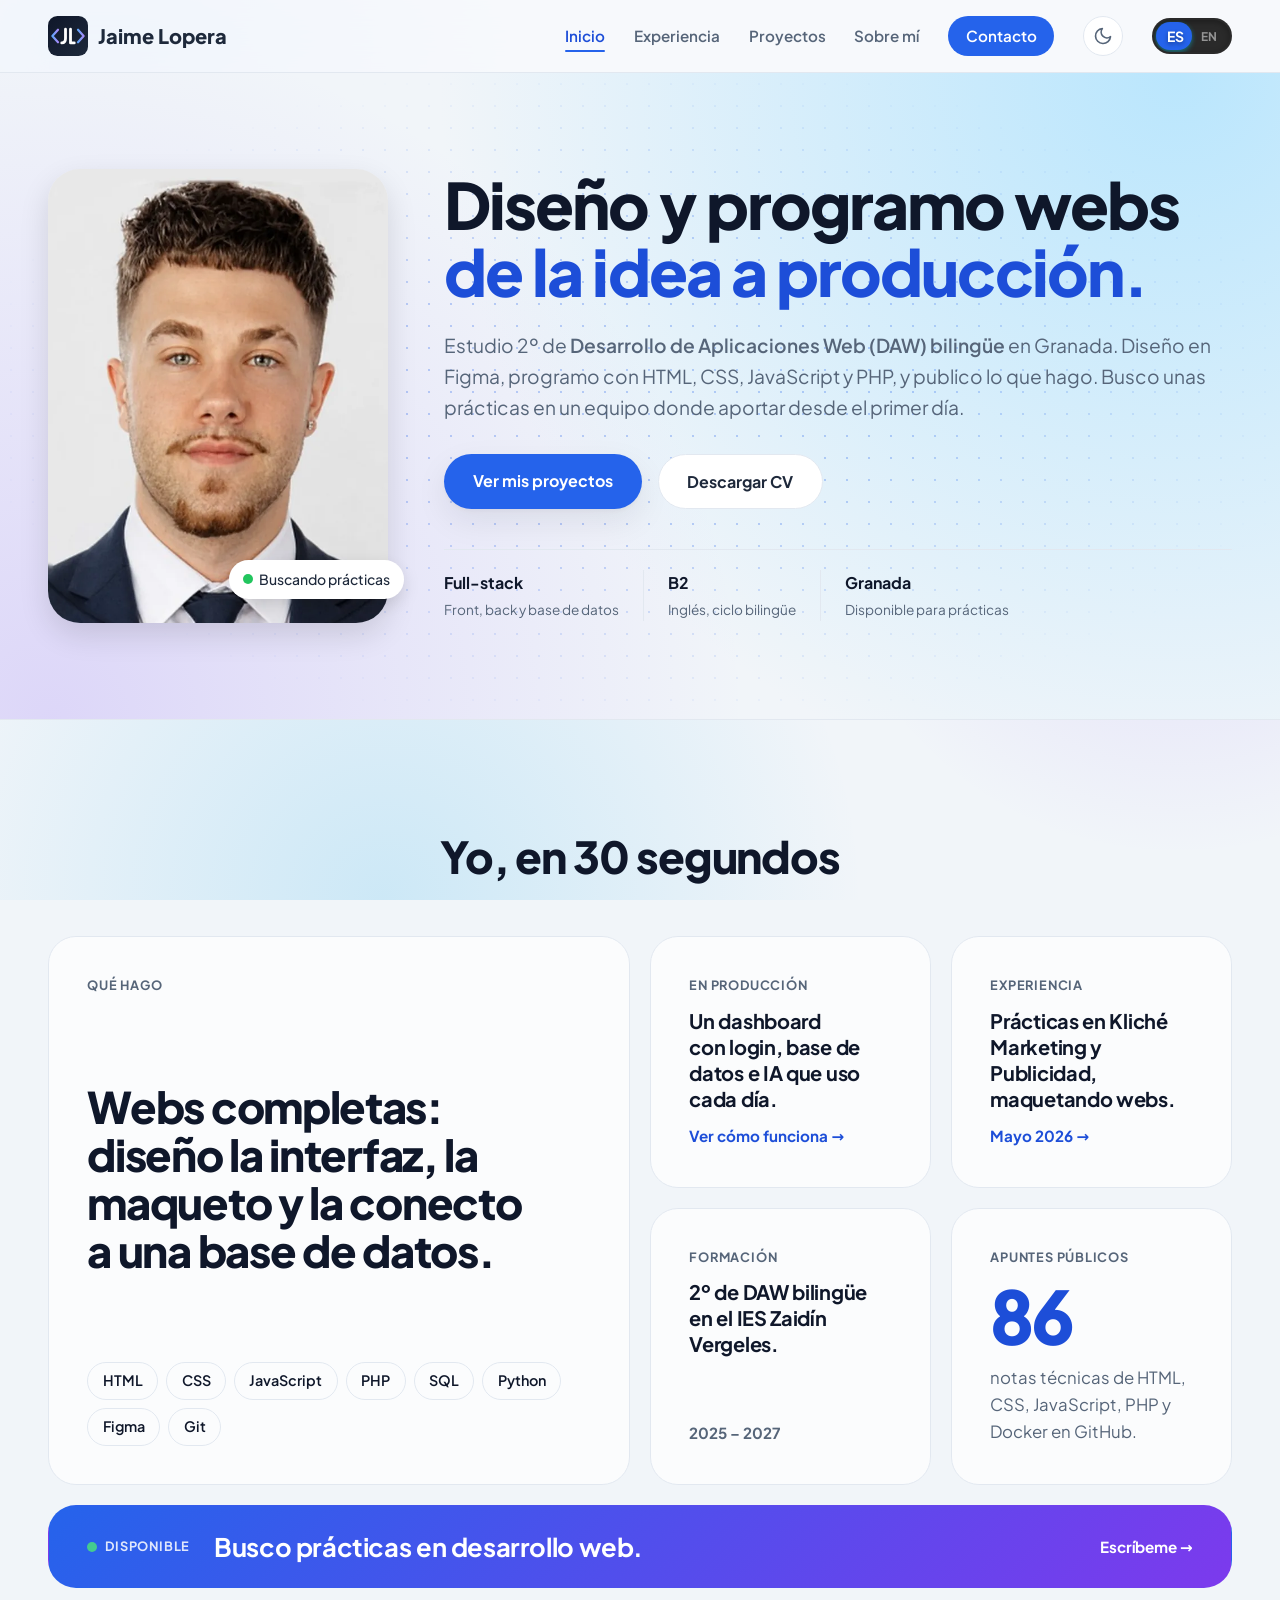
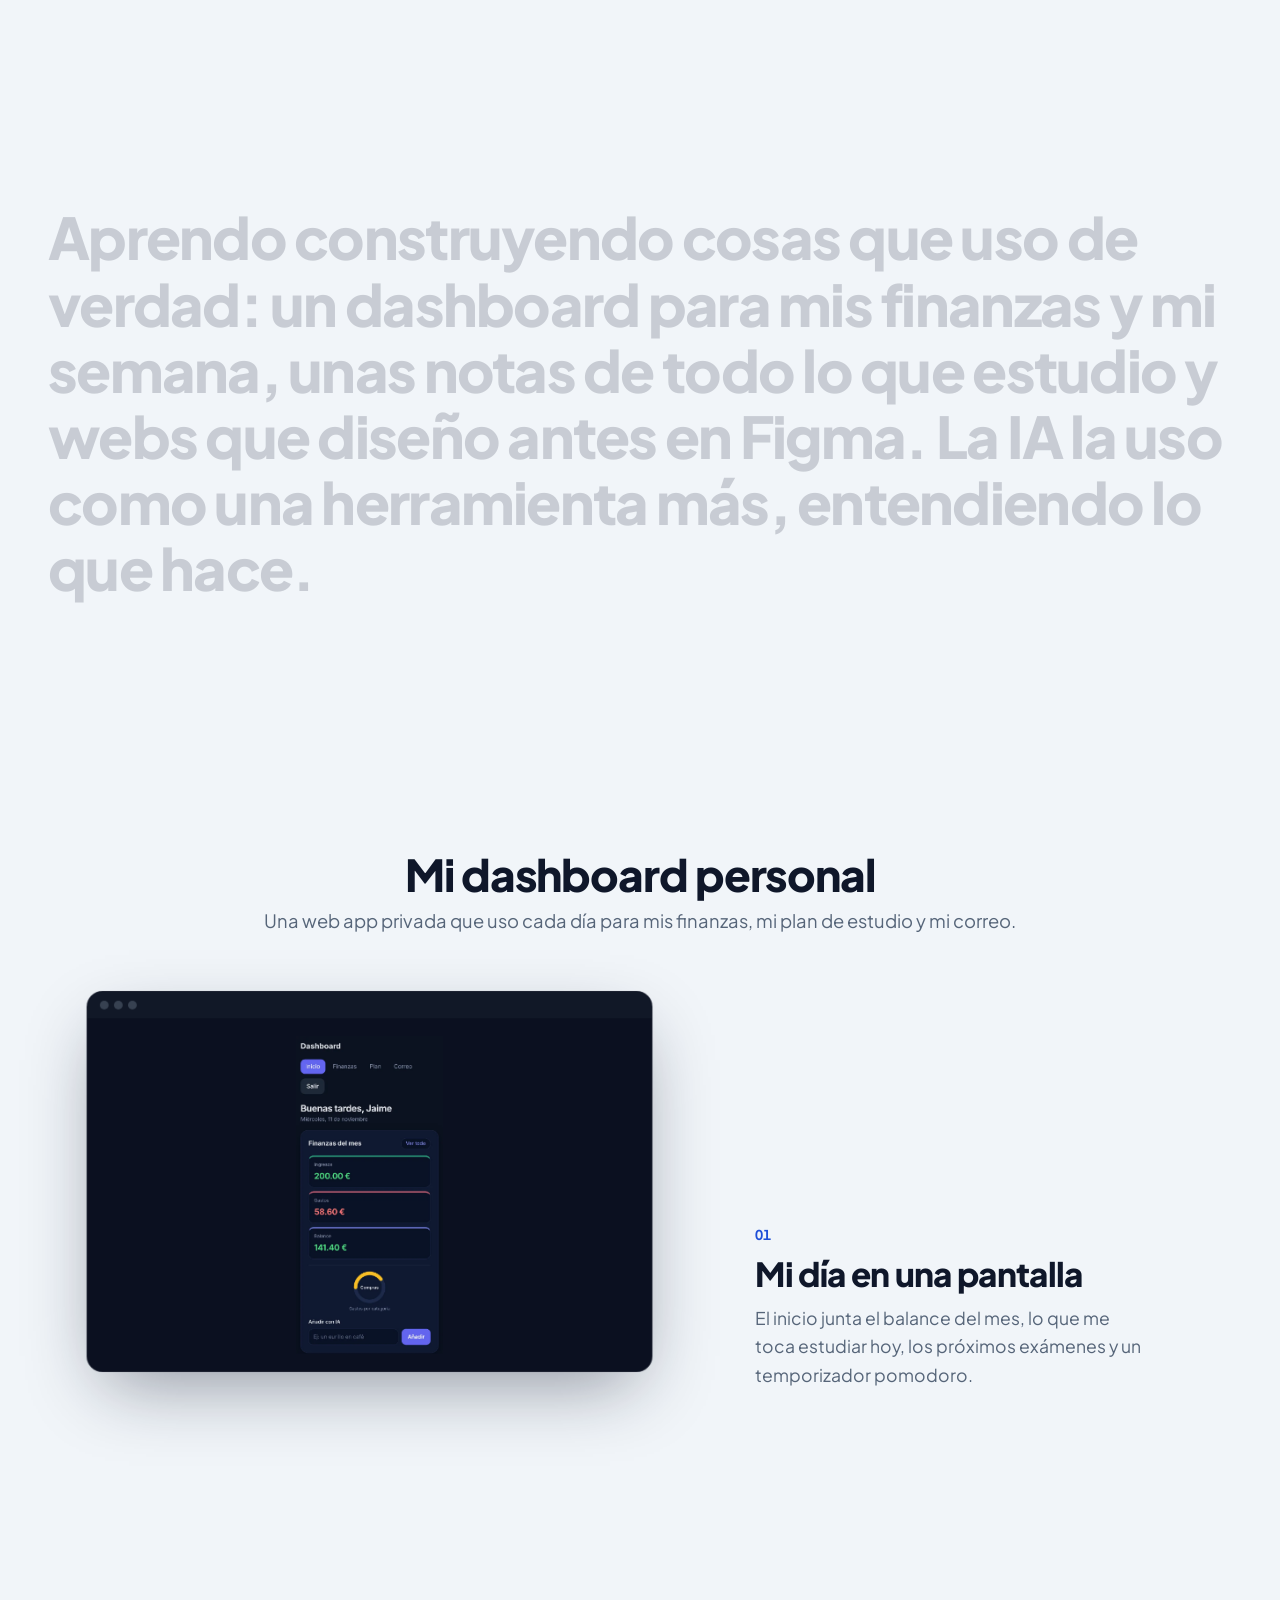
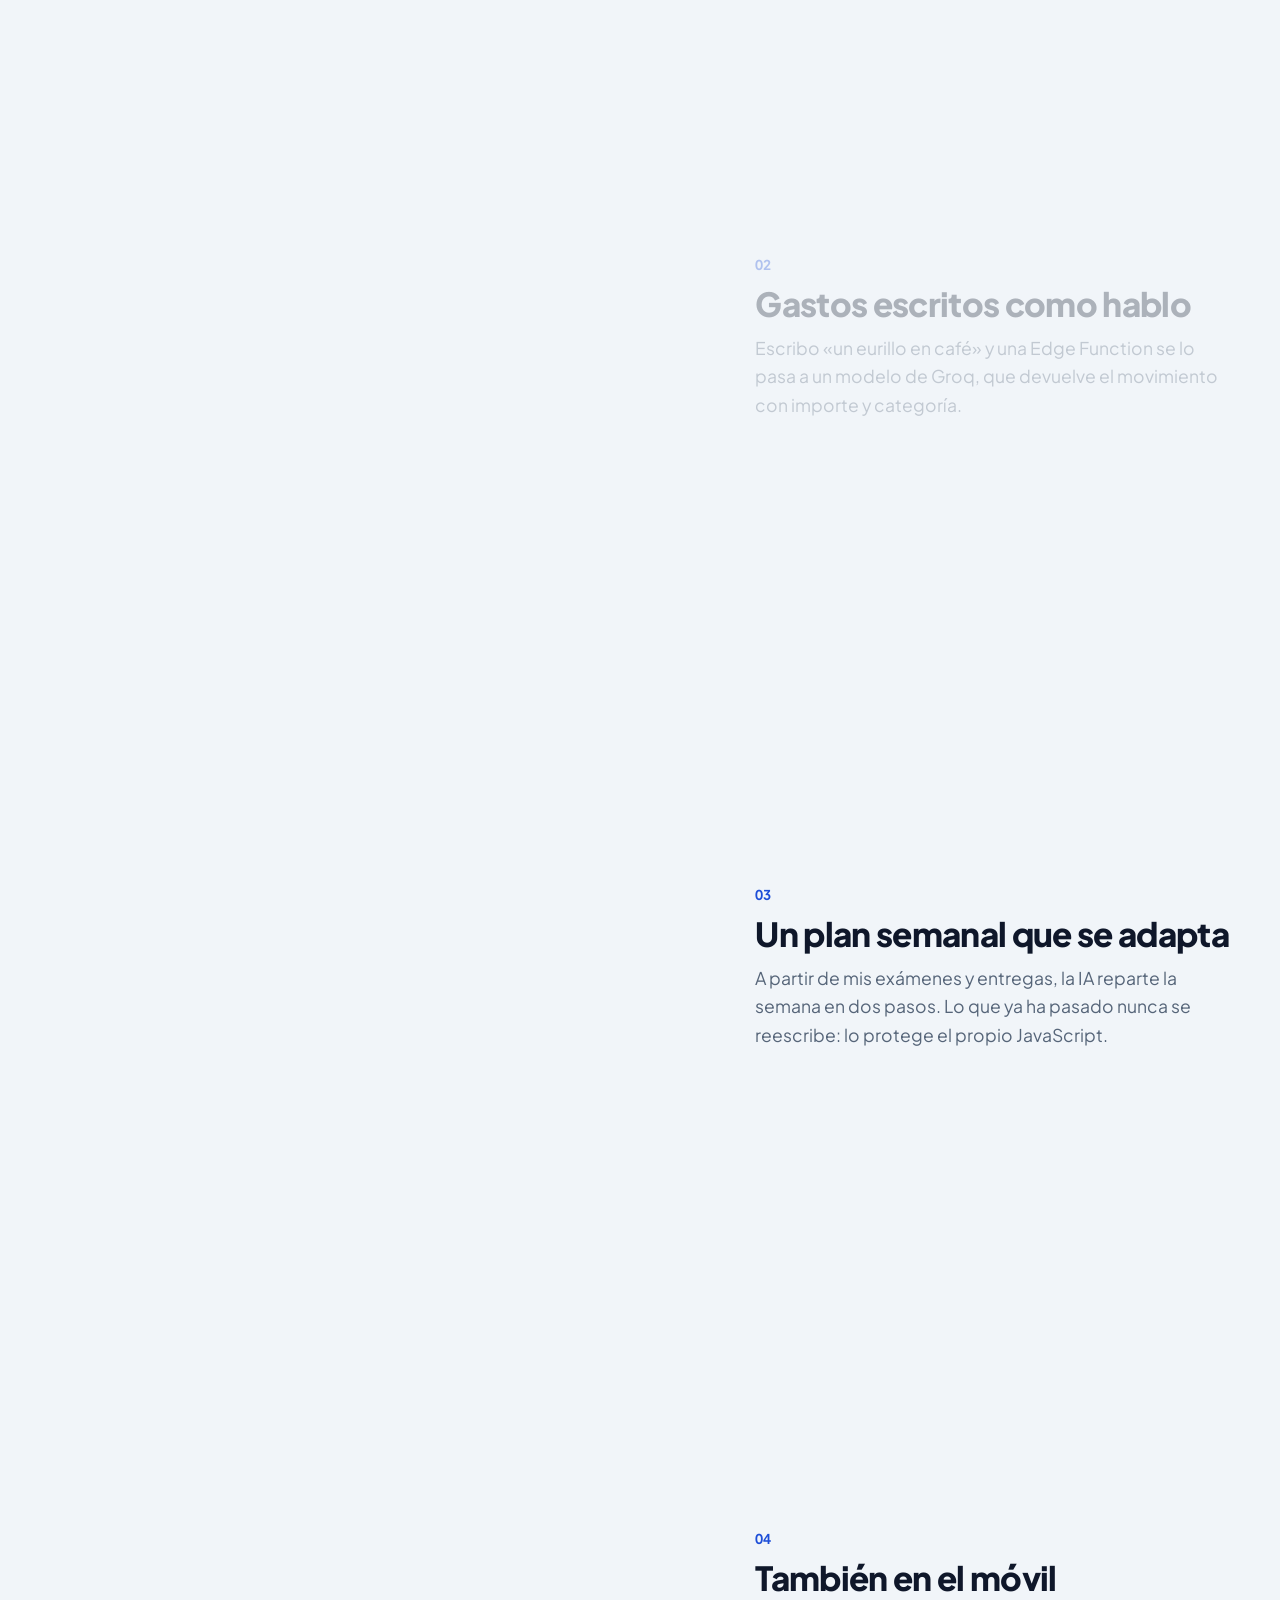
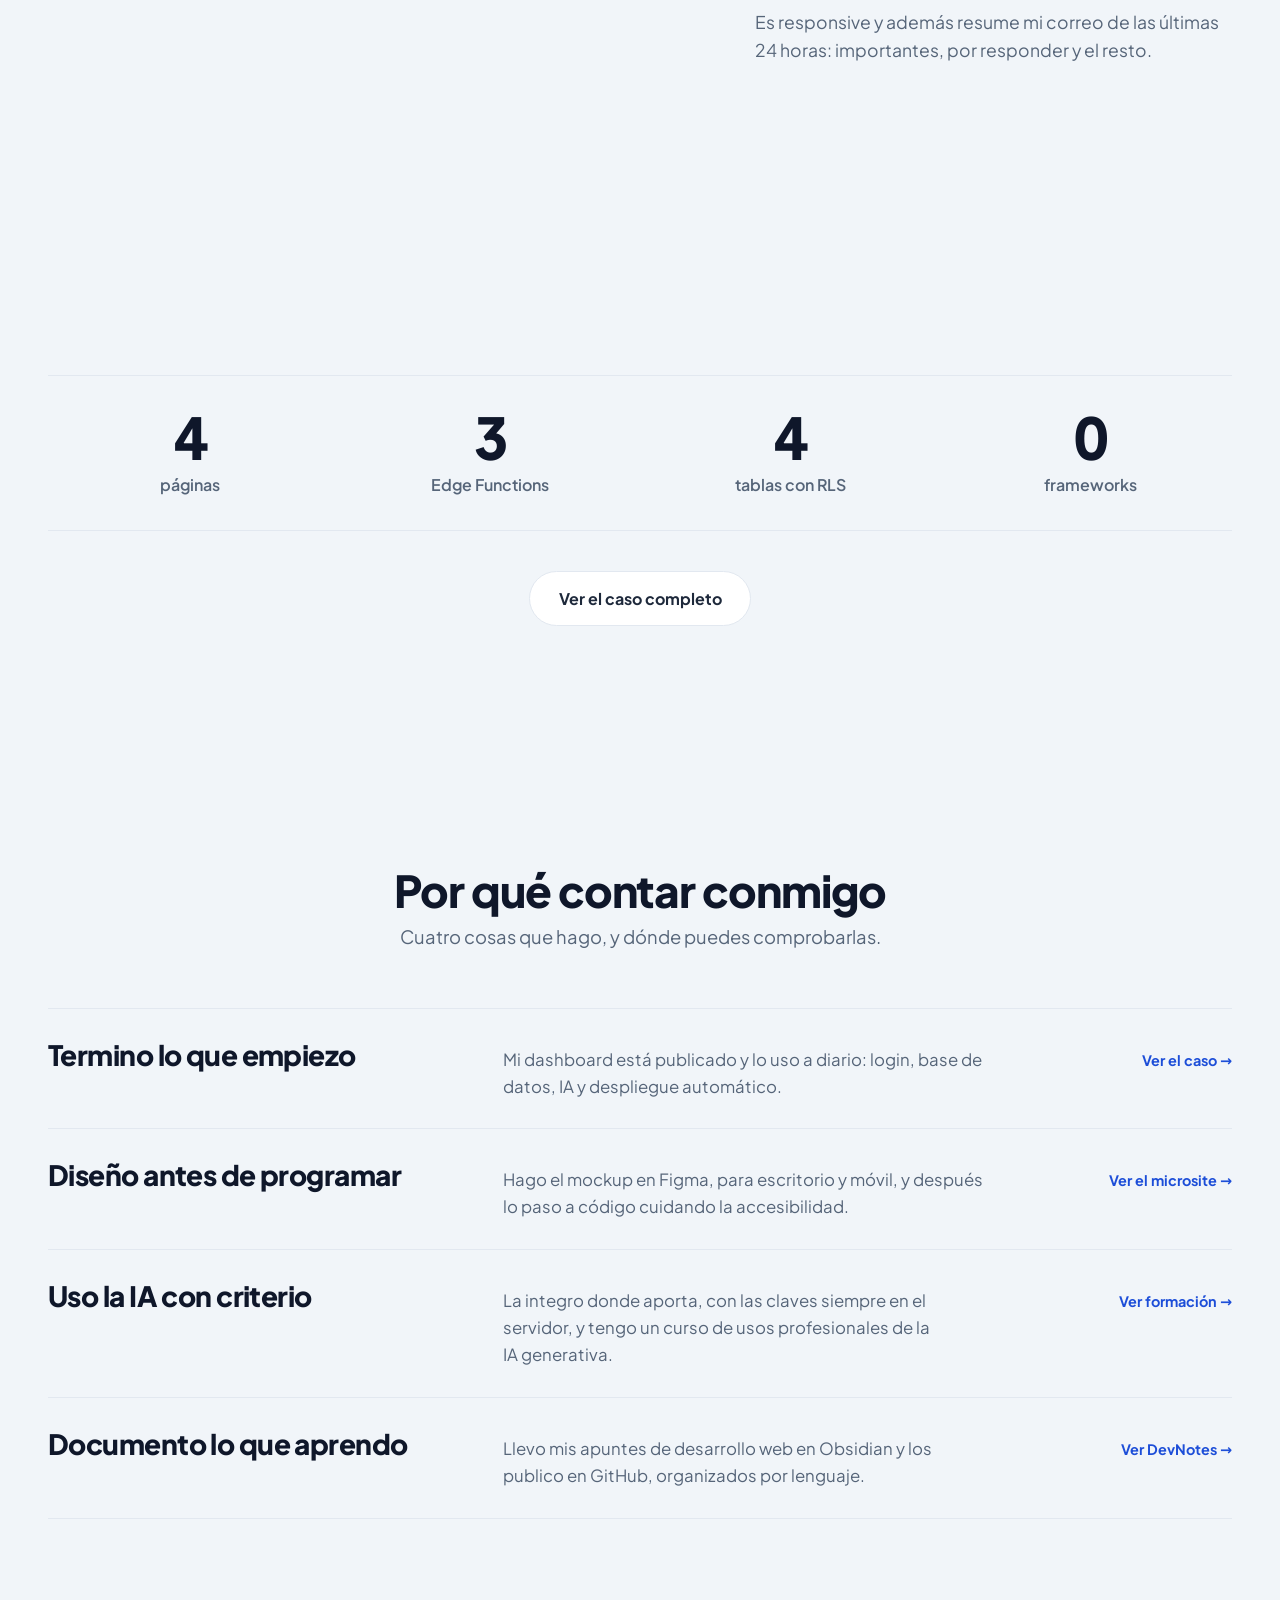
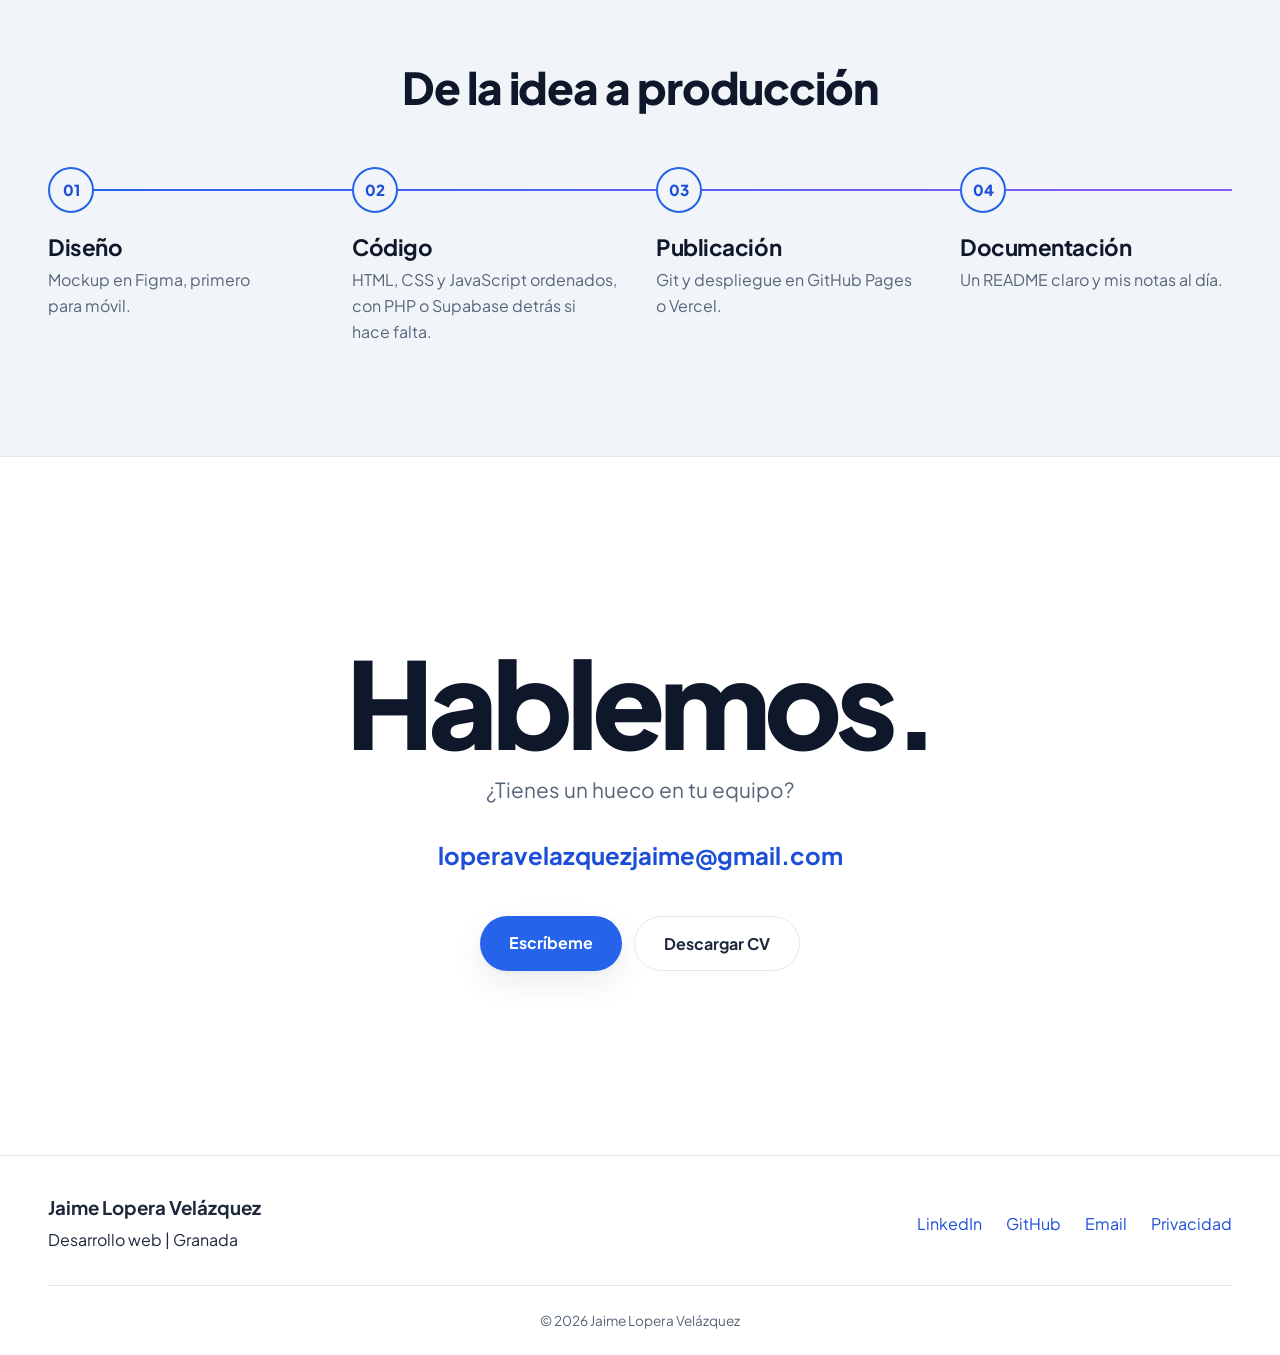
==== index.html @ 744c2597 "Pulido general: contraste, zonas táctiles y menos adornos repetidos - Contraste AA en claro y oscuro" ====
<!DOCTYPE html>
<html lang="es">
<head>
    <meta charset="UTF-8">
    <meta name="viewport" content="width=device-width, initial-scale=1.0">
    <meta name="theme-color" content="#f1f5f9" media="(prefers-color-scheme: light)">
    <meta name="theme-color" content="#0f0f13" media="(prefers-color-scheme: dark)">
    <meta name="description" content="Jaime Lopera, estudiante de 2º de DAW en Granada. Diseño y programo webs de la idea a producción. Buscando prácticas en desarrollo web.">
    <link rel="canonical" href="https://jaimelopera.github.io/">
    <meta property="og:type" content="website">
    <meta property="og:locale" content="es_ES">
    <meta property="og:site_name" content="Jaime Lopera">
    <meta property="og:title" content="Jaime Lopera | Desarrollo web">
    <meta property="og:description" content="Jaime Lopera, estudiante de 2º de DAW en Granada. Diseño y programo webs de la idea a producción. Buscando prácticas en desarrollo web.">
    <meta property="og:image" content="https://jaimelopera.github.io/resources/og-image.jpg">
    <meta property="og:image:width" content="1200">
    <meta property="og:image:height" content="630">
    <meta property="og:url" content="https://jaimelopera.github.io/">
    <meta name="twitter:card" content="summary_large_image">
    <title>Jaime Lopera | Desarrollo web</title>
    <link rel="icon" href="data:image/svg+xml,%3Csvg xmlns='http://www.w3.org/2000/svg' viewBox='0 0 128 128'%3E%3Crect width='128' height='128' rx='30' fill='%230f172a'/%3E%3Cg fill='none' stroke='%2360a5fa' stroke-width='7' stroke-linecap='round' stroke-linejoin='round'%3E%3Cpath d='M32 44 14 64 32 84M96 44 114 64 96 84'/%3E%3C/g%3E%3Cg fill='none' stroke='%23fff' stroke-width='9' stroke-linecap='round' stroke-linejoin='round'%3E%3Cpath d='M56 42V72Q56 86 44 86M72 42V86H84'/%3E%3C/g%3E%3C/svg%3E">
    <link rel="preload" href="resources/fonts/plus-jakarta-sans-latin-wght-normal.woff2" as="font" type="font/woff2" crossorigin>
    <link rel="stylesheet" href="css/style.css?v=20261111g">
    <script src="js/theme.js?v=20261111g"></script>
</head>
<body>

    <header class="navbar">
            <div class="nav-container">
                <a href="index.html" class="logo">
                    <svg class="logo-icon" xmlns="http://www.w3.org/2000/svg" viewBox="0 0 128 128" role="img" aria-label="Logo Jaime Lopera">
                        <defs>
                            <linearGradient id="logo-fondo" x1="0" y1="0" x2="1" y2="1">
                                <stop offset="0" stop-color="#0f172a"/>
                                <stop offset="1" stop-color="#1e293b"/>
                            </linearGradient>
                            <linearGradient id="logo-corchetes" x1="0" y1="0" x2="1" y2="0">
                                <stop offset="0" stop-color="#60a5fa"/>
                                <stop offset="1" stop-color="#a78bfa"/>
                            </linearGradient>
                        </defs>
                        <rect width="128" height="128" rx="30" fill="url(#logo-fondo)"/>
                        <g fill="none" stroke="url(#logo-corchetes)" stroke-width="7" stroke-linecap="round" stroke-linejoin="round">
                            <path d="M32 44 L14 64 L32 84"/>
                            <path d="M96 44 L114 64 L96 84"/>
                        </g>
                        <g fill="none" stroke="#fff" stroke-width="9" stroke-linecap="round" stroke-linejoin="round">
                            <path d="M56 42 V72 Q56 86 44 86"/>
                            <path d="M72 42 V86 H84"/>
                        </g>
                    </svg>
                    <span class="logo-text">Jaime Lopera</span>
                </a>

                <button class="menu-toggle" id="menuToggle" aria-label="Abrir menú" aria-expanded="false">
                    <span></span>
                    <span></span>
                    <span></span>
                </button>
                <nav class="nav-links" id="navLinks">
                    <a href="index.html" class="active">Inicio</a>
                    <a href="experiencia.html">Experiencia</a>
                    <a href="proyectos.html">Proyectos</a>
                    <a href="sobre-mi.html">Sobre mí</a>
                    <a href="contacto.html" class="btn-primary-sm">Contacto</a>
                    <button class="theme-toggle" id="themeToggle" type="button" aria-label="Cambiar a modo oscuro">
                        <svg class="icon-moon" xmlns="http://www.w3.org/2000/svg" viewBox="0 0 24 24" width="20" height="20" fill="none" stroke="currentColor" stroke-width="2" stroke-linecap="round" stroke-linejoin="round" aria-hidden="true">
                            <path d="M21 12.8A9 9 0 1 1 11.2 3a7 7 0 0 0 9.8 9.8z" />
                        </svg>
                        <svg class="icon-sun" xmlns="http://www.w3.org/2000/svg" viewBox="0 0 24 24" width="20" height="20" fill="none" stroke="currentColor" stroke-width="2" stroke-linecap="round" stroke-linejoin="round" aria-hidden="true">
                            <circle cx="12" cy="12" r="4" />
                            <path d="M12 2v2M12 20v2M4.9 4.9l1.4 1.4M17.7 17.7l1.4 1.4M2 12h2M20 12h2M4.9 19.1l1.4-1.4M17.7 6.3l1.4-1.4" />
                        </svg>
                    </button>
                    <button id="lang-toggle" class="lang-toggle" aria-label="Cambiar idioma">
                        <div class="lang-slider"></div>
                        <span class="lang-label es active">ES</span>
                        <span class="lang-label en">EN</span>
                    </button>
                </nav>
            </div>
        </header>

        <main class="page-content">
            <section class="hero">
                <div class="hero-container">
                    <div class="hero-avatar-wrapper">
                        <img src="resources/mi_foto.webp" alt="Jaime Lopera Velázquez" class="hero-avatar" width="600" height="800" fetchpriority="high">
                        <span class="status-badge"><span class="status-dot"></span>Buscando prácticas</span>
                    </div>
                    <div class="hero-content">
                        <h1><span class="h1-linea">Diseño y programo webs</span> <span class="h1-linea h1-degradado">de la idea a producción.</span></h1>
                        <p>Estudio 2º de <strong>Desarrollo de Aplicaciones Web (DAW) bilingüe</strong> en Granada. Diseño en Figma, programo con HTML, CSS, JavaScript y PHP, y publico lo que hago. Busco unas prácticas en un equipo donde aportar desde el primer día.</p>

                        <div class="hero-buttons">
                            <a href="proyectos.html" class="btn-primary magnetico">Ver mis proyectos</a>
                            <a href="resources/CV_Jaime_Lopera_Velazquez.pdf" class="btn-secondary" download>Descargar CV</a>
                        </div>

                        <div class="hero-stats">
                            <div class="stat-card">
                                <span class="stat-number">Full-stack</span>
                                <span class="stat-label">Front, back y base de datos</span>
                            </div>
                            <div class="stat-card">
                                <span class="stat-number">B2</span>
                                <span class="stat-label">Inglés, ciclo bilingüe</span>
                            </div>
                            <div class="stat-card">
                                <span class="stat-number">Granada</span>
                                <span class="stat-label">Disponible para prácticas</span>
                            </div>
                        </div>
                    </div>
                </div>
            </section>

            <section class="section-container vistazo" aria-labelledby="vistazo-titulo">
                <div class="section-title text-center">
                    <h2 id="vistazo-titulo">Yo, en 30 segundos</h2>
                </div>

                <div class="vistazo-rejilla">
                    <div class="tesela vistazo-tesela vistazo-ancha">
                        <span class="vistazo-etiqueta">Qué hago</span>
                        <p class="vistazo-grande">Webs completas: diseño la interfaz, la maqueto y la conecto a una base de datos.</p>
                        <div class="vistazo-pila">
                            <span>HTML</span><span>CSS</span><span>JavaScript</span><span>PHP</span><span>SQL</span><span>Python</span><span>Figma</span><span>Git</span>
                        </div>
                    </div>

                    <a class="tesela vistazo-tesela vistazo-enlace" href="#dashboard">
                        <span class="vistazo-etiqueta">En producción</span>
                        <p class="vistazo-medio">Un dashboard con login, base de datos e IA que uso cada día.</p>
                        <span class="vistazo-mas">Ver cómo funciona &rarr;</span>
                    </a>

                    <a class="tesela vistazo-tesela vistazo-enlace" href="experiencia.html">
                        <span class="vistazo-etiqueta">Experiencia</span>
                        <p class="vistazo-medio">Prácticas en Kliché Marketing y Publicidad, maquetando webs.</p>
                        <span class="vistazo-mas">Mayo 2026 &rarr;</span>
                    </a>

                    <div class="tesela vistazo-tesela">
                        <span class="vistazo-etiqueta">Formación</span>
                        <p class="vistazo-medio">2º de DAW bilingüe en el IES Zaidín Vergeles.</p>
                        <span class="vistazo-dato">2025 – 2027</span>
                    </div>

                    <a class="tesela vistazo-tesela vistazo-enlace" href="https://github.com/JaimeLopera/DevNotes" target="_blank" rel="noopener noreferrer">
                        <span class="vistazo-etiqueta">Apuntes públicos</span>
                        <span class="vistazo-numero" data-contar="86">86</span>
                        <p class="vistazo-pequeno">notas técnicas de HTML, CSS, JavaScript, PHP y Docker en GitHub.</p>
                    </a>

                    <a class="tesela vistazo-tesela vistazo-disponible" href="contacto.html">
                        <span class="vistazo-etiqueta"><span class="status-dot"></span>Disponible</span>
                        <p class="vistazo-medio">Busco prácticas en desarrollo web.</p>
                        <span class="vistazo-mas">Escríbeme &rarr;</span>
                    </a>
                </div>
            </section>

            <section class="section-container manifiesto">
                <p class="texto-luz"><span class="texto-luz-relleno">Aprendo construyendo cosas que uso de verdad: un dashboard para mis finanzas y mi semana, unas notas de todo lo que estudio y webs que diseño antes en Figma. La IA la uso como una herramienta más, entendiendo lo que hace.</span></p>
            </section>

            <section class="historia" id="dashboard" aria-labelledby="historia-titulo">
                <div class="section-container">
                    <div class="section-title text-center">
                        <h2 id="historia-titulo">Mi dashboard personal</h2>
                        <p>Una web app privada que uso cada día para mis finanzas, mi plan de estudio y mi correo.</p>
                    </div>

                    <div class="historia-contenedor">
                        <div class="historia-visual" aria-hidden="true">
                            <div class="dispositivo">
                                <div class="dispositivo-barra"><span></span><span></span><span></span></div>
                                <div class="dispositivo-pantalla">
                                    <img src="resources/dashboard-inicio.webp" alt="" class="captura activa" data-paso="0" loading="lazy" width="1600" height="960">
                                    <img src="resources/dashboard-finanzas.webp" alt="" class="captura" data-paso="1" loading="lazy" width="1600" height="960">
                                    <img src="resources/dashboard-plan.webp" alt="" class="captura" data-paso="2" loading="lazy" width="1600" height="960">
                                    <img src="resources/dashboard-inicio-movil.webp" alt="" class="captura captura-movil" data-paso="3" loading="lazy" width="600" height="1298">
                                </div>
                            </div>
                        </div>

                        <div class="historia-pasos">
                            <article class="paso activo" data-paso="0">
                                <img src="resources/dashboard-inicio.webp" alt="Pantalla de inicio del dashboard" class="paso-captura" loading="lazy" width="1600" height="960">
                                <span class="paso-num">01</span>
                                <h3>Mi día en una pantalla</h3>
                                <p>El inicio junta el balance del mes, lo que me toca estudiar hoy, los próximos exámenes y un temporizador pomodoro.</p>
                            </article>
                            <article class="paso" data-paso="1">
                                <img src="resources/dashboard-finanzas.webp" alt="Página de finanzas con gráficos" class="paso-captura" loading="lazy" width="1600" height="960">
                                <span class="paso-num">02</span>
                                <h3>Gastos escritos como hablo</h3>
                                <p>Escribo «un eurillo en café» y una Edge Function se lo pasa a un modelo de Groq, que devuelve el movimiento con importe y categoría.</p>
                            </article>
                            <article class="paso" data-paso="2">
                                <img src="resources/dashboard-plan.webp" alt="Plan semanal generado" class="paso-captura" loading="lazy" width="1600" height="960">
                                <span class="paso-num">03</span>
                                <h3>Un plan semanal que se adapta</h3>
                                <p>A partir de mis exámenes y entregas, la IA reparte la semana en dos pasos. Lo que ya ha pasado nunca se reescribe: lo protege el propio JavaScript.</p>
                            </article>
                            <article class="paso" data-paso="3">
                                <img src="resources/dashboard-inicio-movil.webp" alt="Dashboard en el móvil" class="paso-captura paso-captura-movil" loading="lazy" width="600" height="1298">
                                <span class="paso-num">04</span>
                                <h3>También en el móvil</h3>
                                <p>Es responsive y además resume mi correo de las últimas 24 horas: importantes, por responder y el resto.</p>
                            </article>
                        </div>
                    </div>

                    <div class="cifras">
                        <div class="cifra"><span class="cifra-numero" data-contar="4">4</span><span class="cifra-texto">páginas</span></div>
                        <div class="cifra"><span class="cifra-numero" data-contar="3">3</span><span class="cifra-texto">Edge Functions</span></div>
                        <div class="cifra"><span class="cifra-numero" data-contar="4">4</span><span class="cifra-texto">tablas con RLS</span></div>
                        <div class="cifra"><span class="cifra-numero">0</span><span class="cifra-texto">frameworks</span></div>
                    </div>

                    <div class="text-center">
                        <a href="proyectos.html#caso-dashboard" class="btn-secondary">Ver el caso completo</a>
                    </div>
                </div>
            </section>

            <section class="section-container" aria-labelledby="porque-titulo">
                <div class="section-title text-center">
                    <h2 id="porque-titulo">Por qué contar conmigo</h2>
                    <p>Cuatro cosas que hago, y dónde puedes comprobarlas.</p>
                </div>

                <div class="aporto-rejilla">
                    <div class="tesela aporto">
                        <div class="aporto-icono"><svg xmlns="http://www.w3.org/2000/svg" viewBox="0 0 24 24" width="26" height="26" fill="none" stroke="currentColor" stroke-width="1.75" stroke-linecap="round" stroke-linejoin="round" aria-hidden="true"><path d="M22 11.08V12a10 10 0 1 1-5.93-9.14"/><polyline points="22 4 12 14.01 9 11.01"/></svg></div>
                        <h3>Termino lo que empiezo</h3>
                        <p>Mi dashboard está publicado y lo uso a diario: login, base de datos, IA y despliegue automático.</p>
                        <a href="proyectos.html#caso-dashboard" class="link-arrow">Ver el caso &rarr;</a>
                    </div>
                    <div class="tesela aporto">
                        <div class="aporto-icono"><svg xmlns="http://www.w3.org/2000/svg" viewBox="0 0 24 24" width="26" height="26" fill="none" stroke="currentColor" stroke-width="1.75" stroke-linecap="round" stroke-linejoin="round" aria-hidden="true"><rect x="3" y="3" width="18" height="18" rx="2"/><line x1="3" y1="9" x2="21" y2="9"/><line x1="9" y1="21" x2="9" y2="9"/></svg></div>
                        <h3>Diseño antes de programar</h3>
                        <p>Hago el mockup en Figma, para escritorio y móvil, y después lo paso a código cuidando la accesibilidad.</p>
                        <a href="proyectos.html#caso-microsite" class="link-arrow">Ver el microsite &rarr;</a>
                    </div>
                    <div class="tesela aporto">
                        <div class="aporto-icono"><svg xmlns="http://www.w3.org/2000/svg" viewBox="0 0 24 24" width="26" height="26" fill="none" stroke="currentColor" stroke-width="1.75" stroke-linecap="round" stroke-linejoin="round" aria-hidden="true"><path d="M12 2 2 7l10 5 10-5-10-5z"/><path d="m2 17 10 5 10-5"/><path d="m2 12 10 5 10-5"/></svg></div>
                        <h3>Uso la IA con criterio</h3>
                        <p>La integro donde aporta, con las claves siempre en el servidor, y tengo un curso de usos profesionales de la IA generativa.</p>
                        <a href="experiencia.html" class="link-arrow">Ver formación &rarr;</a>
                    </div>
                    <div class="tesela aporto">
                        <div class="aporto-icono"><svg xmlns="http://www.w3.org/2000/svg" viewBox="0 0 24 24" width="26" height="26" fill="none" stroke="currentColor" stroke-width="1.75" stroke-linecap="round" stroke-linejoin="round" aria-hidden="true"><path d="M14 2H6a2 2 0 0 0-2 2v16a2 2 0 0 0 2 2h12a2 2 0 0 0 2-2V8z"/><polyline points="14 2 14 8 20 8"/><line x1="8" y1="13" x2="16" y2="13"/><line x1="8" y1="17" x2="16" y2="17"/></svg></div>
                        <h3>Documento lo que aprendo</h3>
                        <p>Llevo mis apuntes de desarrollo web en Obsidian y los publico en GitHub, organizados por lenguaje.</p>
                        <a href="https://github.com/JaimeLopera/DevNotes" target="_blank" rel="noopener noreferrer" class="link-arrow">Ver DevNotes &rarr;</a>
                    </div>
                </div>
            </section>

            <section class="section-container proceso" aria-labelledby="proceso-titulo">
                <div class="section-title text-center">
                    <h2 id="proceso-titulo">De la idea a producción</h2>
                </div>

                <ol class="proceso-lista">
                    <li class="proceso-paso">
                        <span class="proceso-num">01</span>
                        <h3>Diseño</h3>
                        <p>Mockup en Figma, primero para móvil.</p>
                    </li>
                    <li class="proceso-paso">
                        <span class="proceso-num">02</span>
                        <h3>Código</h3>
                        <p>HTML, CSS y JavaScript ordenados, con PHP o Supabase detrás si hace falta.</p>
                    </li>
                    <li class="proceso-paso">
                        <span class="proceso-num">03</span>
                        <h3>Publicación</h3>
                        <p>Git y despliegue en GitHub Pages o Vercel.</p>
                    </li>
                    <li class="proceso-paso">
                        <span class="proceso-num">04</span>
                        <h3>Documentación</h3>
                        <p>Un README claro y mis notas al día.</p>
                    </li>
                </ol>
            </section>

    </main>
    <footer class="footer">
        <div class="footer-cta">
            <div class="section-container footer-cta-contenedor">
                <p class="footer-cta-titulo">Hablemos.</p>
                <p class="footer-cta-pregunta">¿Tienes un hueco en tu equipo?</p>
                <a href="mailto:loperavelazquezjaime@gmail.com" class="footer-cta-correo">loperavelazquezjaime@gmail.com</a>
                <div class="footer-cta-botones">
                    <a href="contacto.html" class="btn-primary magnetico">Escríbeme</a>
                    <a href="resources/CV_Jaime_Lopera_Velazquez.pdf" class="btn-secondary magnetico" download>Descargar CV</a>
                </div>
            </div>
        </div>
        <div class="footer-container">
            <div class="footer-brand">
                <h3>Jaime Lopera Velázquez</h3>
                <p>Desarrollo web | Granada</p>
            </div>
            <div class="footer-socials">
                <a href="https://www.linkedin.com/in/jaime-lopera-vel%C3%A1zquez/" target="_blank" rel="noopener noreferrer" aria-label="LinkedIn">LinkedIn</a>
                <a href="https://github.com/JaimeLopera" target="_blank" rel="noopener noreferrer" aria-label="GitHub">GitHub</a>
                <a href="contacto.html">Email</a>
                <a href="privacidad.html">Privacidad</a>
            </div>
        </div>
        <div class="footer-bottom">
            <p>&copy; 2026 Jaime Lopera Velázquez</p>
        </div>
    </footer>

    <script src="js/main.js?v=20261111g"></script>
    <script src="js/idiomas.js?v=20261111g"></script>
</body>
</html>
---- css/style.css ----
/* ==========================================================================
   Estilos Principales - Web personal de Jaime Lopera
   ========================================================================== */

@font-face {
    font-family: "Plus Jakarta Sans";
    font-style: normal;
    font-weight: 200 800;
    font-display: swap;
    src: url("../resources/fonts/plus-jakarta-sans-latin-ext-wght-normal.woff2") format("woff2");
    unicode-range: U+0100-02BA, U+02BD-02C5, U+02C7-02CC, U+02CE-02D7, U+02DD-02FF, U+0304, U+0308, U+0329, U+1D00-1DBF, U+1E00-1E9F, U+1EF2-1EFF, U+2020, U+20A0-20AB, U+20AD-20C0, U+2113, U+2C60-2C7F, U+A720-A7FF;
}

@font-face {
    font-family: "Plus Jakarta Sans";
    font-style: normal;
    font-weight: 200 800;
    font-display: swap;
    src: url("../resources/fonts/plus-jakarta-sans-latin-wght-normal.woff2") format("woff2");
    unicode-range: U+0000-00FF, U+0131, U+0152-0153, U+02BB-02BC, U+02C6, U+02DA, U+02DC, U+0304, U+0308, U+0329, U+2000-206F, U+20AC, U+2122, U+2191, U+2193, U+2212, U+2215, U+FEFF, U+FFFD;
}

:root {
    --primary: #2563eb;
    --primary-hover: #1d4ed8;
    --primary-light: #eff6ff;
    --accent: #f59e0b;
    --accent-light: #fef3c7;
    --card-bg: #ffffff;
    --text: #1e293b;
    --text-muted: #566579;
    --border: #e2e8f0;
    --primary-text: #1d4ed8;
    --radius-lg: 20px;
    --radius-md: 10px;
    --shadow-md: 0 2px 4px rgba(15, 23, 42, 0.04), 0 12px 32px rgba(15, 23, 42, 0.08);
    --shadow-lg: 0 4px 8px rgba(15, 23, 42, 0.05), 0 20px 48px rgba(37, 99, 235, 0.14);
    --transition: transform 0.25s var(--ease-out), box-shadow 0.25s ease, background-color 0.25s ease, color 0.25s ease, border-color 0.25s ease;
    --heading: #0f172a;
    --surface-alt: #f1f5f9;
    --img-a: #dbeafe;
    --img-b: #bfdbfe;
    --primary-light-hover: #dbeafe;
    --accent-text: #b45309;
    --bg: #f1f5f9;
    --nav-bg: rgba(248, 250, 252, 0.85);
    --shadow-sm: 0 1px 2px rgba(15, 23, 42, 0.04), 0 8px 24px rgba(15, 23, 42, 0.06);
    --glow-a: rgba(37, 99, 235, 0.18);
    --glow-b: rgba(139, 92, 246, 0.16);
    --glow-c: rgba(14, 165, 233, 0.16);
    --dot: rgba(37, 99, 235, 0.28);
    --grad-a: #e0e7ff;
    --grad-b: #bae6fd;
    --hero-glow: rgba(139, 92, 246, 0.2);
    --ease-out: cubic-bezier(0.23, 1, 0.32, 1);
    --ease-in-out: cubic-bezier(0.77, 0, 0.175, 1);
    --ease-drawer: cubic-bezier(0.32, 0.72, 0, 1);
    --ancho-max: 1400px;
    --margen-lateral: clamp(1.25rem, 4vw, 3rem);
}

[data-theme="dark"] {
    color-scheme: dark;

    --primary: #5558ee;
    --primary-hover: #4f52e6;
    --primary-text: #8b8ff8;
    --primary-light: rgba(99, 102, 241, 0.16);
    --primary-light-hover: rgba(99, 102, 241, 0.28);
    --accent-light: rgba(245, 158, 11, 0.15);
    --accent-text: #fbbf24;
    --bg: #0f0f13;
    --card-bg: #18181f;
    --text: #e4e4e9;
    --text-muted: #9a9aab;
    --border: #2a2a36;
    --heading: #fafafa;
    --surface-alt: #202029;
    --nav-bg: rgba(15, 15, 19, 0.9);
    --grad-a: #1d1833;
    --grad-b: #102427;
    --img-a: #2a2340;
    --img-b: #3b2f63;
    --shadow-sm: 0 1px 3px rgba(0, 0, 0, 0.4);
    --shadow-md: 0 4px 12px rgba(0, 0, 0, 0.4);
    --shadow-lg: 0 10px 25px rgba(0, 0, 0, 0.5);
    --glow-a: rgba(139, 92, 246, 0.15);
    --glow-b: rgba(99, 102, 241, 0.1);
    --dot: rgba(160, 160, 180, 0.14);
    --glow-c: rgba(244, 114, 182, 0.06);
    --hero-glow: transparent;
}

* {
    box-sizing: border-box;
    margin: 0;
    padding: 0;
}

html {
    scroll-behavior: smooth;
}

body {
    font-family: 'Plus Jakarta Sans', system-ui, -apple-system, sans-serif;
    background-color: var(--bg);
    color: var(--text);
    line-height: 1.6;
    display: flex;
    flex-direction: column;
    min-height: 100vh;
    animation: pageIn 0.25s ease-out;
    background-image:
        radial-gradient(700px circle at 8% 10%, var(--glow-a), transparent 60%),
        radial-gradient(600px circle at 92% 55%, var(--glow-b), transparent 60%),
        radial-gradient(800px circle at 30% 100%, var(--glow-c), transparent 60%);
    background-attachment: fixed;
    font-weight: 400;
    -webkit-font-smoothing: antialiased;
    -moz-osx-font-smoothing: grayscale;
}

strong,
b {
    font-weight: 600;
}

a {
    color: var(--primary-text);
    text-decoration: none;
    transition: var(--transition);
}

a:hover {
    color: var(--primary-hover);
}

button,
input,
textarea {
    font: inherit;
}

h1, h2, h3 {
    line-height: 1.25;
    text-wrap: balance;
}

h1 {
    letter-spacing: -0.02em;
}

p {
    text-wrap: pretty;
}

a,
button {
    -webkit-tap-highlight-color: transparent;
    touch-action: manipulation;
}

h2, h3 {
    margin-bottom: 0.5rem;
}

.text-center {
    text-align: center;
}

.about-text p {
    word-spacing: 0.08em;
    line-height: 1.7;
    max-width: 70ch;
    color: var(--text-muted);
}

.about-text p + p {
    margin-top: 0.8rem;
}

:focus-visible {
    outline: 2px solid var(--primary);
    outline-offset: 3px;
}

/* ==========================================================================
   KEYFRAMES
   ========================================================================== */

@keyframes pageIn {
    from { opacity: 0; }
    to { opacity: 1; }
}

@keyframes fadeUp {
    from { opacity: 0; transform: translateY(24px); filter: blur(6px); }
    to { opacity: 1; transform: translateY(0); filter: blur(0); }
}

@keyframes popIn {
    from { opacity: 0; transform: scale(0.95) translateY(8px); }
    to { opacity: 1; transform: none; }
}

@keyframes menuIn {
    from { opacity: 0; transform: translateY(-8px); }
    to { opacity: 1; transform: none; }
}

/* ==========================================================================
   LAYOUT
   ========================================================================== */

.section-container {
    padding-top: 4.5rem;
    padding-bottom: 4.5rem;
}

.page-content {
    flex: 1;
}

.page-header {
    background: linear-gradient(135deg, var(--grad-a) 0%, var(--grad-b) 100%);
    padding: 5rem 1.5rem 4rem;
    text-align: center;
    border-bottom: 1px solid var(--border);
}

.page-header h1 {
    font-size: clamp(2.2rem, 5.5vw, 3.4rem);
    font-weight: 800;
    color: var(--heading);
    margin-bottom: 0.8rem;
    animation: fadeUp 0.5s var(--ease-out) backwards;
    letter-spacing: -0.03em;
}

.page-header p {
    font-size: 1.15rem;
    color: var(--text-muted);
    max-width: 650px;
    margin: 0 auto;
    animation: fadeUp 0.5s var(--ease-out) 0.08s backwards;
}

.section-title {
    margin-bottom: 3.5rem;
}

.section-title h2 {
    font-size: clamp(1.9rem, 4vw, 2.75rem);
    font-weight: 800;
    line-height: 1.1;
    letter-spacing: -0.025em;
    color: var(--heading);
}

.section-title p {
    font-size: 1.15rem;
    color: var(--text-muted);
    margin-top: 8px;
}

.section-container,
.nav-container,
.hero-container,
.footer-container {
    max-width: var(--ancho-max);
    width: 100%;
    margin-left: auto;
    margin-right: auto;
    padding-left: var(--margen-lateral);
    padding-right: var(--margen-lateral);
}

.footer-bottom {
    width: min(calc(100% - 2 * var(--margen-lateral)), calc(var(--ancho-max) - 2 * var(--margen-lateral)));
    margin-left: auto;
    margin-right: auto;
}

/* --- Aparecer al hacer scroll --- */
.reveal {
    opacity: 0;
}

.reveal.visible {
    opacity: 1;
    animation: fadeUp 0.6s var(--ease-drawer) backwards;
    animation-delay: var(--delay, 0s);
}

/* ==========================================================================
   NAVBAR
   ========================================================================== */

.navbar {
    background-color: var(--nav-bg);
    backdrop-filter: saturate(180%) blur(20px);
    border-bottom: 1px solid var(--border);
    position: sticky;
    top: 0;
    z-index: 100;
    transition: box-shadow 0.3s ease;
    -webkit-backdrop-filter: saturate(180%) blur(20px);
    view-transition-name: navbar;
}

.navbar.scrolled {
    box-shadow: var(--shadow-md);
}

.nav-container {
    padding-top: 1rem;
    padding-bottom: 1rem;
    display: flex;
    align-items: center;
    justify-content: space-between;
}

.logo {
    font-size: 1.25rem;
    font-weight: 800;
    color: var(--text);
    display: flex;
    align-items: center;
    gap: 0.6rem;
}

.logo-icon {
    width: 40px;
    height: 40px;
    display: block;
    flex-shrink: 0;
}

[data-theme="dark"] .logo-icon {
    border-radius: 23%;
    box-shadow: 0 0 0 1px rgba(148, 163, 184, 0.3);
}

.nav-links {
    position: relative;
    display: flex;
    align-items: center;
    gap: 1.8rem;
}

.nav-links a {
    color: var(--text-muted);
    font-weight: 600;
    font-size: 0.95rem;
}

.nav-links a:hover,
.nav-links a.active {
    color: var(--primary-text);
}

.menu-toggle {
    display: none;
    background: none;
    border: none;
    cursor: pointer;
    flex-direction: column;
    gap: 5px;
}

.theme-toggle {
    display: inline-flex;
    align-items: center;
    justify-content: center;
    width: 40px;
    height: 40px;
    border-radius: 50%;
    border: 1px solid var(--border);
    background: var(--card-bg);
    color: var(--text-muted);
    cursor: pointer;
    transition: transform 0.16s var(--ease-out), color 0.25s ease, background-color 0.25s ease, border-color 0.25s ease;
}

.theme-toggle:hover {
    color: var(--primary-text);
}

/* Contenedor principal del botón */
.lang-toggle {
  position: relative;
  display: flex;
  align-items: center;
  justify-content: space-between;
  width: 80px;
  height: 36px;
  background-color: #2a2a2a;
  border-radius: 30px;
  border: 2px solid transparent;
  cursor: pointer;
  padding: 0 5px;
  box-shadow: inset 0 2px 6px rgba(0,0,0,0.3);
  transition: transform 0.16s var(--ease-out), background-color 0.3s ease;
  overflow: hidden;
}

/* El fondo deslizante que marca el idioma activo */
.lang-slider {
  position: absolute;
  top: 2px;
  left: 2px;
  width: 36px;
  height: 28px;
  background-color: var(--primary); /* Color de acento para destacar */
  border-radius: 20px;
  transition: transform 0.3s var(--ease-out), background-color 0.3s ease;
  box-shadow: 0 2px 5px rgba(0,229,255,0.4);
}

/* Textos de los idiomas */
.lang-label {
  position: relative;
  z-index: 1;
  font-size: 14px;
  font-weight: bold;
  width: 50%;
  text-align: center;
  user-select: none;
  transition: color 0.2s ease, transform 0.2s var(--ease-out);
  
  /* ESTADO INACTIVO: Blanco semitransparente y un poco más pequeño */
  color: rgba(255, 255, 255, 0.5); 
  transform: scale(0.85);
}

/* ESTADO ACTIVO: Blanco puro, tamaño normal y con sombrita para destacar */
.lang-label.active {
  color: #ffffff;
  transform: scale(1);
  text-shadow: 0px 2px 4px rgba(0, 0, 0, 0.4); /* Le da volumen sobre el azul */
}

/* Eliminamos tus clases .is-en antiguas de color para que no pisen esto */
.lang-toggle.is-en .lang-label.es { color: rgba(255, 255, 255, 0.5); transform: scale(0.85); }
.lang-toggle.is-en .lang-label.en { color: #ffffff; transform: scale(1); text-shadow: 0px 2px 4px rgba(0, 0, 0, 0.4); }

/* Clase dinámica que aplicaremos con JS para el estado en inglés */
.lang-toggle.is-en .lang-slider {
  transform: translateX(35px);
  background-color: var(--primary-hover); /* Cambia de color al pasar a EN para más dinamismo */
}

.theme-toggle .icon-sun {
    display: none;
}

[data-theme="dark"] .theme-toggle .icon-sun {
    display: block;
}

[data-theme="dark"] .theme-toggle .icon-moon {
    display: none;
}

.menu-toggle span {
    width: 25px;
    height: 3px;
    background-color: var(--text);
    border-radius: 2px;
    transition: transform 0.3s ease, opacity 0.3s ease;
}

.menu-toggle.open span:nth-child(1) {
    transform: translateY(8px) rotate(45deg);
}

.menu-toggle.open span:nth-child(2) {
    opacity: 0;
}

.menu-toggle.open span:nth-child(3) {
    transform: translateY(-8px) rotate(-45deg);
}

/* ==========================================================================
   HERO
   ========================================================================== */

.hero {
    position: relative;
    padding: 6rem 0;
    border-bottom: 1px solid var(--border);
    background:
        radial-gradient(circle at 92% 0%, var(--grad-b) 0%, transparent 55%),
        radial-gradient(circle at 4% 100%, var(--hero-glow) 0%, transparent 50%),
        var(--bg);
}

.hero::before {
    content: "";
    position: absolute;
    inset: 0;
    background-image: radial-gradient(var(--dot) 1.2px, transparent 1.2px);
    background-size: 22px 22px;
    -webkit-mask-image: radial-gradient(ellipse at center, #000 30%, transparent 75%);
    mask-image: radial-gradient(ellipse at center, #000 30%, transparent 75%);
    pointer-events: none;
}

.hero-container {
    position: relative;
    display: flex;
    align-items: center;
    gap: 3.5rem;
}

.hero-avatar-wrapper {
  position: relative;
  width: clamp(260px, 28vw, 340px);
  aspect-ratio: 3 / 4;
  flex-shrink: 0;
}

.hero-avatar {
  display: block;
  width: 100%;
  height: 100%;
  object-fit: cover;
  object-position: center top;
  border-radius: 32px;
  box-shadow: 0 12px 30px rgba(0, 0, 0, 0.12);
}

[data-theme="dark"] .hero-avatar {
    box-shadow: 0 0 0 1px var(--border), 0 12px 30px rgba(0, 0, 0, 0.5);
}

.status-badge {
  position: absolute;
  right: -16px;
  bottom: 24px;
  display: inline-flex;
  align-items: center;
  gap: 6px;
  padding: 8px 14px;
  background: var(--card-bg);
  border-radius: 999px;
  box-shadow: 0 6px 18px rgba(0, 0, 0, 0.12);
  font-size: 14px;
  font-weight: 500;
  white-space: nowrap;
}

.status-dot {
  width: 10px;
  height: 10px;
  border-radius: 50%;
  background: #22c55e;
  flex-shrink: 0;
  animation: resplandor 3s ease-out infinite;
}

@keyframes resplandor {
  0% {
    box-shadow: 0 0 0 0 rgba(34, 197, 94, 0.7), 0 0 4px rgba(34, 197, 94, 0.8);
  }
  25% {
    box-shadow: 0 0 0 8px rgba(34, 197, 94, 0), 0 0 10px rgba(34, 197, 94, 0.9);
  }
  40%, 100% {
    box-shadow: 0 0 0 0 rgba(34, 197, 94, 0), 0 0 4px rgba(34, 197, 94, 0.8);
  }
}

.hero-content {
    flex: 1;
}

.hero-content h1 {
    font-size: clamp(2.4rem, 6vw, 4rem);
    font-weight: 800;
    line-height: 1.05;
    margin-bottom: 1.25rem;
    color: var(--heading);
    animation: fadeUp 0.5s var(--ease-out) 0.1s backwards;
    letter-spacing: -0.03em;
}

.hero-content p {
    font-size: 1.2rem;
    color: var(--text-muted);
    margin-bottom: 2rem;
    animation: fadeUp 0.5s var(--ease-out) 0.15s backwards;
    max-width: 58ch;
}

.hero-buttons {
    display: flex;
    gap: 1rem;
    margin-bottom: 2.5rem;
    animation: fadeUp 0.5s var(--ease-out) 0.2s backwards;
}

/* --- Stats --- */
.hero-stats {
    display: flex;
    gap: 0;
    border-top: 1px solid var(--border);
    padding-top: 1.25rem;
    animation: fadeUp 0.5s var(--ease-out) 0.25s backwards;
}

.stat-number {
    display: block;
    font-variant-numeric: tabular-nums;
    font-size: 1rem;
    font-weight: 700;
    color: var(--heading);
}

.stat-label {
    font-size: 0.85rem;
    color: var(--text-muted);
}

.feature-icon {
    color: var(--primary-text);
}

/* ==========================================================================
   BOTONES
   ========================================================================== */

.btn-primary,
.btn-primary-sm,
.btn-secondary,
.btn-secondary-sm,
.btn-full,
.filter-btn {
    transition: transform 0.16s var(--ease-out), box-shadow 0.25s ease, background-color 0.25s ease, color 0.25s ease;
}

.btn-primary {
    background-color: var(--primary);
    color: white !important;
    padding: 0.85rem 1.8rem;
    border-radius: 980px;
    font-weight: 700;
    box-shadow: var(--shadow-md);
    display: inline-block;
}

.btn-primary:hover {
    background-color: var(--primary-hover);
    box-shadow: var(--shadow-lg);
}

.btn-primary-sm {
    background-color: var(--primary);
    color: white !important;
    padding: 0.5rem 1.1rem;
    border-radius: 980px;
    font-weight: 600;
}

.btn-primary-sm:hover {
    background-color: var(--primary-hover);
}

.btn-secondary {
    background-color: var(--card-bg);
    color: var(--text) !important;
    border: 1px solid var(--border);
    padding: 0.85rem 1.8rem;
    border-radius: 980px;
    font-weight: 700;
    display: inline-block;
}

.btn-secondary:hover {
    background-color: var(--primary-light-hover);
    box-shadow: var(--shadow-md);
}

.btn-secondary-sm {
    display: inline-block;
    padding: 0.5rem 1rem;
    background-color: var(--primary-light);
    color: var(--primary) !important;
    border-radius: 980px;
    font-weight: 600;
    font-size: 0.85rem;
}

.btn-secondary-sm:hover {
    background-color: var(--primary-light-hover);
    box-shadow: var(--shadow-md);
}

@media (hover: hover) and (pointer: fine) {
    .btn-primary:hover,
    .btn-primary-sm:hover,
    .btn-secondary:hover,
    .btn-secondary-sm:hover,
    .filter-btn:hover {
        transform: translateY(-2px);
    }
}

.btn-full {
    width: 100%;
    text-align: center;
    border: none;
    cursor: pointer;
}

.btn-copiar {
    border: none;
    cursor: pointer;
    font-family: inherit;
}

/* ==========================================================================
   GRIDS Y TARJETAS
   ========================================================================== */

.grid-2 {
    display: grid;
    grid-template-columns: repeat(2, 1fr);
    gap: 1.5rem;
}

.grid-3 {
    display: grid;
    grid-template-columns: repeat(auto-fit, minmax(280px, 360px));
    justify-content: center;
    gap: 1.8rem;
}

.feature-card,
.info-card,
.cert-card,
.project-card {
    background: var(--card-bg);
    border: 1px solid var(--border);
    border-radius: var(--radius-lg);
    padding: 2rem;
    box-shadow: var(--shadow-sm);
    transition: var(--transition);
}

.feature-card:hover,
.project-card:hover {
    box-shadow: var(--shadow-md);
}

@media (hover: hover) and (pointer: fine) {
    .feature-card:hover,
    .project-card:hover {
        transform: translateY(-2px);
    }
}

.card-header {
    display: flex;
    justify-content: space-between;
    align-items: flex-start;
    gap: 1rem;
    margin-bottom: 0.6rem;
}

.cert-card {
    display: flex;
    gap: 1rem;
    align-items: flex-start;
}

.cert-icon {
    flex-shrink: 0;
    color: var(--primary-text);
    line-height: 0;
}

.cert-icon svg {
    display: block;
}

.project-body h2 {
    font-size: 1.2rem;
    margin-bottom: 0.5rem;
}

.feature-icon {
    font-size: 2.2rem;
    margin-bottom: 1rem;
    transform-origin: left center;
    transition: transform 0.3s ease;
}

.feature-card h3 {
    font-size: 1.2rem;
    margin-bottom: 0.6rem;
}

.feature-card p {
    color: var(--text-muted);
    font-size: 0.95rem;
    margin-bottom: 1.2rem;
}

.link-arrow {
    display: inline-block;
    font-weight: 700;
    font-size: 0.9rem;
    transition: transform 0.25s ease;
}

@media (hover: hover) and (pointer: fine) {
    .link-arrow:hover {
        transform: translateX(4px);
    }
}

/* ==========================================================================
   TIMELINE
   ========================================================================== */

.timeline-title {
    font-size: 1.6rem;
    margin-bottom: 2rem;
}

.timeline {
    position: relative;
    padding-left: 1.5rem;
    border-left: 2px solid var(--border);
}

.timeline-item {
    position: relative;
    margin-bottom: 2rem;
}

.timeline-dot {
    position: absolute;
    left: -2.1rem;
    top: 0.4rem;
    width: 14px;
    height: 14px;
    border-radius: 50%;
    background-color: var(--primary);
    border: 3px solid var(--bg);
}

.timeline-card {
    background: var(--card-bg);
    border: 1px solid var(--border);
    border-radius: var(--radius-md);
    padding: 1.5rem;
    transition: transform 0.25s ease, box-shadow 0.25s ease;
}

.badge {
    background-color: var(--surface-alt);
    color: var(--text-muted);
    padding: 0.2rem 0.6rem;
    border-radius: 6px;
    font-size: 0.8rem;
    font-weight: 700;
}

.badge-accent {
    background-color: var(--primary-light);
    color: var(--primary-text);
}

.location {
    color: var(--text-muted);
    font-size: 0.85rem;
    margin-bottom: 0.8rem;
}

/* ==========================================================================
   PROYECTOS
   ========================================================================== */

.filter-buttons {
    display: flex;
    justify-content: center;
    gap: 0.8rem;
    margin-bottom: 2.5rem;
    flex-wrap: wrap;
}

.filter-btn {
    background: var(--card-bg);
    border: 1px solid var(--border);
    padding: 0.5rem 1.2rem;
    border-radius: 20px;
    font-weight: 600;
    cursor: pointer;
}

.filter-btn.active,
.filter-btn:hover {
    background-color: var(--primary);
    color: white;
    border-color: var(--primary);
}

.project-img img {
    width: 100%;
    height: 100%;
    object-fit: cover;
    object-position: top;
    display: block;
    transition: transform 0.3s var(--ease-out);
}

@media (hover: hover) and (pointer: fine) {
    .project-card:hover .project-img img {
        transform: scale(1.03);
    }
}

.tags {
    display: flex;
    gap: 0.4rem;
    margin-bottom: 0.8rem;
    flex-wrap: wrap;
}

.tag {
    background-color: var(--surface-alt);
    color: var(--text-muted);
    font-size: 0.75rem;
    padding: 0.2rem 0.5rem;
    border-radius: 4px;
    font-weight: 600;
    transition: transform 0.2s ease, box-shadow 0.2s ease;
}

.project-type {
    display: inline-flex;
    align-items: center;
    gap: 0.4rem;
    font-size: 0.75rem;
    font-weight: 700;
    letter-spacing: 0.04em;
    text-transform: uppercase;
    padding: 0.25rem 0.7rem;
    border-radius: 999px;
    border: 1px solid currentColor;
}

.project-type::before {
    content: "";
    width: 6px;
    height: 6px;
    border-radius: 50%;
    background: currentColor;
}

.project-img {
    aspect-ratio: 16 / 10;
    overflow: hidden;
    border-radius: 12px;
    border: 1px solid var(--border);
    box-shadow: 0 6px 18px rgba(0, 0, 0, 0.1);
    margin-bottom: 1.25rem;
}

.project-type-row {
    margin-bottom: 0.9rem;
}

.project-body p {
    margin-bottom: 1.5rem;
}

.project-links {
    display: flex;
    gap: 0.75rem;
}

.project-links .btn-secondary-sm {
    flex: 1;
    text-align: center;
}

.tipo-clase {
    color: #b45309;
    background: rgba(245, 158, 11, 0.1);
}

.tipo-propio {
    color: #15803d;
    background: rgba(34, 197, 94, 0.1);
}

[data-theme="dark"] .tipo-clase {
    color: #fbbf24;
    background: rgba(251, 191, 36, 0.12);
}

[data-theme="dark"] .tipo-propio {
    color: #4ade80;
    background: rgba(74, 222, 128, 0.12);
}

/* ==========================================================================
   SOBRE MÍ
   ========================================================================== */

.about-grid {
    display: grid;
    grid-template-columns: 2fr 1fr;
    gap: 2.5rem;
}

.about-card-box {
    background: linear-gradient(135deg, var(--grad-a) 0%, var(--accent-light) 100%);
    padding: 1.8rem;
    border-radius: var(--radius-lg);
    border: 1px solid var(--border);
}

.about-card-box h3 {
    margin-bottom: 1rem;
}

.about-card-box ul {
    list-style: none;
}

.about-card-box li {
    margin-bottom: 0.8rem;
    font-size: 0.95rem;
}

.pills-container {
    display: flex;
    flex-wrap: wrap;
    gap: 0.6rem;
    margin-top: 0.8rem;
}

.pill {
    background: var(--card-bg);
    border: 1px solid var(--border);
    padding: 0.4rem 0.9rem;
    border-radius: 20px;
    font-weight: 600;
    font-size: 0.85rem;
    transition: transform 0.2s ease, box-shadow 0.2s ease;
}

.pill-primary {
    background: var(--primary-light);
    color: var(--primary-text);
    border-color: rgba(37, 99, 235, 0.2);
}

.skills-block {
    margin-bottom: 1.8rem;
}

.about-layout {
    display: flex;
    align-items: flex-start;
    gap: 2.5rem;
}

.about-main {
    flex: 1 1 0;
    min-width: 0;
    display: flex;
    flex-direction: column;
    gap: 1.75rem;
}

.about-sidebar {
    flex: 0 0 340px;
    display: flex;
    flex-direction: column;
    gap: 1.5rem;
    position: sticky;
    top: 100px;
}

.sidebar-block {
    padding: 1.5rem;
    border-radius: 16px;
    background: rgba(128, 128, 128, 0.07);
    border: 1px solid rgba(128, 128, 128, 0.22);
    border-top: 3px solid #818cf8;
}

.sidebar-block h3 {
    margin-bottom: 1rem;
}

.sidebar-block .skills-block + .skills-block {
    margin-top: 1.25rem;
}

.sidebar-block .skills-block h4 {
    font-size: 0.85rem;
    font-weight: 600;
    opacity: 0.75;
    margin-bottom: 0.6rem;
}

.sidebar-lang + .sidebar-lang {
    margin-top: 1rem;
    padding-top: 1rem;
    border-top: 1px solid rgba(128, 128, 128, 0.25);
}

.sidebar-lang-head {
    display: flex;
    justify-content: space-between;
    align-items: center;
    gap: 1rem;
}

.sidebar-lang p {
    margin-top: 0.4rem;
    font-size: 0.9rem;
    opacity: 0.85;
}

/* ==========================================================================
   CONTACTO
   ========================================================================== */

.contact-grid {
    display: grid;
    grid-template-columns: 1fr 1.2fr;
    gap: 3rem;
}

.contact-card-item {
    display: flex;
    gap: 1rem;
    margin-top: 1.5rem;
    align-items: flex-start;
}

.contact-card-item .icon {
    display: inline-flex;
    color: var(--primary-text);
    font-size: 1.5rem;
    background: var(--primary-light);
    padding: 0.5rem;
    border-radius: 10px;
    transition: transform 0.3s ease;
}

.correo-acciones {
    display: flex;
    gap: 0.6rem;
    flex-wrap: wrap;
    margin-top: 0.6rem;
}

.contact-form-wrapper {
    background: var(--card-bg);
    padding: 2rem;
    border-radius: var(--radius-lg);
    border: 1px solid var(--border);
    box-shadow: var(--shadow-sm);
}

.contact-form {
    display: flex;
    flex-direction: column;
    gap: 1.2rem;
    margin-top: 1rem;
}

.form-group label {
    display: block;
    font-weight: 600;
    font-size: 0.9rem;
    margin-bottom: 0.4rem;
}

.form-group input,
.form-group textarea {
    width: 100%;
    padding: 0.75rem;
    border: 1px solid var(--border);
    border-radius: 8px;
    font-family: inherit;
    font-size: 0.95rem;
    transition: border-color 0.2s ease, box-shadow 0.2s ease;
    background: var(--card-bg);
    color: var(--text);
}

.form-group input:focus,
.form-group textarea:focus {
    outline: 2px solid var(--primary);
    border-color: transparent;
    box-shadow: 0 0 0 4px rgba(37, 99, 235, 0.12);
}

.form-check {
    display: flex;
    align-items: flex-start;
    gap: 0.6rem;
}

.form-check input {
    width: auto;
    margin-top: 0.3rem;
}

.form-check label {
    font-size: 0.85rem;
    color: var(--text-muted);
}

.form-success-msg {
    display: none;
    margin-top: 1rem;
    background: #dcfce7;
    color: #15803d;
    padding: 1rem;
    border-radius: 8px;
    font-weight: 600;
    text-align: center;
    animation: popIn 0.3s var(--ease-out);
}

.form-error-msg {
    margin-top: 1rem;
    background: #fee2e2;
    color: #b91c1c;
    padding: 1rem;
    border-radius: 8px;
    font-weight: 600;
    text-align: center;
}

.form-error-msg:not([hidden]) {
    animation: popIn 0.3s var(--ease-out);
}

/* ==========================================================================
   CTA BANNER
   ========================================================================== */

.cta-banner {
    background: linear-gradient(135deg, #1e293b, #0f172a, #1e293b);
    color: white;
    padding: 6rem 1.5rem;
    text-align: center;
}

[data-theme="dark"] .cta-banner {
    background: linear-gradient(135deg, #1d1833, #0f0f13, #102427);
}

.cta-container h2 {
    font-size: clamp(2rem, 5vw, 3rem);
    margin-bottom: 0.8rem;
    letter-spacing: -0.025em;
}

.cta-container p {
    color: #94a3b8;
    margin-bottom: 2rem;
}

/* ==========================================================================
   FOOTER
   ========================================================================== */

.footer {
    background: var(--card-bg);
    border-top: 1px solid var(--border);
    padding: 3rem 0 1.5rem;
    margin-top: auto;
}

.footer-container {
    display: flex;
    justify-content: space-between;
    align-items: center;
    margin-bottom: 2rem;
}

.footer-socials {
    display: flex;
    gap: 1.5rem;
}

.footer-socials a {
    display: inline-block;
}

.footer-bottom {
    text-align: center;
    font-size: 0.85rem;
    color: var(--text-muted);
    border-top: 1px solid var(--border);
    padding-top: 1.5rem;
}

/* ==========================================================================
   POLÍTICA DE PRIVACIDAD
   ========================================================================== */

.legal-content {
    max-width: 800px;
    margin: 0 auto;
    display: flex;
    flex-direction: column;
    gap: 1.2rem;
}

.legal-block {
    background: var(--card-bg);
    border: 1px solid var(--border);
    border-radius: var(--radius-lg);
    padding: 1.5rem 1.8rem;
    box-shadow: var(--shadow-sm);
}

.legal-block h2 {
    font-size: 1.15rem;
    margin-bottom: 0.7rem;
    color: var(--heading);
}

.legal-block p {
    color: var(--text-muted);
    font-size: 0.95rem;
    margin-bottom: 0.7rem;
}

.legal-block p:last-child {
    margin-bottom: 0;
}

.legal-block ul {
    margin: 0.5rem 0 0 1.2rem;
    color: var(--text-muted);
    font-size: 0.95rem;
}

.legal-block li {
    margin-bottom: 0.3rem;
}

.legal-highlight {
    background: var(--primary-light);
    border-color: rgba(37, 99, 235, 0.25);
}

/* ==========================================================================
   RESPONSIVE
   ========================================================================== */

@media (max-width: 868px) {
    .hero-container,
    .about-grid,
    .contact-grid {
        flex-direction: column;
        grid-template-columns: 1fr;
    }

    .grid-2,
    .grid-3 {
        grid-template-columns: 1fr;
    }

    .nav-links {
        display: none;
        position: absolute;
        top: 100%;
        left: 0;
        right: 0;
        background: var(--card-bg);
        flex-direction: column;
        padding: 1.5rem;
        border-bottom: 1px solid var(--border);
        box-shadow: var(--shadow-md);
    }

    .nav-links.active {
        display: flex;
        transform-origin: top;
        animation: menuIn 0.2s var(--ease-out);
    }

    .menu-toggle {
        display: flex;
    }

    .hero-buttons,
    .hero-stats {
        flex-wrap: wrap;
    }

    .footer-container {
        flex-direction: column;
        gap: 1.5rem;
        text-align: center;
    }

    .footer-socials {
        flex-wrap: wrap;
        justify-content: center;
    }

    .hero-avatar-wrapper {
    width: 200px;
    }

    .status-badge {
        right: auto;
        left: 50%;
        translate: -50% 0;
        bottom: -14px;
    }
}

@media (max-width: 900px) {
    .about-layout {
        flex-direction: column;
    }

    .about-sidebar {
        flex: 1 1 auto;
        width: 100%;
        position: static;
    }
}

/* ==========================================================================
   ACCESIBILIDAD: respetar "reducir movimiento" del sistema
   ========================================================================== */

/* Transición entre páginas (la barra de navegación se mantiene) */
@view-transition {
    navigation: auto;
}

@keyframes vt-salida {
    to { opacity: 0; }
}

@keyframes vt-entrada {
    from { opacity: 0; transform: translateY(10px); }
}

::view-transition-old(root) {
    animation: vt-salida 140ms var(--ease-out) both;
}

::view-transition-new(root) {
    animation: vt-entrada 320ms var(--ease-drawer) both;
}

/* Cambio de tema: revelado circular (lo anima theme.js) */
html.tema-vt::view-transition-old(root),
html.tema-vt::view-transition-new(root) {
    animation: none;
    mix-blend-mode: normal;
}

/* Indicador deslizante del menú */
.nav-indicador {
    position: absolute;
    left: 0;
    height: 2px;
    width: 0;
    border-radius: 2px;
    background: var(--primary);
    opacity: 0;
    pointer-events: none;
    transition: transform 0.25s var(--ease-in-out), width 0.25s var(--ease-in-out), opacity 0.2s ease;
}

@media (max-width: 868px) {
    .nav-indicador {
        display: none;
    }
}

/* Profundidad al hacer scroll: solo navegadores con scroll-driven animations */
@keyframes foto-scroll {
    to { transform: translateY(56px) scale(0.97); }
}

@keyframes texto-scroll {
    to { transform: translateY(-16px); opacity: 0.35; }
}

@media (prefers-reduced-transparency: reduce) {
    .navbar {
        background-color: var(--bg);
        backdrop-filter: none;
        -webkit-backdrop-filter: none;
    }
}

@supports (animation-timeline: scroll()) {
    @media (prefers-reduced-motion: no-preference) {
        .hero-avatar-wrapper {
            animation: foto-scroll linear both;
            animation-timeline: scroll(root block);
            animation-range: 0 90vh;
        }

        .hero-content {
            animation: texto-scroll linear both;
            animation-timeline: scroll(root block);
            animation-range: 0 90vh;
        }
    }
}

/* Feedback de pulsación: al final para ganar siempre al hover */
.btn-primary:active,
.btn-primary-sm:active,
.btn-secondary:active,
.btn-secondary-sm:active,
.filter-btn:active,
.theme-toggle:active,
.lang-toggle:active {
    transform: scale(0.97);
}

@media (prefers-reduced-motion: reduce) {
    html {
        scroll-behavior: auto;
    }

    @keyframes fadeUp {
        from { opacity: 0; }
        to { opacity: 1; }
    }

    @keyframes popIn {
        from { opacity: 0; }
        to { opacity: 1; }
    }

    @keyframes menuIn {
        from { opacity: 0; }
        to { opacity: 1; }
    }

    @keyframes vt-entrada {
        from { opacity: 0; }
    }

    .status-dot {
        animation: none;
    }

    .nav-indicador,
    .lang-slider {
        transition: opacity 0.2s ease, background-color 0.3s ease;
    }

    :is(a, button, .feature-card, .project-card, .project-img img):is(:hover, :active) {
        transform: none !important;
    }
}

@media (prefers-reduced-motion: no-preference) {
    html.tema-transicion,
    html.tema-transicion *,
    html.tema-transicion *::before,
    html.tema-transicion *::after {
        transition: background-color 0.3s ease, color 0.3s ease, border-color 0.3s ease, box-shadow 0.3s ease !important;
    }
}

/* ==========================================================================
   ESTILO APPLE: titular, texto que se ilumina, historia fija, cifras,
   tarjetas 3D, botones magnéticos, caso de estudio y timeline
   ========================================================================== */

/* --- Titular en dos líneas, la segunda en degradado --- */
.h1-linea {
    display: block;
}

.h1-degradado {
    color: var(--primary-text);
    padding-bottom: 0.08em;
}

/* --- Texto que se ilumina al hacer scroll ---
   El span es inline: su fondo recorre las líneas en orden de lectura, así
   que basta con crecer background-size para "pintar" el texto línea a línea.
   main.js actualiza background-size; sin JS se ve entero. */
.manifiesto {
    padding-top: clamp(4rem, 12vw, 9rem);
    padding-bottom: clamp(4rem, 12vw, 9rem);
}

.texto-luz {
    max-width: 30ch;
    margin: 0 auto;
    font-size: clamp(1.9rem, 4.6vw, 3.6rem);
    font-weight: 800;
    line-height: 1.15;
    letter-spacing: -0.03em;
    text-wrap: pretty;
}

.texto-luz-relleno {
    color: color-mix(in srgb, var(--heading) 18%, transparent);
    background-image: linear-gradient(var(--heading), var(--heading));
    background-repeat: no-repeat;
    background-size: 100% 100%;
    -webkit-background-clip: text;
    background-clip: text;
}

.js-luz .texto-luz-relleno {
    background-size: 0% 100%;
}

/* --- Historia fija (sticky storytelling) --- */
.historia {
    padding: 2rem 0 6rem;
}

.historia-contenedor {
    display: grid;
    grid-template-columns: minmax(0, 1.35fr) minmax(0, 1fr);
    gap: clamp(2rem, 5vw, 5rem);
    align-items: start;
}

.historia-visual {
    position: sticky;
    top: calc(50vh - min(19vw, 300px));
}

.dispositivo {
    border-radius: 18px;
    background: #0b1020;
    border: 1px solid rgba(255, 255, 255, 0.08);
    box-shadow: 0 30px 80px -20px rgba(15, 23, 42, 0.45), 0 0 0 1px rgba(15, 23, 42, 0.04);
    overflow: hidden;
    transform-origin: center top;
    will-change: transform;
}

.dispositivo-barra {
    display: flex;
    gap: 6px;
    padding: 10px 14px;
    background: #111827;
}

.dispositivo-barra span {
    width: 10px;
    height: 10px;
    border-radius: 50%;
    background: #374151;
}

.dispositivo-pantalla {
    position: relative;
    aspect-ratio: 16 / 10;
    background: #0b1020;
}

.captura {
    position: absolute;
    inset: 0;
    width: 100%;
    height: 100%;
    object-fit: cover;
    object-position: top;
    opacity: 0;
    transform: scale(1.03);
    filter: blur(4px);
    transition: opacity 0.5s var(--ease-out), transform 0.7s var(--ease-out), filter 0.5s var(--ease-out);
}

.captura.activa {
    opacity: 1;
    transform: none;
    filter: none;
}

.captura-movil {
    object-fit: contain;
    padding: 1.25rem 0;
}

.historia-pasos {
    display: flex;
    flex-direction: column;
}

.paso {
    min-height: 70vh;
    display: flex;
    flex-direction: column;
    justify-content: center;
    opacity: 0.3;
    transition: opacity 0.4s ease;
}

.paso.activo {
    opacity: 1;
}

.paso-num {
    font-size: 0.85rem;
    font-weight: 700;
    color: var(--primary-text);
    font-variant-numeric: tabular-nums;
    margin-bottom: 0.5rem;
}

.paso h3 {
    font-size: clamp(1.5rem, 2.6vw, 2.1rem);
    font-weight: 800;
    line-height: 1.15;
    letter-spacing: -0.02em;
    color: var(--heading);
    margin-bottom: 0.75rem;
}

.paso p {
    font-size: 1.1rem;
    color: var(--text-muted);
    max-width: 42ch;
}

.paso-captura {
    display: none;
}

@media (max-width: 868px) {
    .historia-contenedor {
        grid-template-columns: 1fr;
    }

    .historia-visual {
        display: none;
    }

    .paso {
        min-height: 0;
        opacity: 1;
        margin-bottom: 3.5rem;
    }

    .paso-captura {
        display: block;
        width: 100%;
        height: auto;
        border-radius: 14px;
        border: 1px solid var(--border);
        box-shadow: var(--shadow-md);
        margin-bottom: 1.25rem;
    }

    .paso-captura-movil {
        width: 60%;
        margin-left: auto;
        margin-right: auto;
    }
}

/* --- Cifras --- */
.cifras {
    display: grid;
    grid-template-columns: repeat(4, 1fr);
    gap: 1rem;
    margin: 4rem 0 2.5rem;
    border-top: 1px solid var(--border);
    border-bottom: 1px solid var(--border);
    padding: 2rem 0;
}

.cifra {
    display: flex;
    flex-direction: column;
    align-items: center;
    text-align: center;
}

.cifra-numero {
    font-size: clamp(2.4rem, 5vw, 3.6rem);
    font-weight: 800;
    letter-spacing: -0.04em;
    line-height: 1;
    color: var(--heading);
    font-variant-numeric: tabular-nums;
}

.cifra-texto {
    margin-top: 0.4rem;
    color: var(--text-muted);
    font-weight: 600;
}

@media (max-width: 600px) {
    .cifras {
        grid-template-columns: repeat(2, 1fr);
        row-gap: 2rem;
    }
}

/* --- Tarjetas con inclinación 3D y brillo (solo ratón) --- */
.inclinable {
    position: relative;
    transform-style: preserve-3d;
    transition: transform 0.6s var(--ease-out), box-shadow 0.3s ease;
}

.inclinable.inclinando {
    transition: transform 0.12s linear, box-shadow 0.3s ease;
}

.inclinable::after {
    content: "";
    position: absolute;
    inset: 0;
    border-radius: inherit;
    pointer-events: none;
    background: radial-gradient(420px circle at var(--brillo-x, 50%) var(--brillo-y, 50%), rgba(255, 255, 255, 0.16), transparent 45%);
    opacity: 0;
    transition: opacity 0.3s ease;
}

.inclinable.inclinando::after {
    opacity: 1;
}

@media (hover: hover) and (pointer: fine) {
    .inclinable:hover {
        transform: none;
    }
}

/* --- Botones magnéticos: usan "translate" para no pisar el scale del :active --- */
.magnetico {
    transition: translate 0.5s cubic-bezier(0.34, 1.56, 0.64, 1), transform 0.16s var(--ease-out), box-shadow 0.25s ease, background-color 0.25s ease;
}

.magnetico.atraido {
    transition: translate 0.15s var(--ease-out), transform 0.16s var(--ease-out), box-shadow 0.25s ease, background-color 0.25s ease;
}

/* --- Imágenes de proyectos: se descubren al entrar en pantalla --- */
.js-recorte .project-img {
    clip-path: inset(0 0 100% 0 round 12px);
    transition: clip-path 0.9s var(--ease-drawer);
}

.js-recorte .project-img.descubierta {
    clip-path: inset(0 0 0 0 round 12px);
}

.js-recorte .project-img img {
    scale: 1.12;
    transition: scale 1.2s var(--ease-out), transform 0.3s var(--ease-out);
}

.js-recorte .project-img.descubierta img {
    scale: 1;
}

/* --- Caso de estudio a pantalla completa (estilo App Store) --- */
.caso {
    width: min(1100px, calc(100% - 2rem));
    max-height: calc(100dvh - 2rem);
    margin: auto;
    padding: 0;
    border: 1px solid var(--border);
    border-radius: 24px;
    background: var(--card-bg);
    color: var(--text);
    box-shadow: 0 40px 120px -20px rgba(0, 0, 0, 0.5);
    overflow: auto;
    overscroll-behavior: contain;
}

.caso::backdrop {
    background: rgba(15, 23, 42, 0.45);
    backdrop-filter: blur(8px);
}

.caso[open] {
    opacity: 1;
    transform: none;
    transition: opacity 0.3s var(--ease-out), transform 0.4s var(--ease-drawer), overlay 0.3s allow-discrete, display 0.3s allow-discrete;
}

@starting-style {
    .caso[open] {
        opacity: 0;
        transform: translateY(24px) scale(0.97);
    }
}

.caso-contenido {
    position: relative;
}

.caso-cerrar {
    position: sticky;
    top: 1rem;
    float: right;
    margin: 1rem 1rem -3.5rem 0;
    z-index: 2;
    width: 40px;
    height: 40px;
    border-radius: 50%;
    border: none;
    display: grid;
    place-items: center;
    cursor: pointer;
    color: #fff;
    background: rgba(15, 23, 42, 0.55);
    backdrop-filter: blur(12px);
    transition: transform 0.16s var(--ease-out), background-color 0.2s ease;
}

.caso-cerrar:hover {
    background: rgba(15, 23, 42, 0.75);
}

.caso-cerrar:active {
    transform: scale(0.94);
}

.caso-portada {
    background: #0b1020;
    line-height: 0;
}

.caso-portada img {
    width: 100%;
    height: auto;
    aspect-ratio: 16 / 10;
    object-fit: cover;
    object-position: top;
}

.caso-cuerpo {
    padding: clamp(1.5rem, 4vw, 3rem);
}

.caso-cuerpo h2 {
    font-size: clamp(2rem, 4vw, 2.8rem);
    font-weight: 800;
    letter-spacing: -0.03em;
    color: var(--heading);
    margin: 0.75rem 0 0.75rem;
}

.caso-cuerpo h3 {
    font-size: 1.15rem;
    color: var(--heading);
    margin: 2rem 0 0.75rem;
}

.caso-intro {
    font-size: 1.2rem;
    color: var(--text-muted);
    max-width: 60ch;
}

.caso-cuerpo ul {
    padding-left: 1.1rem;
    display: flex;
    flex-direction: column;
    gap: 0.5rem;
}

.caso-cuerpo li::marker {
    color: var(--primary-text);
}

.caso-columnas {
    display: grid;
    grid-template-columns: repeat(auto-fit, minmax(300px, 1fr));
    gap: 0 2.5rem;
}

.caso-galeria {
    display: grid;
    grid-template-columns: 1fr 1fr 0.42fr;
    gap: 1rem;
    margin-top: 2.5rem;
    align-items: start;
}

.caso-galeria img {
    width: 100%;
    height: auto;
    border-radius: 12px;
    border: 1px solid var(--border);
}

.caso-galeria figcaption {
    font-size: 0.85rem;
    color: var(--text-muted);
    margin-top: 0.4rem;
}

.caso-nota {
    margin-top: 2rem;
    font-size: 0.9rem;
    color: var(--text-muted);
}

@media (max-width: 700px) {
    .caso-galeria {
        grid-template-columns: 1fr;
    }

    .caso-galeria-movil {
        width: 55%;
    }
}

html.caso-abierto {
    overflow: hidden;
}

/* La miniatura se convierte en la portada (View Transitions) */
::view-transition-group(caso-imagen) {
    animation-duration: 0.5s;
    animation-timing-function: var(--ease-drawer);
}

@keyframes caso-fundido-salida {
    to { opacity: 0; }
}

@keyframes caso-fundido-entrada {
    from { opacity: 0; }
}

html.caso-vt::view-transition-old(root) {
    animation: caso-fundido-salida 0.25s ease both;
}

html.caso-vt::view-transition-new(root) {
    animation: caso-fundido-entrada 0.3s ease both;
}

/* --- Timeline que se dibuja al hacer scroll --- */
.timeline-progreso {
    position: absolute;
    left: -2px;
    top: 0;
    width: 2px;
    height: 100%;
    background: linear-gradient(var(--primary), #8b5cf6);
    transform-origin: top;
    transform: scaleY(0);
    pointer-events: none;
}

.js-timeline .timeline-dot {
    background-color: var(--border);
    transition: background-color 0.3s ease, box-shadow 0.3s ease;
}

.js-timeline .timeline-item.alcanzado .timeline-dot {
    background-color: var(--primary);
    box-shadow: 0 0 0 4px var(--primary-light);
}

/* --- Menos movimiento: todo lo de arriba queda quieto --- */
@media (prefers-reduced-motion: reduce) {
    .captura {
        transform: none;
        filter: none;
        transition: opacity 0.3s ease;
    }

    .dispositivo {
        transform: none !important;
    }

    .js-recorte .project-img,
    .js-recorte .project-img.descubierta {
        clip-path: none;
    }

    .js-recorte .project-img img {
        scale: 1;
    }

    .caso[open] {
        transition: opacity 0.2s ease;
    }

    @starting-style {
        .caso[open] {
            opacity: 0;
            transform: none;
        }
    }
}

/* --- Títulos que se descubren (todas las páginas) --- */
.js-titulos .titulo-revelar {
    clip-path: inset(0 -0.2em 100% -0.2em);
    translate: 0 0.35em;
    transition: clip-path 0.8s var(--ease-drawer), translate 0.8s var(--ease-drawer);
}

.js-titulos .titulo-revelar.revelado {
    clip-path: inset(-0.2em -0.2em -0.3em -0.2em);
    translate: 0 0;
}

/* La cabecera de cada página se aleja al hacer scroll (lo mueve main.js) */
.page-header {
    overflow: hidden;
}

.page-header h1,
.page-header p {
    will-change: translate, opacity;
}

/* Formación dentro del timeline: misma tarjeta que la experiencia */
.timeline-card.info-card {
    border-radius: var(--radius-lg);
    padding: 1.75rem;
}


.page-header + .manifiesto {
    padding-top: clamp(3rem, 9vw, 7rem);
    padding-bottom: clamp(3rem, 9vw, 7rem);
}

@media (prefers-reduced-motion: reduce) {
    .js-titulos .titulo-revelar,
    .js-titulos .titulo-revelar.revelado {
        clip-path: none;
        translate: none;
    }
}

/* ==========================================================================
   SOBRE MÍ (rediseño)
   ========================================================================== */

.sobre-hero {
    padding: clamp(3rem, 8vw, 6rem) 0 2rem;
}

.sobre-hero-contenedor {
    display: grid;
    grid-template-columns: minmax(0, 1.3fr) minmax(0, 1fr);
    gap: clamp(2rem, 6vw, 6rem);
    align-items: center;
}

.sobre-hero h1 {
    font-size: clamp(3rem, 8vw, 6rem);
    font-weight: 800;
    line-height: 0.98;
    letter-spacing: -0.045em;
    color: var(--heading);
    margin-bottom: 1.5rem;
    animation: fadeUp 0.6s var(--ease-out) 0.05s backwards;
}

.sobre-hero-lead {
    font-size: clamp(1.2rem, 2vw, 1.5rem);
    line-height: 1.5;
    color: var(--text-muted);
    max-width: 34ch;
    text-wrap: pretty;
    animation: fadeUp 0.6s var(--ease-out) 0.12s backwards;
}

.sobre-chips {
    display: flex;
    flex-wrap: wrap;
    gap: 0.6rem;
    margin-top: 2rem;
    animation: fadeUp 0.6s var(--ease-out) 0.2s backwards;
}

.sobre-chip {
    display: inline-flex;
    align-items: center;
    gap: 0.5rem;
    padding: 0.5rem 1rem;
    border-radius: 999px;
    border: 1px solid var(--border);
    background: var(--card-bg);
    font-weight: 600;
    font-size: 0.9rem;
    color: var(--heading);
}

.sobre-hero-foto {
    justify-self: end;
    width: min(100%, 380px);
    animation: fadeUp 0.7s var(--ease-drawer) 0.15s backwards;
}

.sobre-hero-foto img {
    width: 100%;
    height: auto;
    aspect-ratio: 3 / 4;
    object-fit: cover;
    border-radius: 28px;
    box-shadow: 0 30px 80px -24px rgba(15, 23, 42, 0.35);
}

/* --- Quién soy: título fijo y capítulos que se encienden --- */
.capitulos {
    display: grid;
    grid-template-columns: minmax(0, 0.8fr) minmax(0, 1.2fr);
    gap: clamp(2rem, 6vw, 6rem);
    align-items: start;
    padding-top: 2rem;
    padding-bottom: 4rem;
}

.capitulos-fijo {
    position: sticky;
    top: 40vh;
}

.capitulos-fijo h2 {
    font-size: clamp(2.4rem, 5vw, 4rem);
    font-weight: 800;
    letter-spacing: -0.04em;
    line-height: 1;
    color: var(--heading);
}

.capitulos-puntos {
    display: flex;
    gap: 8px;
    margin-top: 1.5rem;
}

.capitulos-puntos span {
    width: 8px;
    height: 8px;
    border-radius: 999px;
    background: var(--border);
    transition: width 0.4s var(--ease-out), background-color 0.3s ease;
}

.capitulos-puntos span.activo {
    width: 28px;
    background: var(--primary);
}

.capitulo {
    min-height: 55vh;
    display: flex;
    flex-direction: column;
    justify-content: center;
    opacity: 0.25;
    transition: opacity 0.5s ease;
}

.capitulo.activo {
    opacity: 1;
}

.capitulo h3 {
    font-size: clamp(1.5rem, 2.6vw, 2.2rem);
    font-weight: 800;
    letter-spacing: -0.025em;
    color: var(--heading);
    margin-bottom: 0.8rem;
}

.capitulo p {
    font-size: clamp(1.1rem, 1.6vw, 1.3rem);
    line-height: 1.6;
    color: var(--text-muted);
    max-width: 52ch;
}

/* --- Mosaico (Cómo trabajo / Con qué trabajo) --- */
.mosaico {
    display: grid;
    gap: 1.25rem;
}

.mosaico-3 {
    grid-template-columns: repeat(3, minmax(0, 1fr));
}

.mosaico-stack {
    grid-template-columns: repeat(2, minmax(0, 1fr));
}

.tesela {
    background: var(--card-bg);
    border: 1px solid var(--border);
    border-radius: 28px;
    padding: clamp(1.75rem, 3vw, 2.5rem);
    box-shadow: var(--shadow-sm);
}

.tesela h3 {
    font-size: 1.5rem;
    font-weight: 800;
    letter-spacing: -0.02em;
    color: var(--heading);
    margin-bottom: 0.6rem;
}

.tesela p {
    color: var(--text-muted);
    font-size: 1.05rem;
}

.tesela-ancha {
    grid-column: 1 / -1;
}

.tesela-oscura {
    background: #0b1020;
    border-color: rgba(255, 255, 255, 0.06);
}

.tesela-oscura h3 {
    color: #94a3b8;
    font-size: 1rem;
    font-weight: 600;
    letter-spacing: 0;
}

.palabras-grandes {
    list-style: none;
    display: flex;
    flex-wrap: wrap;
    gap: 0.2em 0.6em;
    margin-top: 1rem;
    font-size: clamp(2.2rem, 6vw, 4.8rem);
    font-weight: 800;
    letter-spacing: -0.04em;
    line-height: 1.05;
}

.palabras-grandes li {
    color: #f8fafc;
}

.palabras-grandes li:nth-child(3n+2) {
    color: #94a3b8;
}

.palabras-grandes li:nth-child(3n+1) {
    color: #8ab4fb;
}

.idioma-fila {
    display: flex;
    align-items: baseline;
    gap: 0.75rem;
    margin: 0.5rem 0 0.75rem;
}

.idioma-nivel {
    font-size: clamp(3rem, 6vw, 4.5rem);
    font-weight: 800;
    letter-spacing: -0.05em;
    line-height: 1;
    color: var(--heading);
}

.idioma-nombre {
    font-weight: 700;
    color: var(--heading);
    font-size: 1.15rem;
}

.idioma-fila-sec {
    justify-content: space-between;
    border-top: 1px solid var(--border);
    padding-top: 1rem;
    margin-top: 1.25rem;
}

.sobre-hero + .manifiesto {
    padding-top: clamp(3rem, 9vw, 7rem);
}

@media (max-width: 868px) {
    .sobre-hero-contenedor,
    .capitulos {
        grid-template-columns: 1fr;
    }

    .sobre-hero-foto {
        justify-self: start;
        width: min(70%, 300px);
        order: -1;
    }

    .capitulos-fijo {
        position: static;
    }

    .capitulos-puntos {
        display: none;
    }

    .capitulo {
        min-height: 0;
        opacity: 1;
        margin-top: 2.5rem;
    }

    .mosaico-3,
    .mosaico-stack {
        grid-template-columns: 1fr;
    }
}

@supports (animation-timeline: scroll()) {
    @media (prefers-reduced-motion: no-preference) {
        .sobre-hero-foto img {
            animation: foto-scroll linear both;
            animation-timeline: scroll(root block);
            animation-range: 0 90vh;
        }
    }
}

/* Caso de estudio del microsite */
.caso-galeria-2 {
    grid-template-columns: 1fr 1fr;
}

.caso-enlaces {
    display: flex;
    flex-wrap: wrap;
    gap: 0.75rem;
    margin-top: 1.5rem;
}

.project-links-sec {
    margin-top: 0.75rem;
}

.project-links .abrir-caso {
    flex: 1;
    border: none;
    cursor: pointer;
    font: inherit;
    font-weight: 700;
}

@media (max-width: 700px) {
    .caso-galeria-2 {
        grid-template-columns: 1fr;
    }
}

.palabras-medias {
    list-style: none;
    display: flex;
    flex-wrap: wrap;
    gap: 0.15em 0.55em;
    margin-top: 1.25rem;
    font-size: clamp(1.6rem, 3vw, 2.4rem);
    font-weight: 800;
    letter-spacing: -0.03em;
    line-height: 1.15;
    color: var(--heading);
}

.palabras-medias li:nth-child(even) {
    color: var(--text-muted);
}

/* Sobre mí: versión limpia, sin foto y con tarjetas ligeras */
.sobre-hero {
    padding: clamp(5rem, 12vw, 9rem) 0 1rem;
}

.sobre-hero-contenedor {
    display: block;
    text-align: center;
}

.sobre-hero h1 {
    font-size: clamp(3.2rem, 9vw, 7rem);
}

.sobre-hero-lead {
    margin: 0 auto;
}

.sobre-chips {
    justify-content: center;
}

.sobre-chip {
    background: transparent;
}

.tesela {
    background: color-mix(in srgb, var(--card-bg) 70%, transparent);
    box-shadow: none;
}

.tesela .tesela-num {
    font-size: clamp(2.2rem, 4vw, 3rem);
    margin-bottom: 1.25rem;
}

.tesela-ancha h3 {
    color: var(--text-muted);
    font-size: 1rem;
    font-weight: 600;
    letter-spacing: 0;
}

.tesela-ancha .palabras-grandes li {
    background: none;
    color: var(--heading);
}

.tesela-ancha .palabras-grandes li:nth-child(even) {
    color: var(--text-muted);
}

/* ==========================================================================
   PORTADA PARA RECLUTADORES: en 30 segundos, lo que aporto y proceso
   ========================================================================== */

.vistazo {
    padding-top: clamp(4rem, 9vw, 7rem);
}

.vistazo-rejilla {
    display: grid;
    grid-template-columns: repeat(4, minmax(0, 1fr));
    gap: 1.25rem;
}

.vistazo-tesela {
    display: flex;
    flex-direction: column;
    gap: 0.75rem;
    min-height: 210px;
    color: var(--text);
    text-decoration: none;
}

.vistazo-ancha {
    grid-column: span 2;
    grid-row: span 2;
    justify-content: space-between;
}

.vistazo-etiqueta {
    display: inline-flex;
    align-items: center;
    gap: 0.5rem;
    font-size: 0.8rem;
    font-weight: 700;
    letter-spacing: 0.06em;
    text-transform: uppercase;
    color: var(--text-muted);
}

.vistazo-grande {
    font-size: clamp(1.8rem, 3.4vw, 2.8rem);
    font-weight: 800;
    line-height: 1.1;
    letter-spacing: -0.03em;
    color: var(--heading);
    text-wrap: balance;
}

.vistazo-medio {
    font-size: 1.25rem;
    font-weight: 700;
    line-height: 1.3;
    letter-spacing: -0.015em;
    color: var(--heading);
    text-wrap: pretty;
}

.vistazo-pequeno {
    color: var(--text-muted);
}

.vistazo-numero {
    font-size: clamp(3.2rem, 6vw, 4.6rem);
    font-weight: 800;
    line-height: 1;
    letter-spacing: -0.05em;
    font-variant-numeric: tabular-nums;
    color: var(--primary-text);
}

.vistazo-mas,
.vistazo-dato {
    margin-top: auto;
    font-weight: 700;
    font-size: 0.95rem;
    color: var(--primary-text);
}

.vistazo-dato {
    color: var(--text-muted);
}

.vistazo-pila {
    display: flex;
    flex-wrap: wrap;
    gap: 0.5rem;
}

.vistazo-pila span {
    padding: 0.4rem 0.9rem;
    border-radius: 999px;
    border: 1px solid var(--border);
    font-weight: 600;
    font-size: 0.9rem;
    color: var(--heading);
}

.vistazo-disponible {
    background: linear-gradient(135deg, var(--primary), #7c3aed);
    border-color: transparent;
}

.vistazo-disponible .vistazo-etiqueta,
.vistazo-disponible .vistazo-medio,
.vistazo-disponible .vistazo-mas {
    color: #fff;
}

.vistazo-disponible .vistazo-etiqueta {
    opacity: 0.85;
}

.vistazo-enlace .vistazo-mas {
    transition: translate 0.25s var(--ease-out);
}

@media (hover: hover) and (pointer: fine) {
    .vistazo-enlace:hover .vistazo-mas,
    .vistazo-disponible:hover .vistazo-mas {
        translate: 4px 0;
    }
}

@media (max-width: 1000px) {
    .vistazo-rejilla {
        grid-template-columns: repeat(2, minmax(0, 1fr));
    }
}

@media (max-width: 600px) {
    .vistazo-rejilla {
        grid-template-columns: 1fr;
    }

    .vistazo-ancha {
        grid-column: auto;
        grid-row: auto;
    }

    .vistazo-tesela {
        min-height: 0;
    }
}

/* --- Lo que aporto: filas con línea fina, sin tarjetas ni iconos --- */
.aporto-rejilla {
    display: flex;
    flex-direction: column;
    border-top: 1px solid var(--border);
}

.tesela.aporto {
    display: grid;
    grid-template-columns: minmax(0, 1fr) minmax(0, 1.25fr) 11rem;
    align-items: baseline;
    gap: 0.5rem clamp(1.5rem, 5vw, 4rem);
    padding: 1.75rem 0;
    background: none;
    border: 0;
    border-bottom: 1px solid var(--border);
    border-radius: 0;
    box-shadow: none;
}

.aporto-icono {
    display: none;
}

.aporto h3 {
    font-size: clamp(1.3rem, 2.2vw, 1.75rem);
    margin-bottom: 0;
    letter-spacing: -0.02em;
}

.aporto p {
    max-width: 52ch;
    margin: 0;
}

.aporto .link-arrow {
    margin-top: 0;
    padding-top: 0;
    justify-self: end;
    white-space: nowrap;
}

@media (max-width: 800px) {
    .tesela.aporto {
        grid-template-columns: 1fr;
        gap: 0.4rem;
        padding: 1.5rem 0;
    }

    .aporto .link-arrow {
        justify-self: start;
    }
}

/* --- Proceso --- */
.proceso {
    padding-bottom: clamp(4rem, 9vw, 7rem);
}

.proceso-lista {
    position: relative;
    list-style: none;
    display: grid;
    grid-template-columns: repeat(4, minmax(0, 1fr));
    gap: 2rem;
    padding: 0;
}

.proceso-lista::before {
    content: "";
    position: absolute;
    top: 22px;
    left: 22px;
    right: 0;
    height: 2px;
    background: linear-gradient(90deg, var(--primary), #8b5cf6);
    transform-origin: left;
    transform: scaleX(0);
    transition: transform 1.4s var(--ease-drawer);
}

.proceso-lista.dibujada::before {
    transform: scaleX(1);
}

.proceso-num {
    position: relative;
    display: grid;
    place-items: center;
    width: 46px;
    height: 46px;
    border-radius: 50%;
    background: var(--bg);
    border: 2px solid var(--primary);
    color: var(--primary-text);
    font-weight: 800;
    font-size: 0.95rem;
    margin-bottom: 1.25rem;
}

.proceso-paso h3 {
    font-size: 1.4rem;
    letter-spacing: -0.02em;
    color: var(--heading);
    margin-bottom: 0.4rem;
}

.proceso-paso p {
    color: var(--text-muted);
}

@media (max-width: 800px) {
    .proceso-lista {
        grid-template-columns: 1fr;
        gap: 1.75rem;
        padding-left: 0;
    }

    .proceso-lista::before {
        top: 0;
        bottom: 0;
        left: 22px;
        right: auto;
        width: 2px;
        height: auto;
        background: linear-gradient(var(--primary), #8b5cf6);
        transform-origin: top;
        transform: scaleY(0);
    }

    .proceso-lista.dibujada::before {
        transform: scaleY(1);
    }

    .proceso-paso {
        display: grid;
        grid-template-columns: 46px 1fr;
        column-gap: 1.25rem;
    }

    .proceso-num {
        grid-row: span 2;
        margin-bottom: 0;
    }
}

@media (prefers-reduced-motion: reduce) {
    .proceso-lista::before {
        transition: none;
        transform: none !important;
    }
}

/* --- Miniatura de DevNotes hecha con HTML --- */
.notas-miniatura {
    background: #0b1020;
    display: flex;
    align-items: center;
    padding: 1.25rem 1.4rem;
}

.notas-arbol {
    width: 100%;
    display: flex;
    flex-direction: column;
    gap: 0.45rem;
    font-family: ui-monospace, "SF Mono", Menlo, Consolas, monospace;
    font-size: 0.78rem;
    color: #cbd5e1;
}

.notas-titulo {
    color: #f8fafc;
    font-weight: 700;
    margin-bottom: 0.2rem;
}

.notas-fila {
    display: grid;
    grid-template-columns: 9.5em 1fr 2em;
    align-items: center;
    gap: 0.6rem;
}

.notas-barra {
    height: 6px;
    border-radius: 999px;
    background: rgba(148, 163, 184, 0.18);
    position: relative;
    overflow: hidden;
}

.notas-barra::after {
    content: "";
    position: absolute;
    inset: 0;
    width: var(--ancho);
    border-radius: inherit;
    background: linear-gradient(90deg, #60a5fa, #a78bfa);
    transform-origin: left;
    transition: transform 1s var(--ease-drawer) 0.3s;
}

.js-recorte .notas-miniatura:not(.descubierta) .notas-barra::after {
    transform: scaleX(0);
}

.notas-cuenta {
    text-align: right;
    color: #94a3b8;
    font-variant-numeric: tabular-nums;
}

/* --- Pie con llamada a contactar --- */
.footer-cta {
    border-bottom: 1px solid var(--border);
    margin-bottom: 2.5rem;
    padding: clamp(4rem, 10vw, 7rem) 0;
    text-align: center;
}

.footer-cta-contenedor {
    display: flex;
    flex-direction: column;
    align-items: center;
}

.footer-cta-titulo {
    font-size: clamp(3.2rem, 10vw, 7.5rem);
    font-weight: 800;
    line-height: 1;
    letter-spacing: -0.05em;
    color: var(--heading);
    margin: 0 0 0.75rem;
}

.footer-cta-pregunta {
    font-size: clamp(1.05rem, 2vw, 1.3rem);
    color: var(--text-muted);
    margin: 0 0 1.25rem;
}

.footer-cta-correo {
    font-size: clamp(1.05rem, 2.4vw, 1.5rem);
    font-weight: 700;
    color: var(--primary-text);
    word-break: break-all;
    background-image: linear-gradient(currentColor, currentColor);
    background-size: 0% 2px;
    background-position: left bottom;
    background-repeat: no-repeat;
    padding-bottom: 2px;
    transition: background-size 0.35s var(--ease-out);
}

@media (hover: hover) and (pointer: fine) {
    .footer-cta-correo:hover {
        background-size: 100% 2px;
    }
}

.footer-cta-botones {
    display: flex;
    flex-wrap: wrap;
    justify-content: center;
    gap: 0.75rem;
    margin-top: 2rem;
}

.footer:has(.footer-cta) {
    padding-top: 0;
}

/* Ajustes del bloque "en 30 segundos" */
.tesela .vistazo-grande {
    font-size: clamp(1.8rem, 3.4vw, 2.8rem);
    color: var(--heading);
}

.tesela .vistazo-medio {
    font-size: 1.25rem;
    color: var(--heading);
}

.tesela.vistazo-disponible {
    grid-column: 1 / -1;
    min-height: 0;
    flex-direction: row;
    flex-wrap: wrap;
    align-items: center;
    gap: 0.75rem 1.5rem;
    padding-top: 1.5rem;
    padding-bottom: 1.5rem;
}

.tesela.vistazo-disponible .vistazo-medio {
    color: #fff;
    font-size: clamp(1.2rem, 2.2vw, 1.6rem);
}

.vistazo-disponible .vistazo-mas {
    margin-top: 0;
    margin-left: auto;
}

.vistazo-disponible .status-dot {
    background: #4ade80;
}

.notas-miniatura {
    padding: 0.9rem 1.2rem;
}

.notas-arbol {
    gap: 0.3rem;
    font-size: 0.72rem;
}

.notas-fila {
    grid-template-columns: 8em 1fr 1.8em;
}

.notas-nombre {
    white-space: nowrap;
    overflow: hidden;
    text-overflow: ellipsis;
}


/* ==========================================================================
   PASADA DE PULIDO: superficies del navegador, zonas táctiles y datos del hero
   ========================================================================== */

/* Lo que el navegador dibuja por su cuenta, con la paleta de la web */
html {
    accent-color: var(--primary);
    caret-color: var(--primary-text);
    scrollbar-width: thin;
    scrollbar-color: color-mix(in srgb, var(--text-muted) 45%, transparent) transparent;
    scroll-padding-top: 5.5rem;
}

::selection {
    background: color-mix(in srgb, var(--primary) 26%, transparent);
    color: inherit;
}

/* Cifras del hero: una fila de datos con separadores finos */
.hero-stats .stat-card {
    padding-right: 1.5rem;
    margin-right: 1.5rem;
    border-right: 1px solid var(--border);
}

.hero-stats .stat-card:last-child {
    padding-right: 0;
    margin-right: 0;
    border-right: 0;
}

@media (max-width: 700px) {
    .hero-stats {
        flex-direction: column;
        gap: 0.9rem;
    }

    .hero-stats .stat-card {
        padding-right: 0;
        margin-right: 0;
        border-right: 0;
    }
}

/* Zonas táctiles de al menos 44 px */
.menu-toggle {
    align-items: center;
    justify-content: center;
    min-width: 44px;
    min-height: 44px;
}

.footer-socials a {
    display: inline-flex;
    align-items: center;
    min-height: 44px;
}

.footer-cta-correo {
    display: inline-block;
    padding-block: 0.6rem;
    background-position: left calc(100% - 0.45rem);
}

.link-arrow {
    display: inline-flex;
    align-items: center;
    min-height: 44px;
}

@media (pointer: coarse) {
    .btn-primary-sm,
    .btn-secondary-sm,
    .btn-copiar {
        min-height: 44px;
    }
}

.form-check {
    display: flex;
    align-items: flex-start;
    gap: 0.75rem;
}

.form-check input[type="checkbox"] {
    flex: none;
    width: 1.35rem;
    height: 1.35rem;
    margin-top: 0.1rem;
}
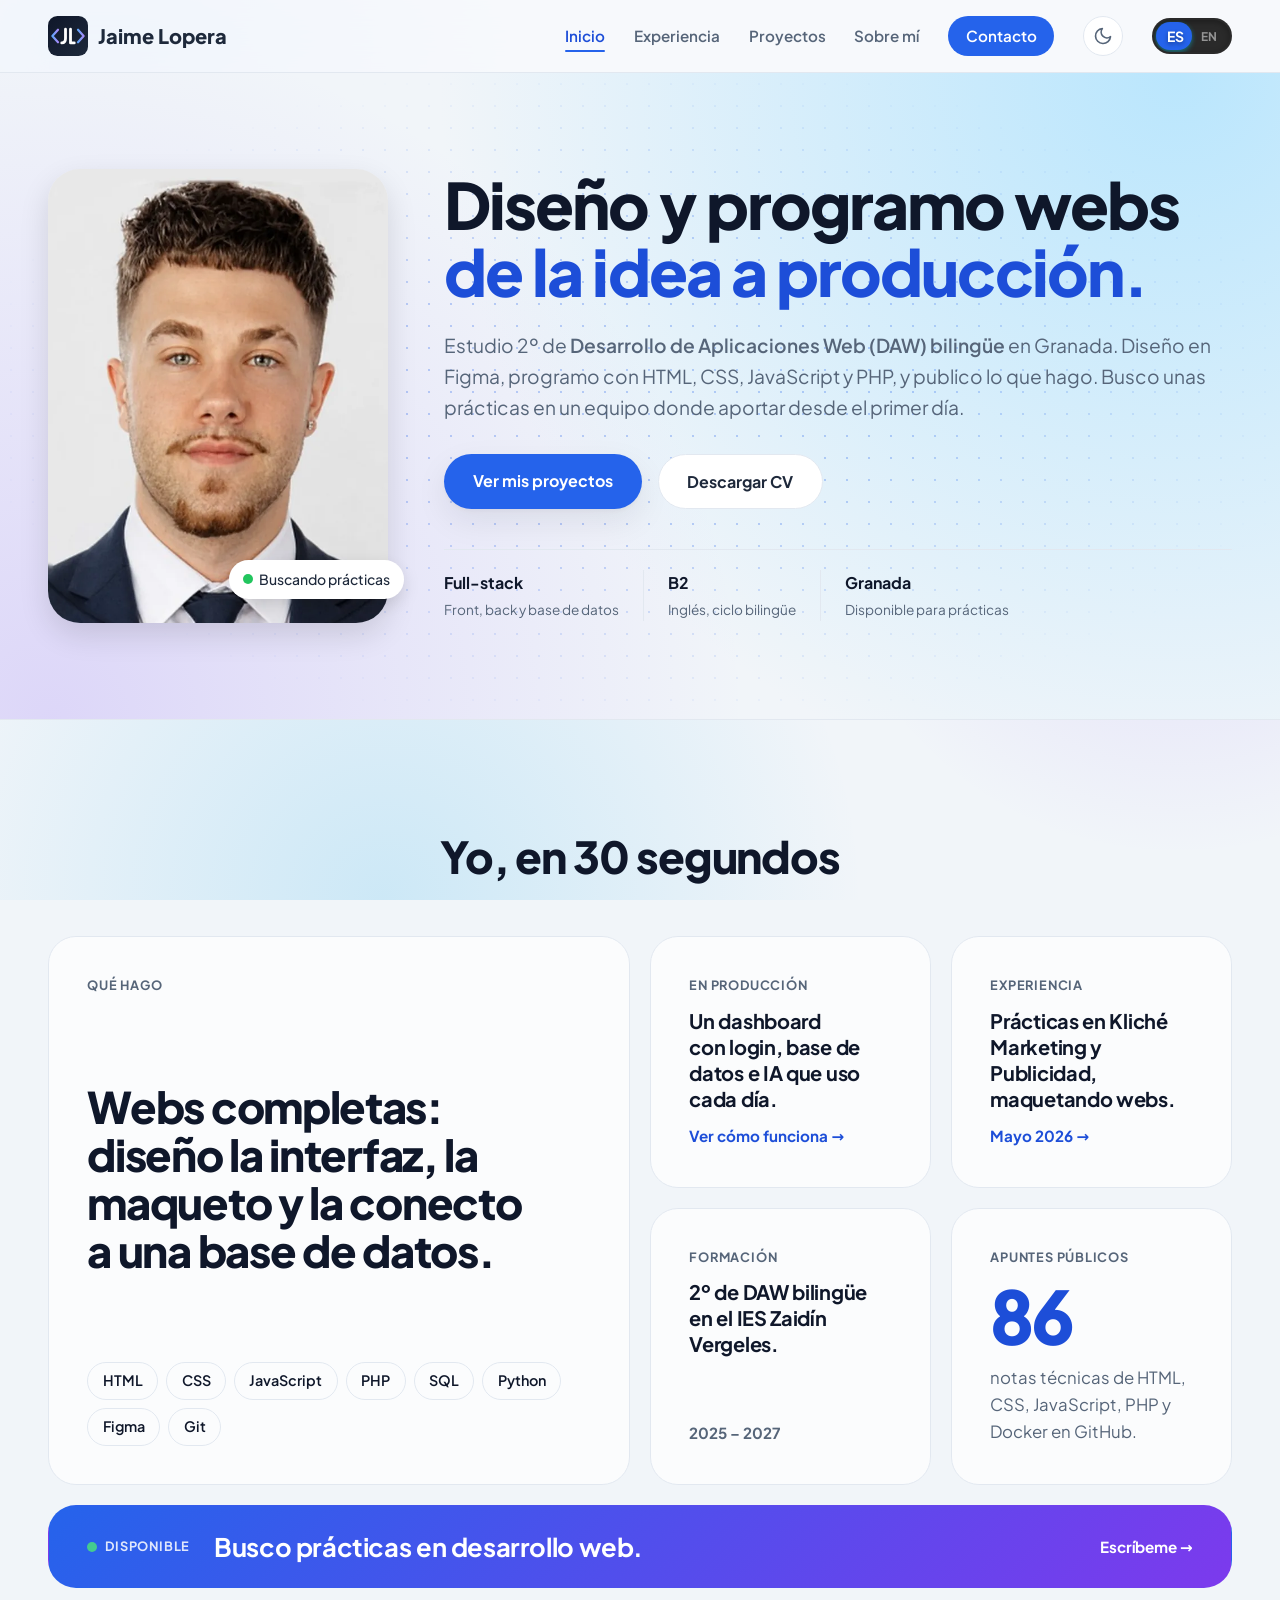
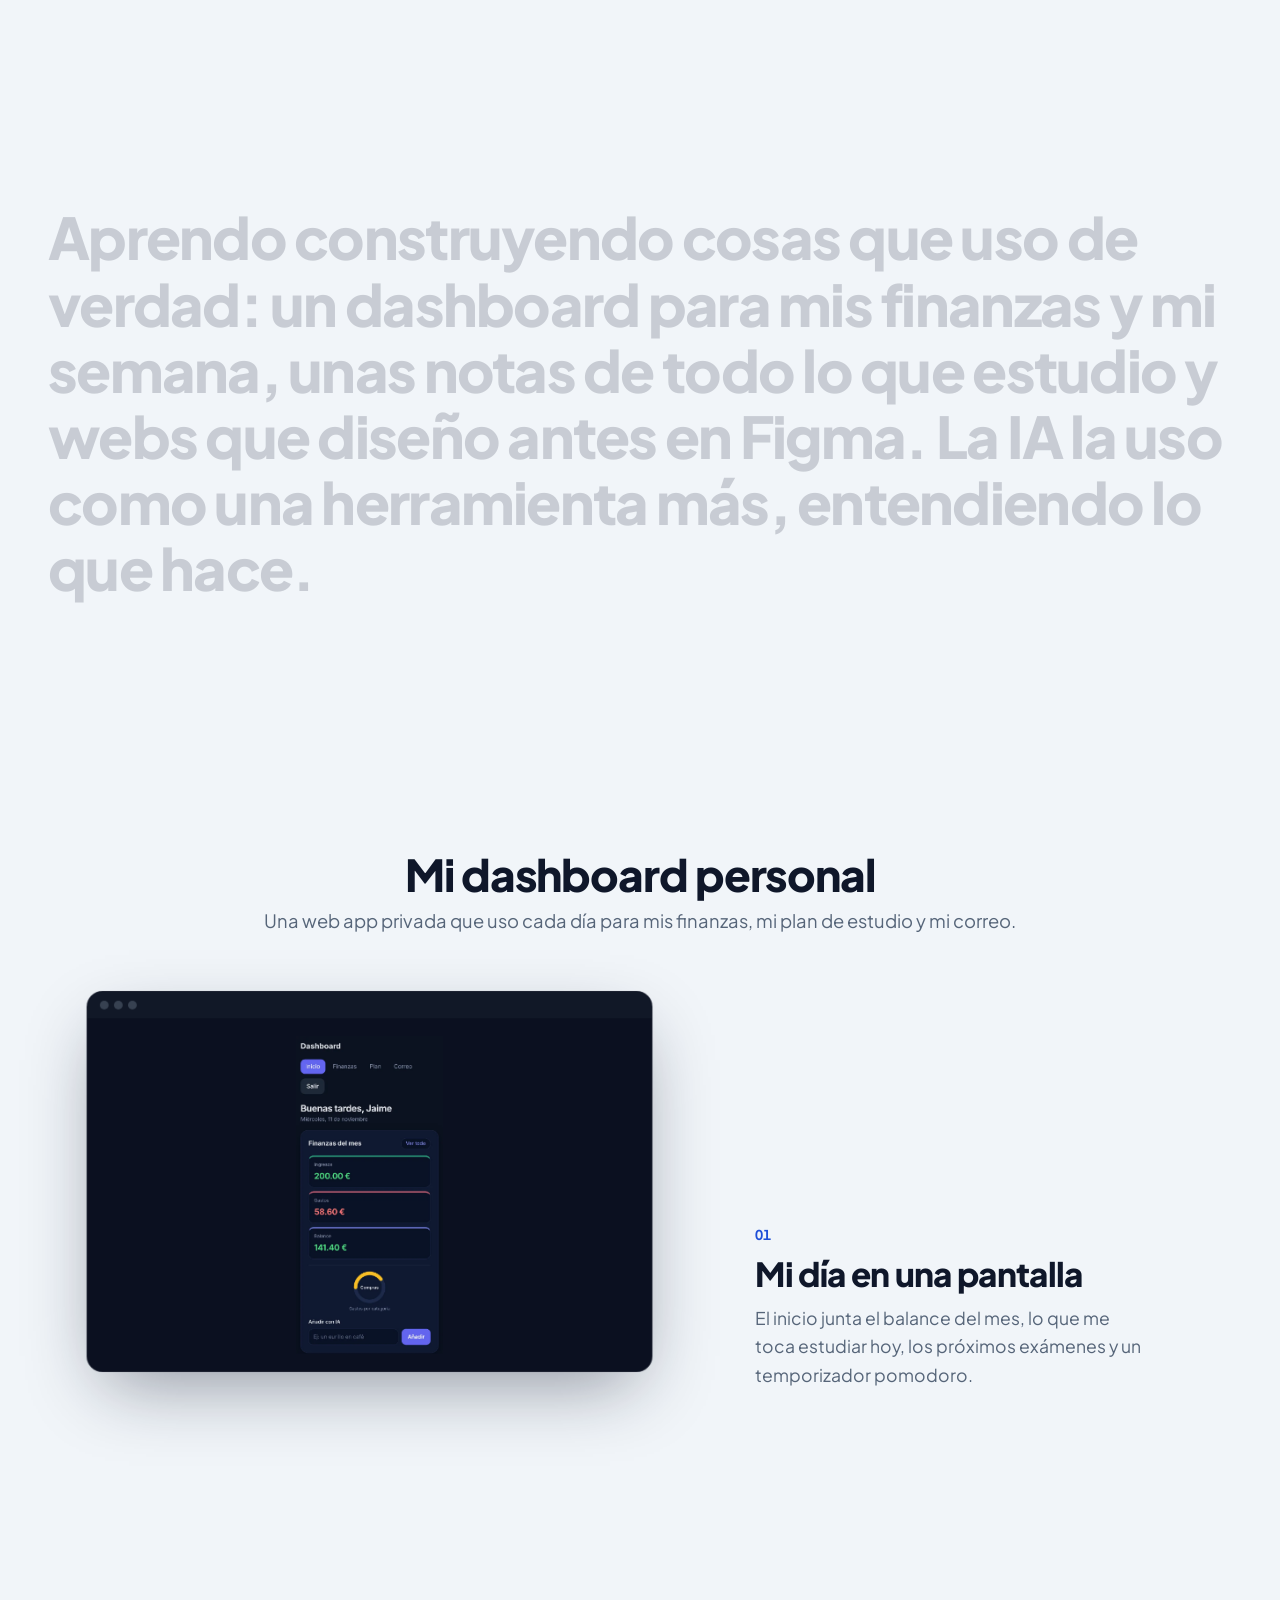
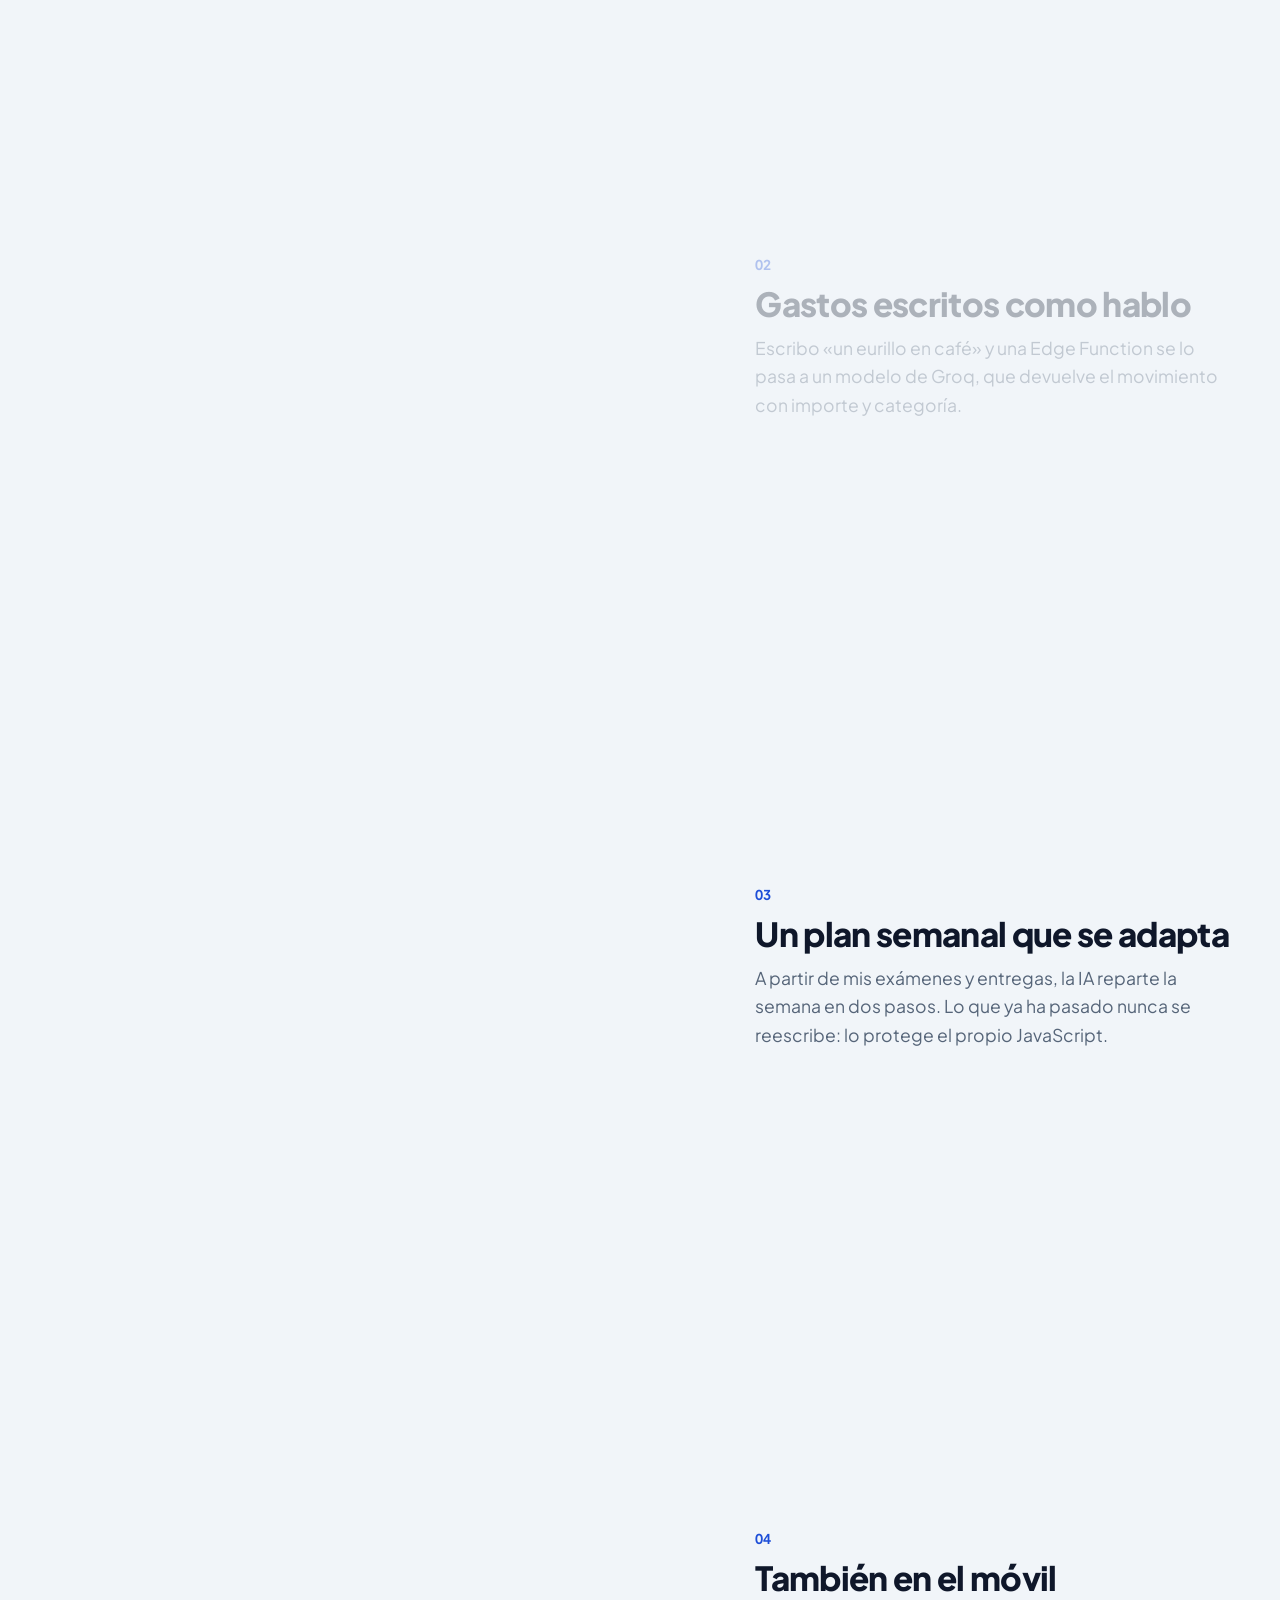
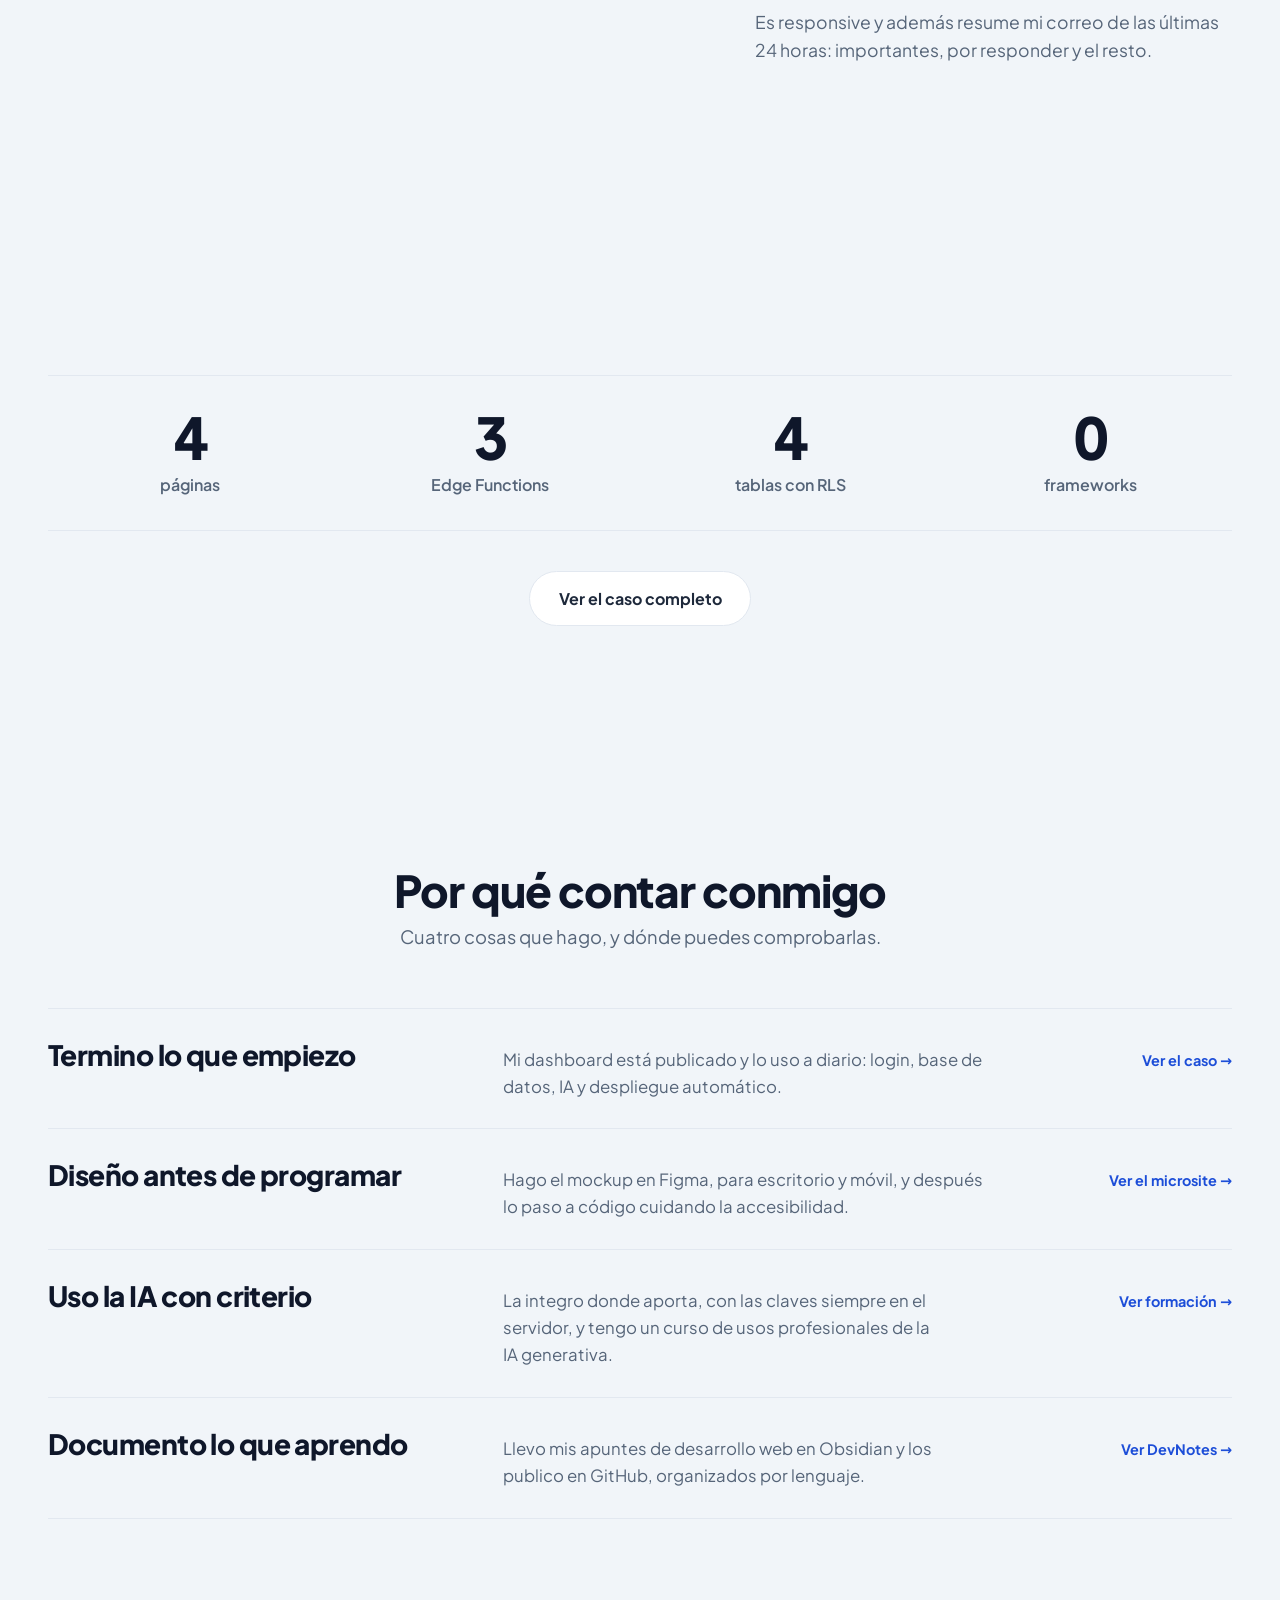
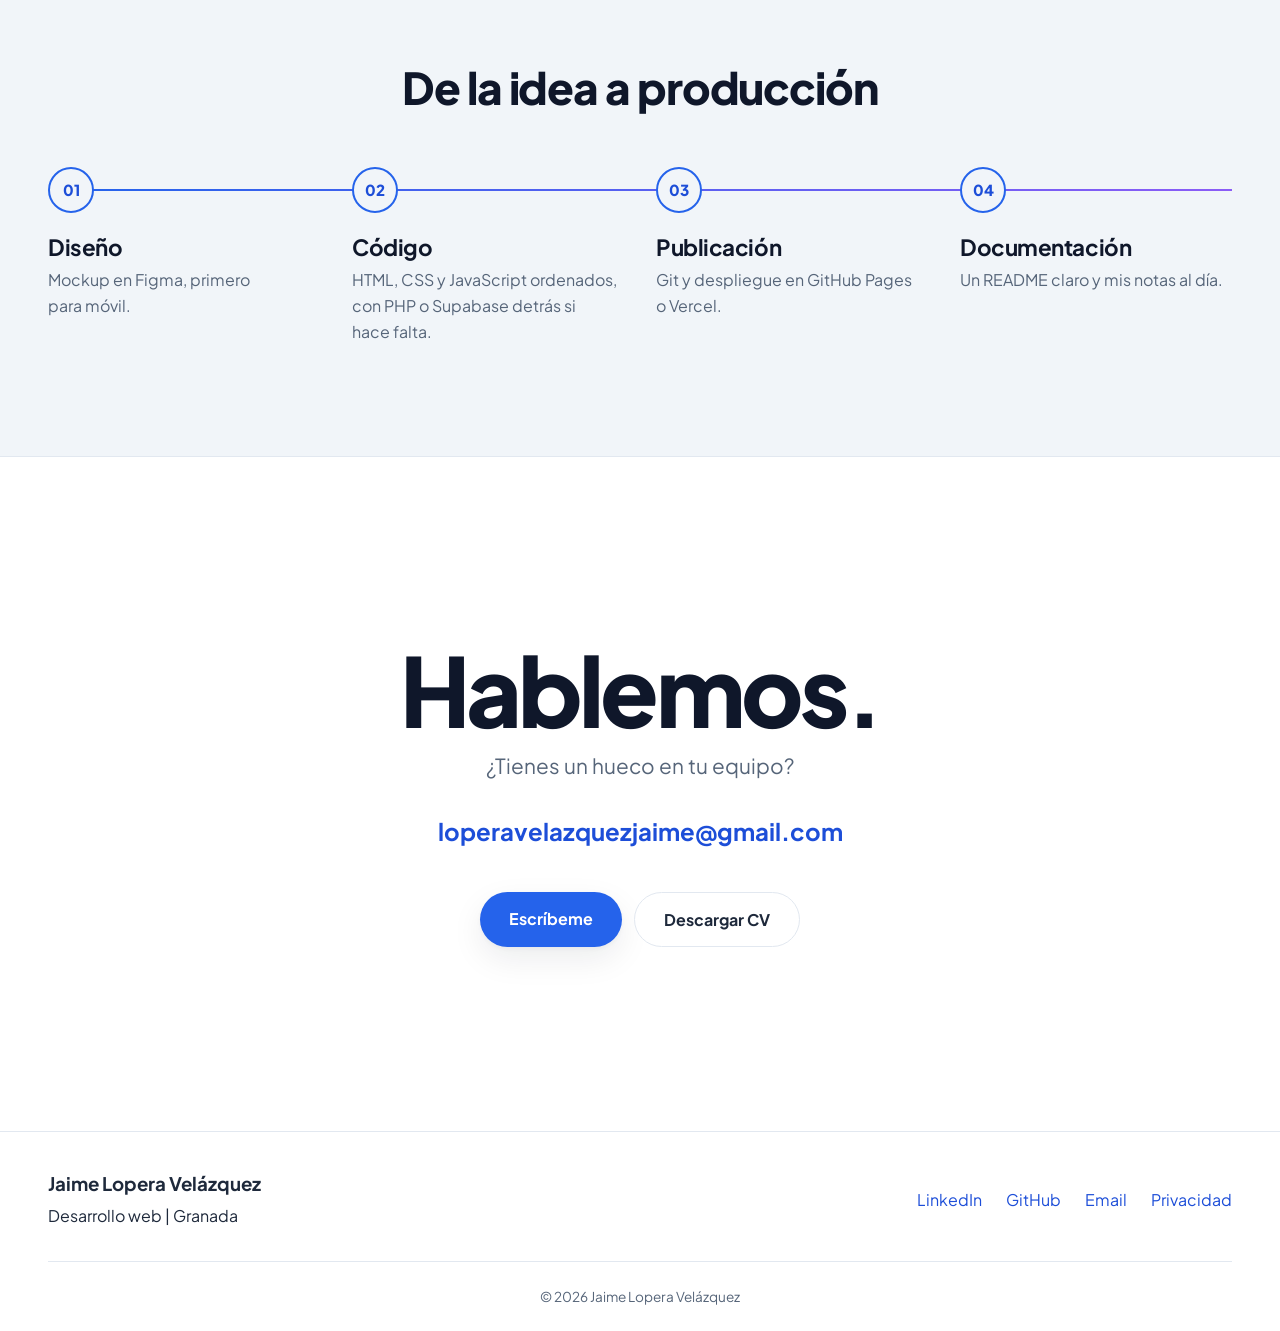
==== commit 51a51942: "Segunda pasada: Claude Code en herramientas y ajustes de tipografía y hover - Añadido Claude Code a " ====
--- a/index.html
+++ b/index.html
@@ -20,8 +20,8 @@
     <title>Jaime Lopera | Desarrollo web</title>
     <link rel="icon" href="data:image/svg+xml,%3Csvg xmlns='http://www.w3.org/2000/svg' viewBox='0 0 128 128'%3E%3Crect width='128' height='128' rx='30' fill='%230f172a'/%3E%3Cg fill='none' stroke='%2360a5fa' stroke-width='7' stroke-linecap='round' stroke-linejoin='round'%3E%3Cpath d='M32 44 14 64 32 84M96 44 114 64 96 84'/%3E%3C/g%3E%3Cg fill='none' stroke='%23fff' stroke-width='9' stroke-linecap='round' stroke-linejoin='round'%3E%3Cpath d='M56 42V72Q56 86 44 86M72 42V86H84'/%3E%3C/g%3E%3C/svg%3E">
     <link rel="preload" href="resources/fonts/plus-jakarta-sans-latin-wght-normal.woff2" as="font" type="font/woff2" crossorigin>
-    <link rel="stylesheet" href="css/style.css?v=20261111g">
-    <script src="js/theme.js?v=20261111g"></script>
+    <link rel="stylesheet" href="css/style.css?v=20261111h">
+    <script src="js/theme.js?v=20261111h"></script>
 </head>
 <body>
 
@@ -319,7 +319,7 @@
         </div>
     </footer>
 
-    <script src="js/main.js?v=20261111g"></script>
-    <script src="js/idiomas.js?v=20261111g"></script>
+    <script src="js/main.js?v=20261111h"></script>
+    <script src="js/idiomas.js?v=20261111h"></script>
 </body>
 </html>
--- a/css/style.css
+++ b/css/style.css
@@ -382,8 +382,10 @@
     transition: transform 0.16s var(--ease-out), color 0.25s ease, background-color 0.25s ease, border-color 0.25s ease;
 }
 
-.theme-toggle:hover {
-    color: var(--primary-text);
+@media (hover: hover) and (pointer: fine) {
+    .theme-toggle:hover {
+        color: var(--primary-text);
+    }
 }
 
 /* Contenedor principal del botón */
@@ -650,9 +652,11 @@
     display: inline-block;
 }
 
-.btn-primary:hover {
-    background-color: var(--primary-hover);
-    box-shadow: var(--shadow-lg);
+@media (hover: hover) and (pointer: fine) {
+    .btn-primary:hover {
+        background-color: var(--primary-hover);
+        box-shadow: var(--shadow-lg);
+    }
 }
 
 .btn-primary-sm {
@@ -663,8 +667,10 @@
     font-weight: 600;
 }
 
-.btn-primary-sm:hover {
-    background-color: var(--primary-hover);
+@media (hover: hover) and (pointer: fine) {
+    .btn-primary-sm:hover {
+        background-color: var(--primary-hover);
+    }
 }
 
 .btn-secondary {
@@ -677,24 +683,28 @@
     display: inline-block;
 }
 
-.btn-secondary:hover {
-    background-color: var(--primary-light-hover);
-    box-shadow: var(--shadow-md);
+@media (hover: hover) and (pointer: fine) {
+    .btn-secondary:hover {
+        background-color: var(--primary-light-hover);
+        box-shadow: var(--shadow-md);
+    }
 }
 
 .btn-secondary-sm {
     display: inline-block;
     padding: 0.5rem 1rem;
     background-color: var(--primary-light);
-    color: var(--primary) !important;
+    color: var(--primary-text) !important;
     border-radius: 980px;
     font-weight: 600;
     font-size: 0.85rem;
 }
 
-.btn-secondary-sm:hover {
-    background-color: var(--primary-light-hover);
-    box-shadow: var(--shadow-md);
+@media (hover: hover) and (pointer: fine) {
+    .btn-secondary-sm:hover {
+        background-color: var(--primary-light-hover);
+        box-shadow: var(--shadow-md);
+    }
 }
 
 @media (hover: hover) and (pointer: fine) {
@@ -749,9 +759,11 @@
     transition: var(--transition);
 }
 
-.feature-card:hover,
-.project-card:hover {
-    box-shadow: var(--shadow-md);
+@media (hover: hover) and (pointer: fine) {
+    .feature-card:hover,
+    .project-card:hover {
+        box-shadow: var(--shadow-md);
+    }
 }
 
 @media (hover: hover) and (pointer: fine) {
@@ -902,10 +914,12 @@
 }
 
 .filter-btn.active,
-.filter-btn:hover {
-    background-color: var(--primary);
-    color: white;
-    border-color: var(--primary);
+@media (hover: hover) and (pointer: fine) {
+    .filter-btn:hover {
+        background-color: var(--primary);
+        color: white;
+        border-color: var(--primary);
+    }
 }
 
 .project-img img {
@@ -1933,8 +1947,10 @@
     transition: transform 0.16s var(--ease-out), background-color 0.2s ease;
 }
 
-.caso-cerrar:hover {
-    background: rgba(15, 23, 42, 0.75);
+@media (hover: hover) and (pointer: fine) {
+    .caso-cerrar:hover {
+        background: rgba(15, 23, 42, 0.75);
+    }
 }
 
 .caso-cerrar:active {
@@ -2175,7 +2191,7 @@
     font-size: clamp(3rem, 8vw, 6rem);
     font-weight: 800;
     line-height: 0.98;
-    letter-spacing: -0.045em;
+    letter-spacing: -0.04em;
     color: var(--heading);
     margin-bottom: 1.5rem;
     animation: fadeUp 0.6s var(--ease-out) 0.05s backwards;
@@ -2381,7 +2397,7 @@
 .idioma-nivel {
     font-size: clamp(3rem, 6vw, 4.5rem);
     font-weight: 800;
-    letter-spacing: -0.05em;
+    letter-spacing: -0.04em;
     line-height: 1;
     color: var(--heading);
 }
@@ -2503,7 +2519,7 @@
 }
 
 .sobre-hero h1 {
-    font-size: clamp(3.2rem, 9vw, 7rem);
+    font-size: clamp(3.2rem, 9vw, 6rem);
 }
 
 .sobre-hero-lead {
@@ -2610,7 +2626,7 @@
     font-size: clamp(3.2rem, 6vw, 4.6rem);
     font-weight: 800;
     line-height: 1;
-    letter-spacing: -0.05em;
+    letter-spacing: -0.04em;
     font-variant-numeric: tabular-nums;
     color: var(--primary-text);
 }
@@ -2917,10 +2933,10 @@
 }
 
 .footer-cta-titulo {
-    font-size: clamp(3.2rem, 10vw, 7.5rem);
+    font-size: clamp(3.2rem, 10vw, 6rem);
     font-weight: 800;
     line-height: 1;
-    letter-spacing: -0.05em;
+    letter-spacing: -0.04em;
     color: var(--heading);
     margin: 0 0 0.75rem;
 }
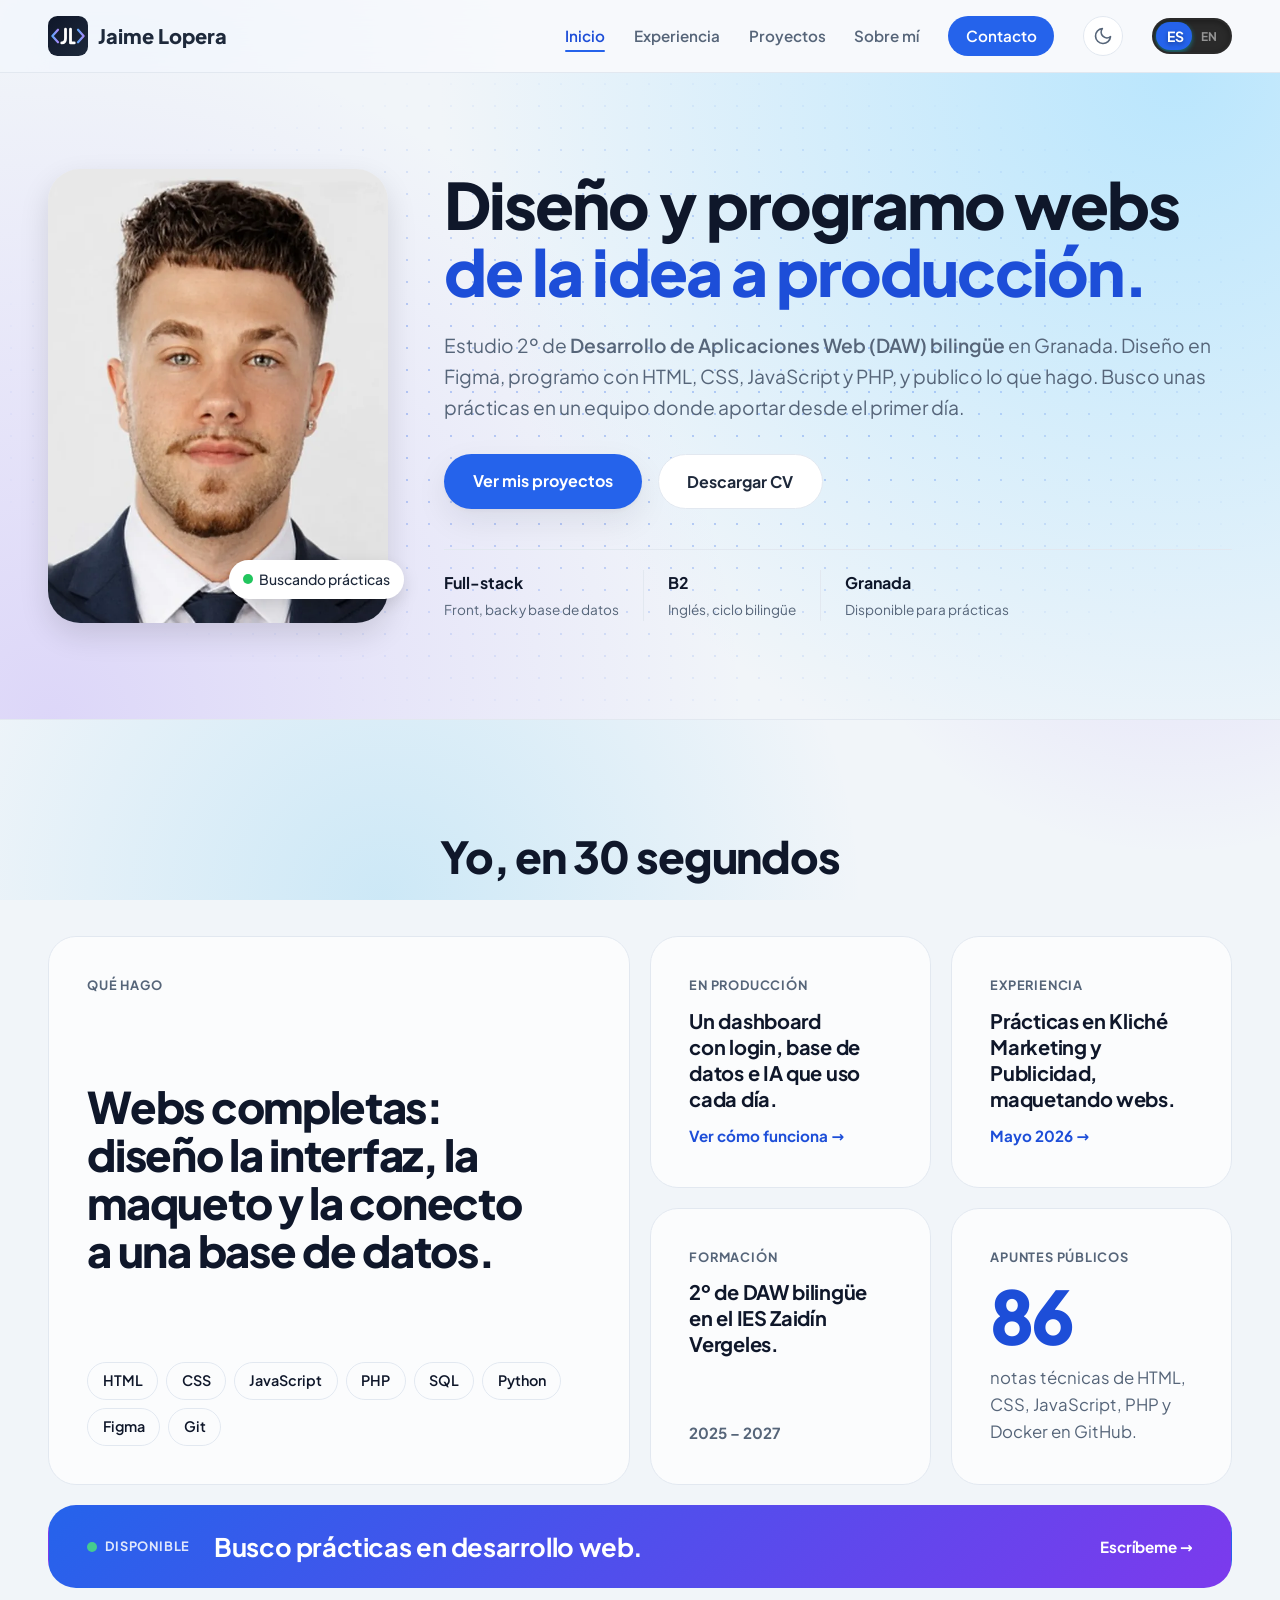
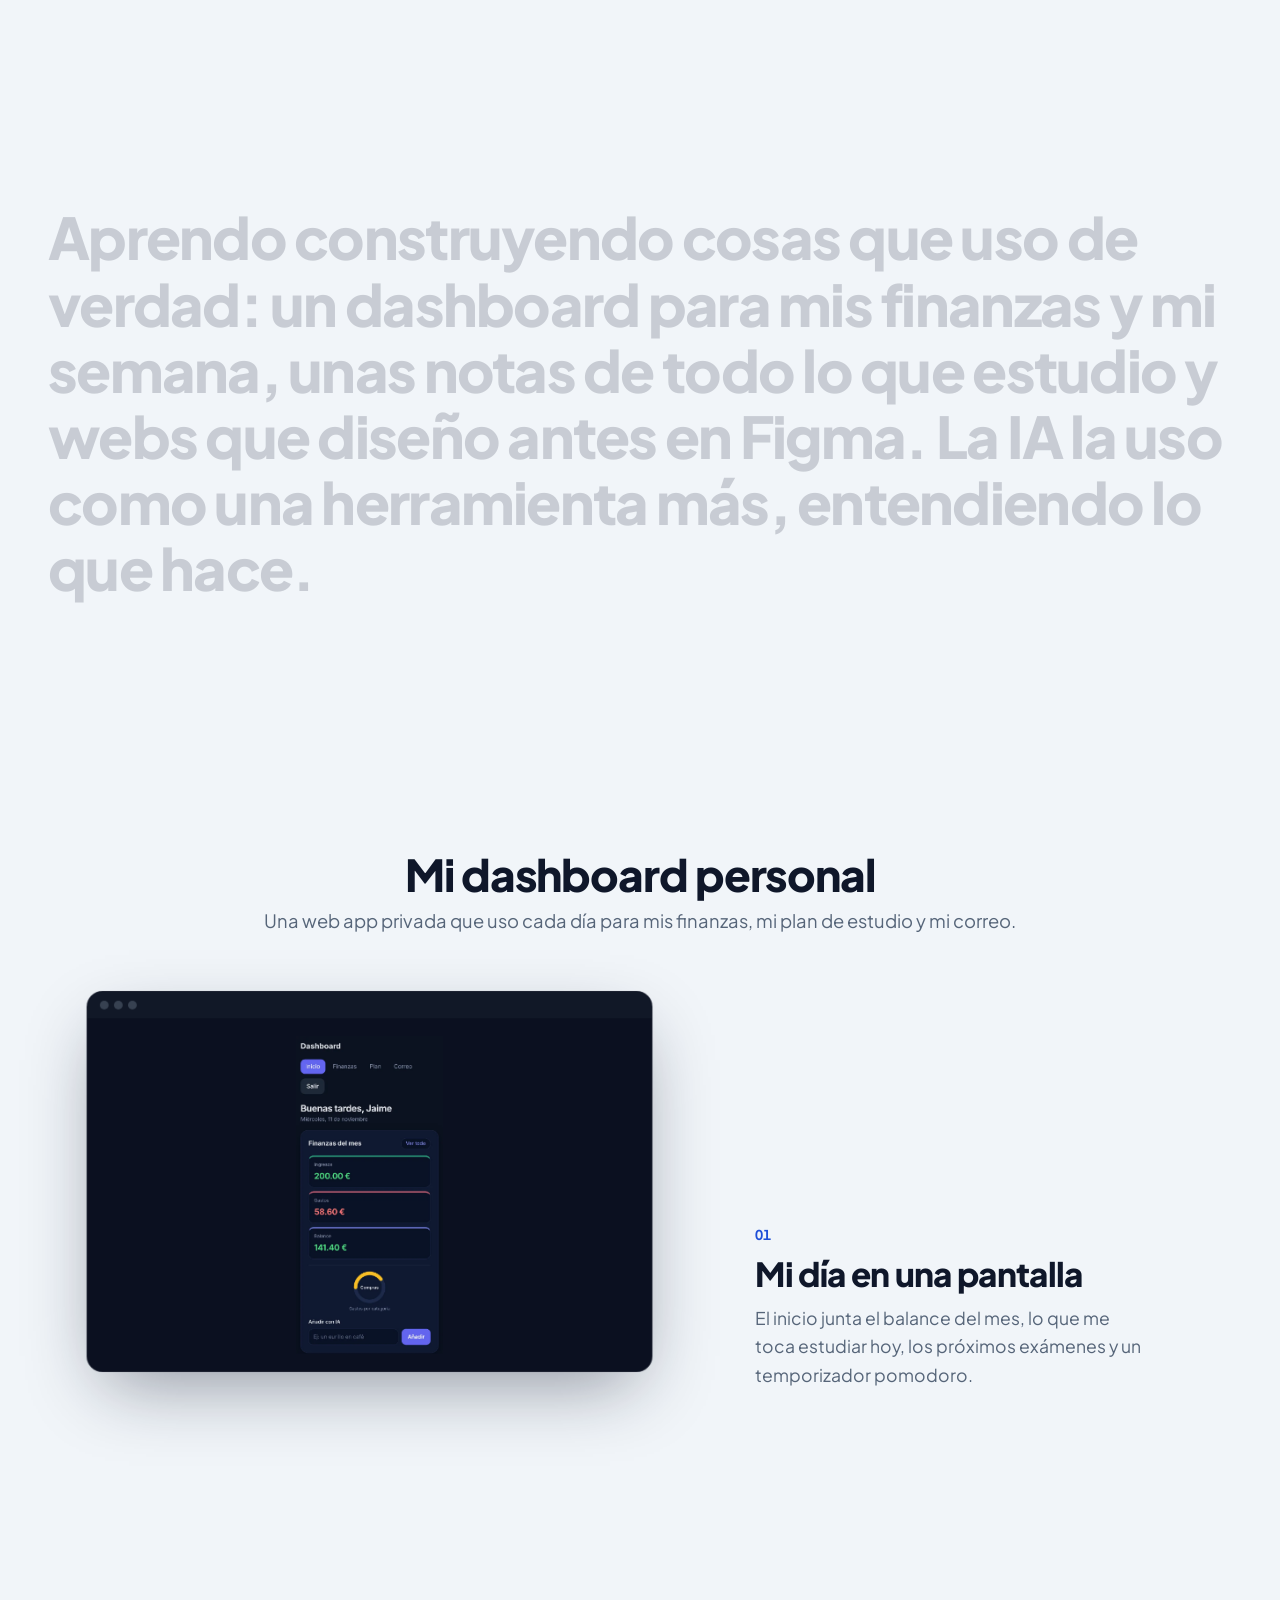
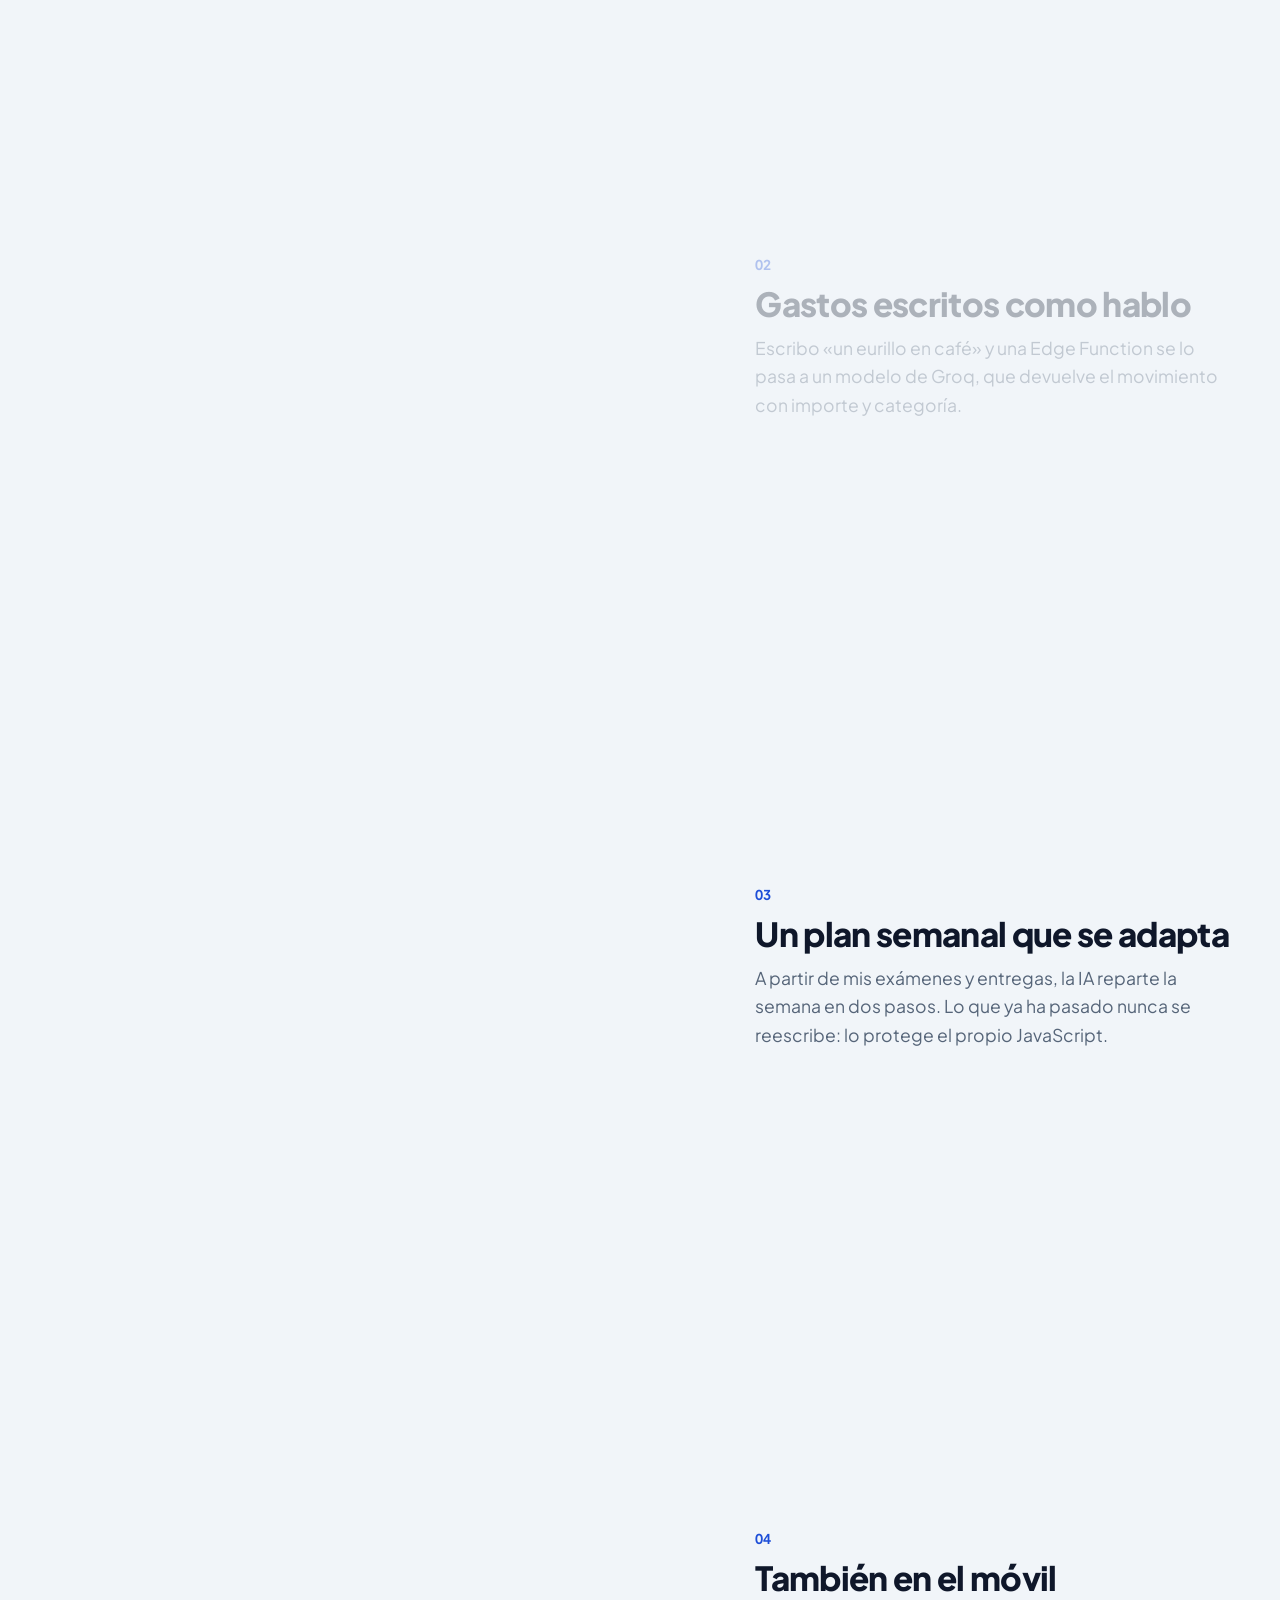
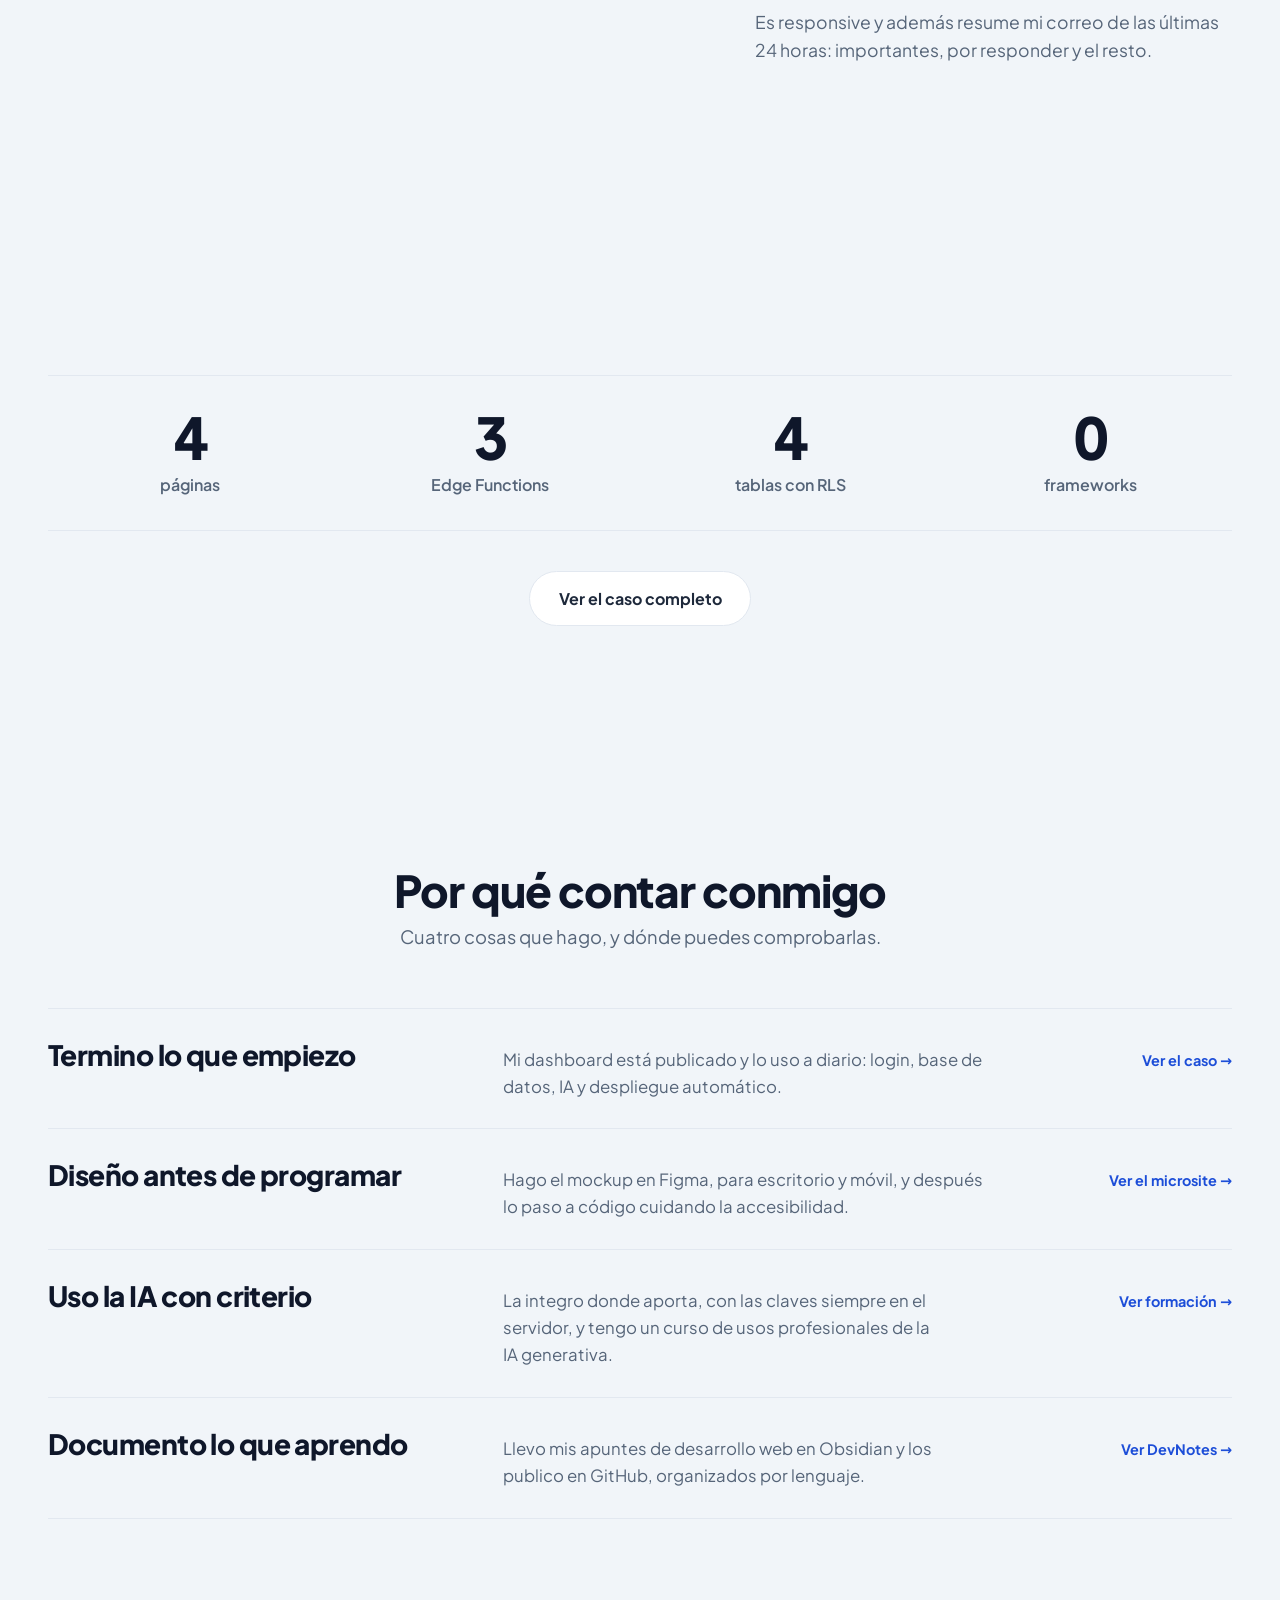
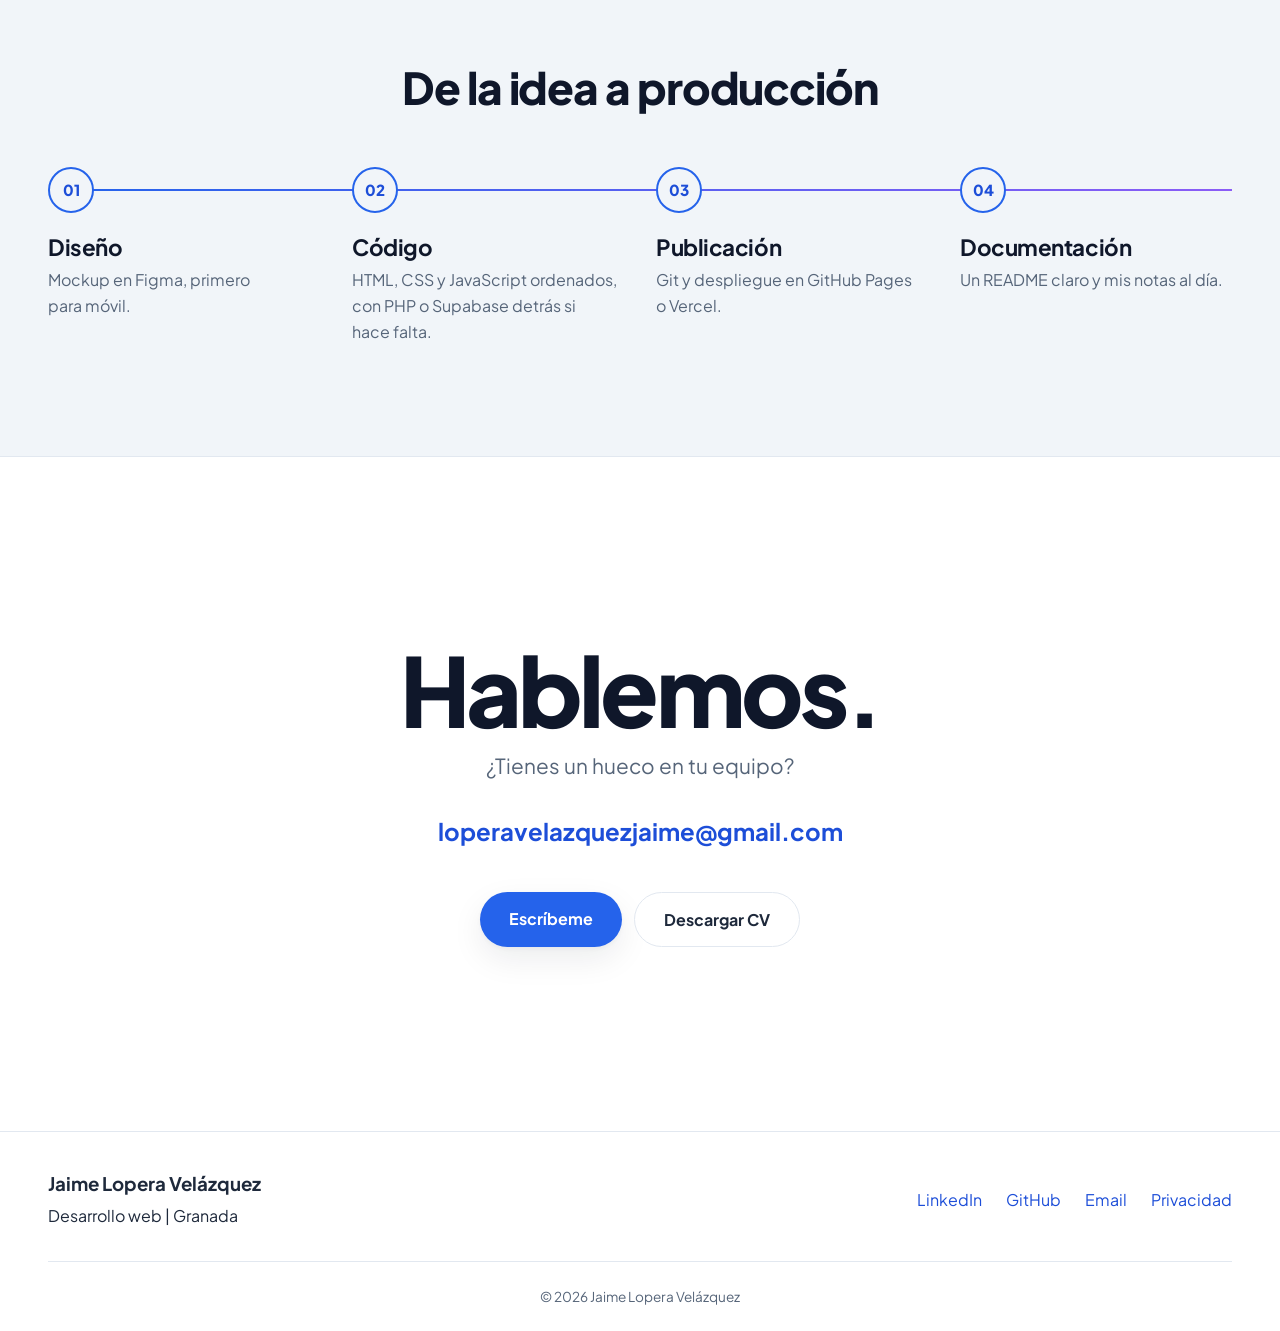
==== commit 56813a98: "Rediseño de Proyectos y cabeceras comunes - Proyectos: cabecera con índice y una fila grande por pro" ====
--- a/index.html
+++ b/index.html
@@ -20,8 +20,8 @@
     <title>Jaime Lopera | Desarrollo web</title>
     <link rel="icon" href="data:image/svg+xml,%3Csvg xmlns='http://www.w3.org/2000/svg' viewBox='0 0 128 128'%3E%3Crect width='128' height='128' rx='30' fill='%230f172a'/%3E%3Cg fill='none' stroke='%2360a5fa' stroke-width='7' stroke-linecap='round' stroke-linejoin='round'%3E%3Cpath d='M32 44 14 64 32 84M96 44 114 64 96 84'/%3E%3C/g%3E%3Cg fill='none' stroke='%23fff' stroke-width='9' stroke-linecap='round' stroke-linejoin='round'%3E%3Cpath d='M56 42V72Q56 86 44 86M72 42V86H84'/%3E%3C/g%3E%3C/svg%3E">
     <link rel="preload" href="resources/fonts/plus-jakarta-sans-latin-wght-normal.woff2" as="font" type="font/woff2" crossorigin>
-    <link rel="stylesheet" href="css/style.css?v=20261111h">
-    <script src="js/theme.js?v=20261111h"></script>
+    <link rel="stylesheet" href="css/style.css?v=20261111i">
+    <script src="js/theme.js?v=20261111i"></script>
 </head>
 <body>
 
@@ -319,7 +319,7 @@
         </div>
     </footer>
 
-    <script src="js/main.js?v=20261111h"></script>
-    <script src="js/idiomas.js?v=20261111h"></script>
+    <script src="js/main.js?v=20261111i"></script>
+    <script src="js/idiomas.js?v=20261111i"></script>
 </body>
 </html>
--- a/css/style.css
+++ b/css/style.css
@@ -1834,12 +1834,7 @@
 /* --- Tarjetas con inclinación 3D y brillo (solo ratón) --- */
 .inclinable {
     position: relative;
-    transform-style: preserve-3d;
-    transition: transform 0.6s var(--ease-out), box-shadow 0.3s ease;
-}
-
-.inclinable.inclinando {
-    transition: transform 0.12s linear, box-shadow 0.3s ease;
+    transition: transform 0.25s var(--ease-out), box-shadow 0.3s ease;
 }
 
 .inclinable::after {
@@ -1858,8 +1853,9 @@
 }
 
 @media (hover: hover) and (pointer: fine) {
-    .inclinable:hover {
-        transform: none;
+    a.inclinable:hover {
+        transform: translateY(-2px);
+        box-shadow: var(--shadow-md);
     }
 }
 
@@ -3124,3 +3120,283 @@
     height: 1.35rem;
     margin-top: 0.1rem;
 }
+
+
+/* ==========================================================================
+   PROYECTOS: cabecera con índice y una fila grande por proyecto
+   ========================================================================== */
+
+.proyectos-cabecera {
+    display: grid;
+    grid-template-columns: minmax(0, 1.2fr) minmax(0, 1fr);
+    gap: clamp(2rem, 6vw, 6rem);
+    align-items: end;
+    padding-top: clamp(3.5rem, 9vw, 7rem);
+    padding-bottom: clamp(1rem, 2vw, 1.5rem);
+}
+
+.proyectos-intro h1 {
+    font-size: clamp(3rem, 8vw, 6rem);
+    font-weight: 800;
+    line-height: 0.95;
+    letter-spacing: -0.04em;
+    color: var(--heading);
+    margin-bottom: 1.25rem;
+    animation: fadeUp 0.6s var(--ease-out) backwards;
+}
+
+.proyectos-intro p {
+    font-size: clamp(1.1rem, 1.6vw, 1.3rem);
+    line-height: 1.55;
+    color: var(--text-muted);
+    max-width: 40ch;
+    animation: fadeUp 0.6s var(--ease-out) 0.08s backwards;
+}
+
+.proyectos-indice {
+    display: flex;
+    flex-direction: column;
+    border-top: 1px solid var(--border);
+    animation: fadeUp 0.6s var(--ease-out) 0.16s backwards;
+}
+
+.proyectos-indice a {
+    display: flex;
+    align-items: baseline;
+    justify-content: space-between;
+    gap: 1rem;
+    min-height: 44px;
+    padding: 0.9rem 0;
+    border-bottom: 1px solid var(--border);
+    color: var(--heading);
+}
+
+.indice-nombre {
+    font-weight: 700;
+    font-size: 1.1rem;
+    background-image: linear-gradient(currentColor, currentColor);
+    background-size: 0% 1px;
+    background-position: left bottom;
+    background-repeat: no-repeat;
+    transition: background-size 0.3s var(--ease-out);
+}
+
+.indice-dato {
+    font-size: 0.9rem;
+    color: var(--text-muted);
+    white-space: nowrap;
+}
+
+@media (hover: hover) and (pointer: fine) {
+    .proyectos-indice a:hover .indice-nombre {
+        background-size: 100% 1px;
+    }
+}
+
+/* Cada proyecto es una fila: captura grande a un lado, texto al otro */
+.proyectos-lista {
+    display: flex;
+    flex-direction: column;
+    padding-bottom: clamp(4rem, 9vw, 7rem);
+}
+
+.project-card.proyecto {
+    display: grid;
+    grid-template-columns: minmax(0, 1.45fr) minmax(0, 1fr);
+    gap: clamp(2rem, 5vw, 5rem);
+    align-items: center;
+    padding: clamp(3rem, 7vw, 5.5rem) 0;
+    background: none;
+    border: 0;
+    border-top: 1px solid var(--border);
+    border-radius: 0;
+    box-shadow: none;
+    scroll-margin-top: 4rem;
+}
+
+.project-card.proyecto:hover {
+    transform: none;
+    box-shadow: none;
+}
+
+.proyecto-invertido .proyecto-visual {
+    order: 2;
+}
+
+.proyecto-visual {
+    display: block;
+    cursor: zoom-in;
+}
+
+a.proyecto-visual {
+    cursor: pointer;
+}
+
+.proyecto .project-img {
+    margin: 0;
+    aspect-ratio: 16 / 10;
+    border-radius: 16px;
+    box-shadow: 0 2px 6px rgba(15, 23, 42, 0.06), 0 24px 56px rgba(15, 23, 42, 0.14);
+}
+
+.proyecto .project-img img {
+    transition: transform 0.5s var(--ease-out);
+}
+
+@media (hover: hover) and (pointer: fine) {
+    .proyecto:hover .project-img img {
+        transform: none;
+    }
+
+    .proyecto-visual:hover .project-img img {
+        transform: scale(1.03);
+    }
+}
+
+.proyecto-texto h2 {
+    font-size: clamp(2rem, 3.6vw, 3rem);
+    font-weight: 800;
+    letter-spacing: -0.035em;
+    line-height: 1.05;
+    color: var(--heading);
+    margin: 1rem 0 1rem;
+}
+
+.proyecto-resumen {
+    font-size: 1.1rem;
+    line-height: 1.6;
+    max-width: 46ch;
+    margin-bottom: 1.75rem;
+}
+
+.proyecto-datos {
+    display: grid;
+    gap: 0;
+    margin: 0 0 2rem;
+    border-top: 1px solid var(--border);
+}
+
+.proyecto-datos > div {
+    display: grid;
+    grid-template-columns: 7.5rem minmax(0, 1fr);
+    gap: 1rem;
+    padding: 0.75rem 0;
+    border-bottom: 1px solid var(--border);
+    font-size: 0.95rem;
+}
+
+.proyecto-datos dt {
+    color: var(--text-muted);
+}
+
+.proyecto-datos dd {
+    margin: 0;
+    color: var(--heading);
+    font-weight: 600;
+}
+
+.proyecto .project-links {
+    margin: 0;
+    flex-wrap: wrap;
+}
+
+.proyecto .project-links .abrir-caso {
+    flex: none;
+    border: none;
+    cursor: pointer;
+    font: inherit;
+    font-weight: 700;
+}
+
+.proyecto .project-links .btn-secondary {
+    flex: none;
+}
+
+/* La miniatura de DevNotes, a tamaño de fila */
+.proyecto .notas-miniatura {
+    padding: clamp(1.5rem, 4vw, 3rem) clamp(1.5rem, 4.5vw, 3.5rem);
+}
+
+.proyecto .notas-arbol {
+    gap: clamp(0.5rem, 1.2vw, 0.9rem);
+    font-size: clamp(0.8rem, 1.3vw, 1.05rem);
+}
+
+.proyecto .notas-titulo {
+    font-size: 1.2em;
+    margin-bottom: 0.4rem;
+}
+
+.proyecto .notas-fila {
+    grid-template-columns: 8.5em 1fr 2em;
+}
+
+.proyecto .notas-barra {
+    height: 8px;
+}
+
+@media (max-width: 900px) {
+    .proyectos-cabecera,
+    .project-card.proyecto {
+        grid-template-columns: 1fr;
+    }
+
+    .proyectos-cabecera {
+        gap: 2rem;
+    }
+
+    .proyecto-invertido .proyecto-visual {
+        order: 0;
+    }
+
+    .project-card.proyecto {
+        gap: 1.75rem;
+    }
+}
+
+@media (max-width: 600px) {
+    .proyecto .project-links > *,
+    .proyecto .project-links .abrir-caso,
+    .proyecto .project-links .btn-secondary {
+        flex: 1 1 100%;
+        text-align: center;
+    }
+
+    .proyecto-datos > div {
+        grid-template-columns: 6.5rem minmax(0, 1fr);
+    }
+}
+
+@media (prefers-reduced-motion: reduce) {
+    .proyectos-intro h1,
+    .proyectos-intro p,
+    .proyectos-indice {
+        animation: none;
+    }
+}
+
+/* Cabecera de página común (Experiencia, Contacto, Privacidad, 404):
+   misma voz que Proyectos, alineada a la izquierda y sin banda de color */
+.page-header {
+    background: none;
+    border-bottom: 0;
+    text-align: left;
+    width: 100%;
+    max-width: var(--ancho-max);
+    margin: 0 auto;
+    padding: clamp(3.5rem, 9vw, 7rem) var(--margen-lateral) clamp(0.5rem, 2vw, 1.5rem);
+}
+
+.page-header h1 {
+    font-size: clamp(3rem, 8vw, 6rem);
+    line-height: 0.95;
+    letter-spacing: -0.04em;
+    margin-bottom: 1.25rem;
+}
+
+.page-header p {
+    margin: 0;
+    max-width: 44ch;
+    font-size: clamp(1.1rem, 1.6vw, 1.3rem);
+    line-height: 1.55;
+}
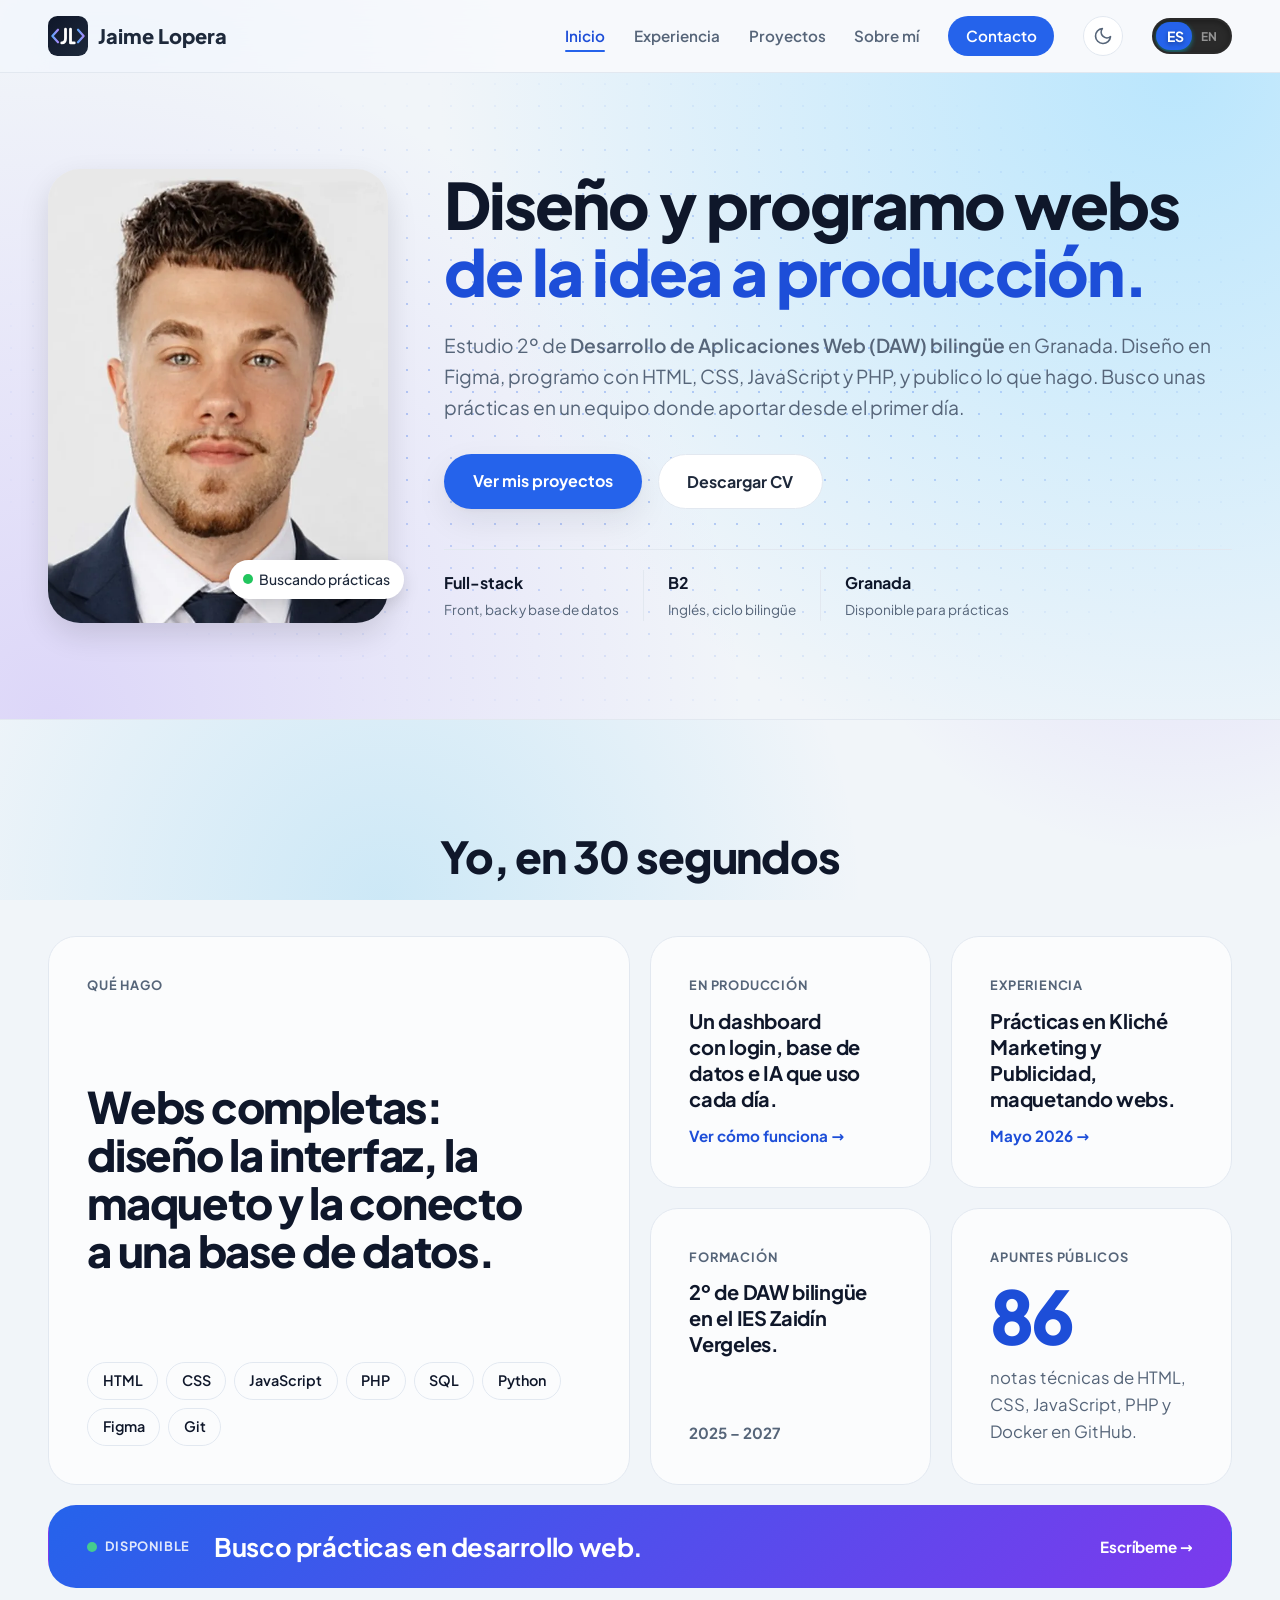
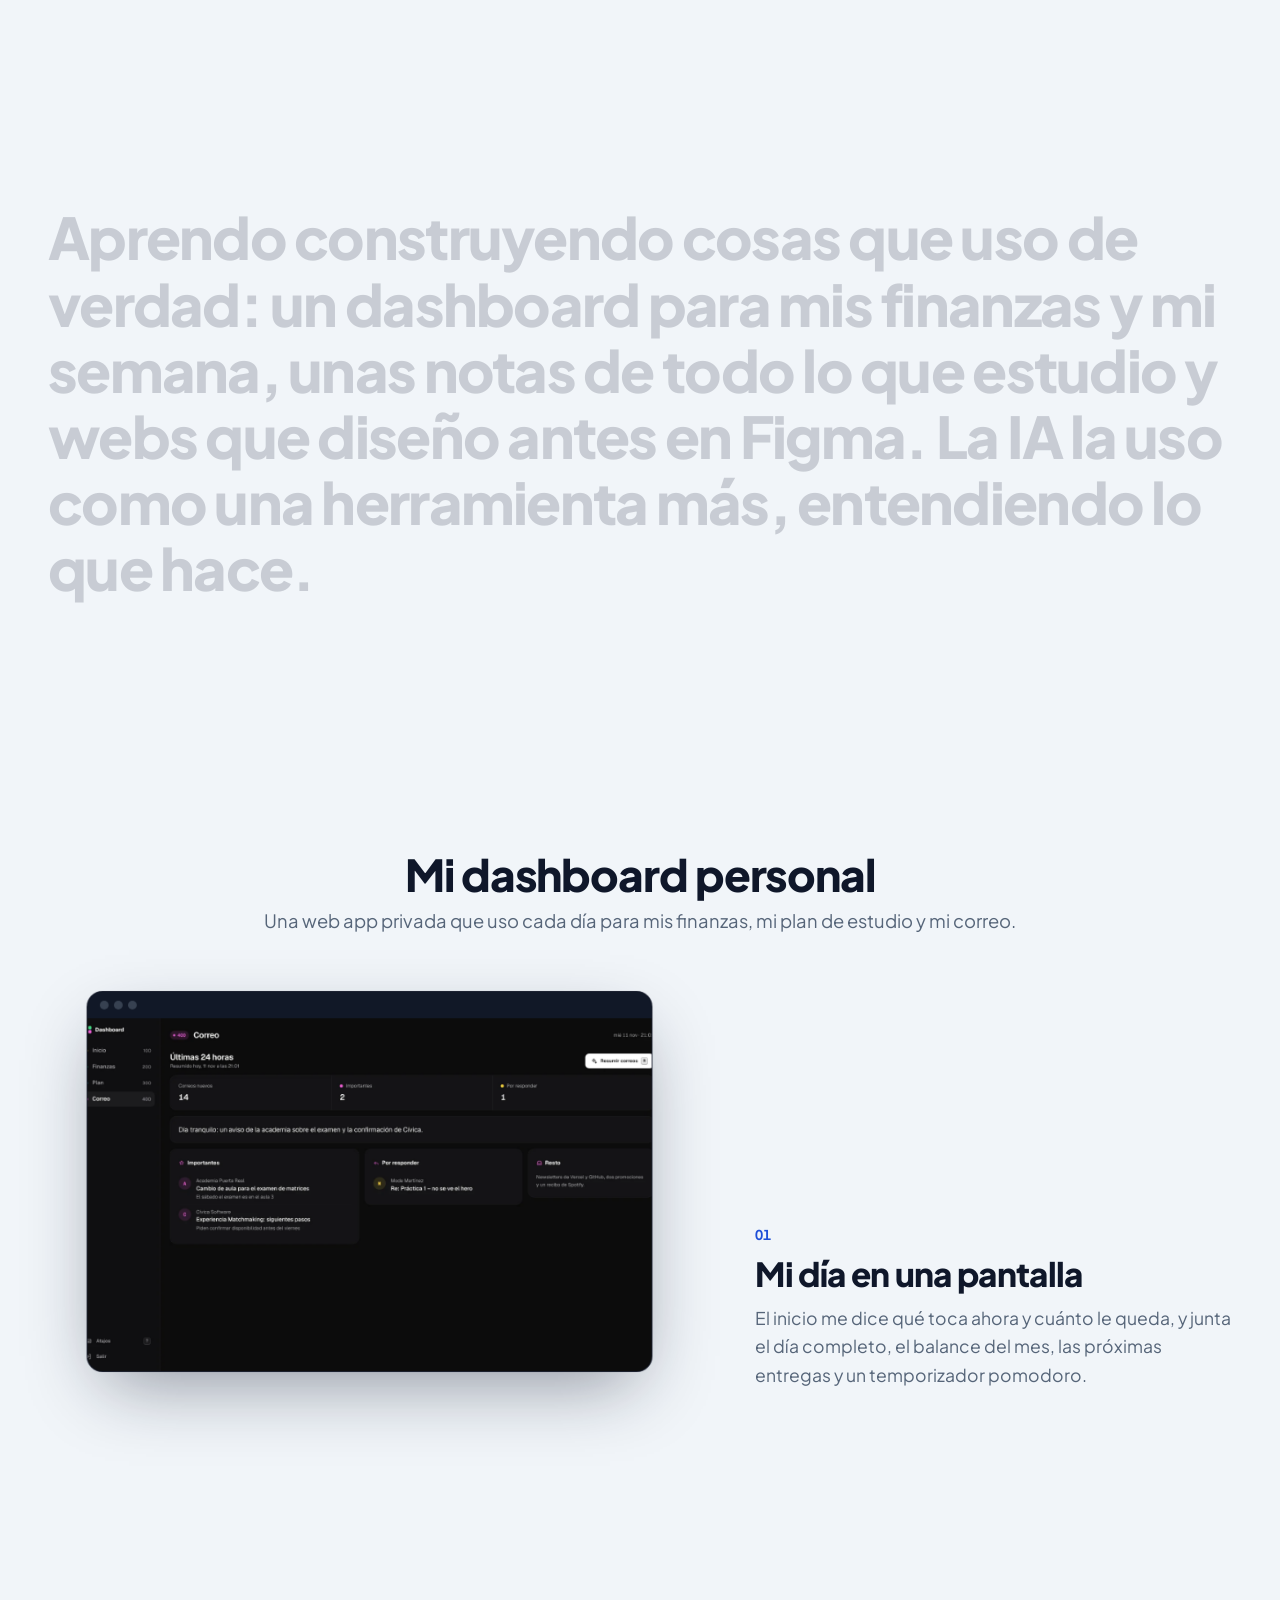
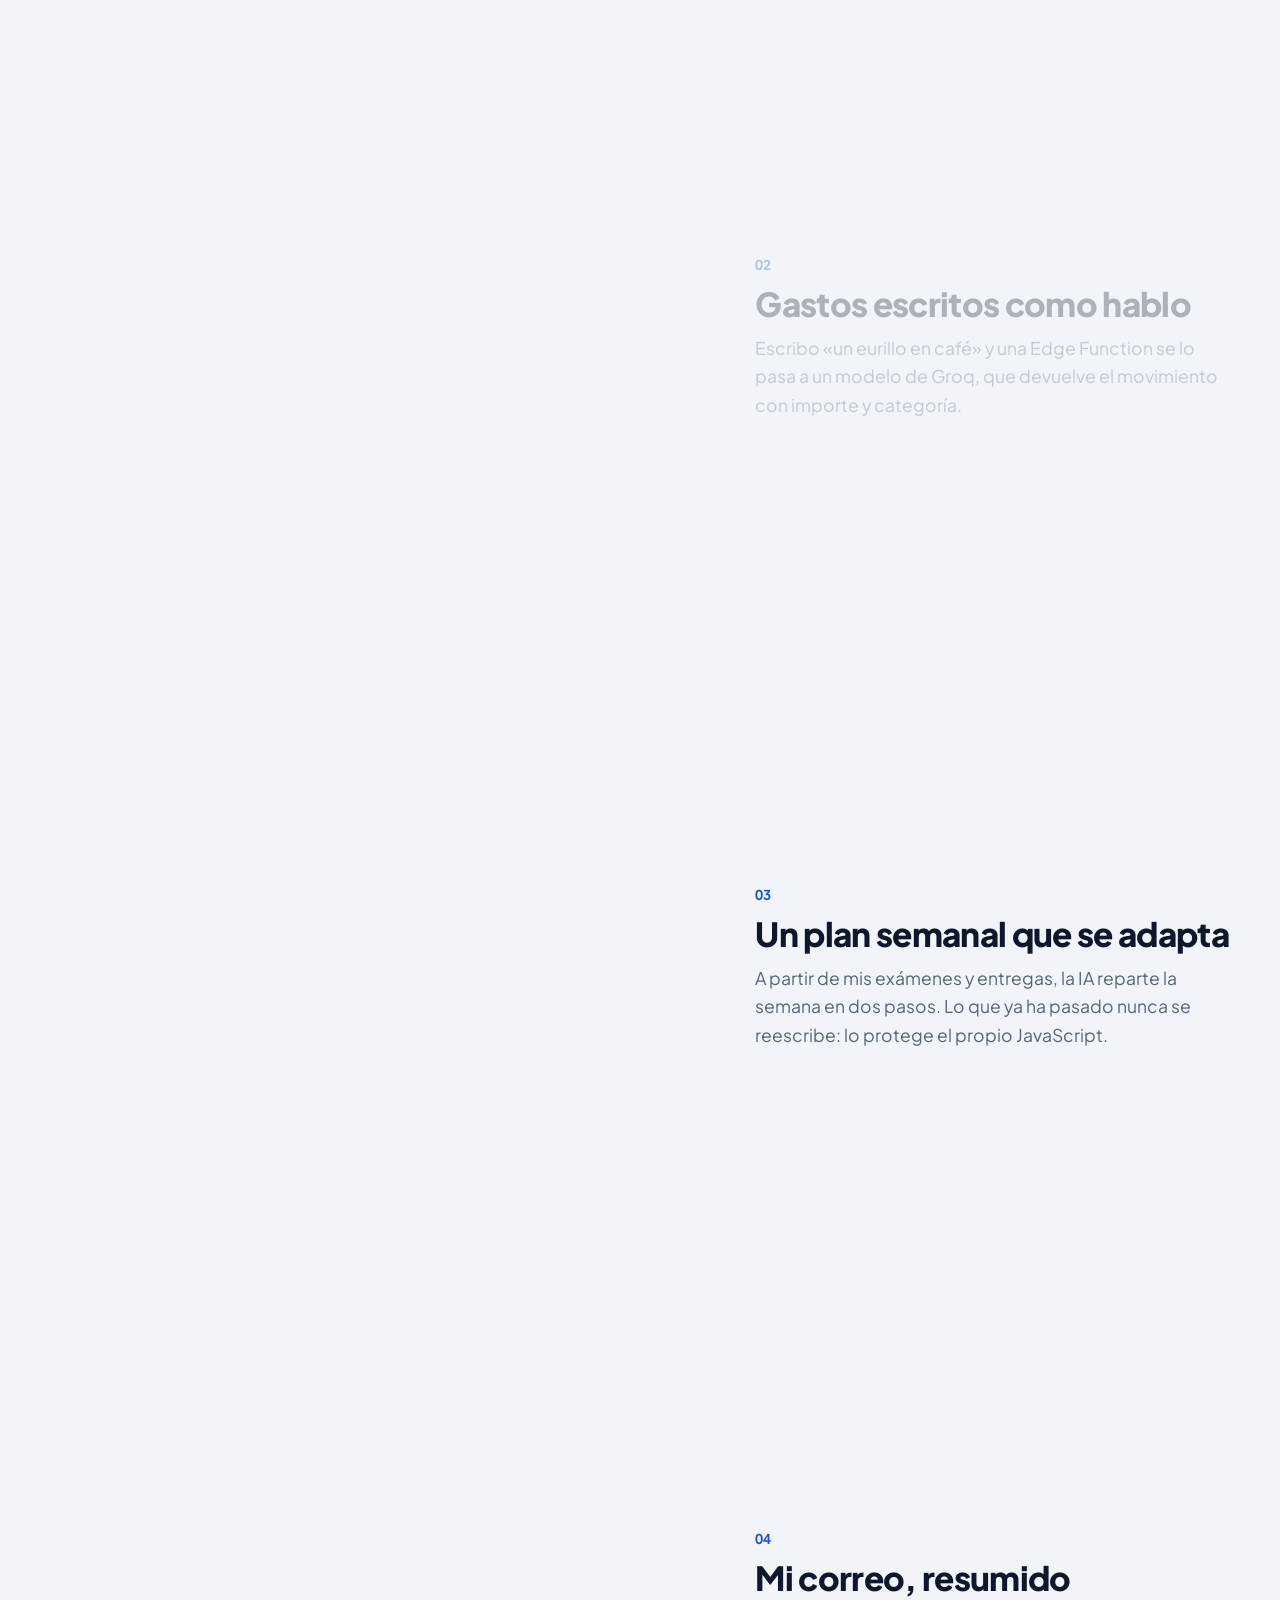
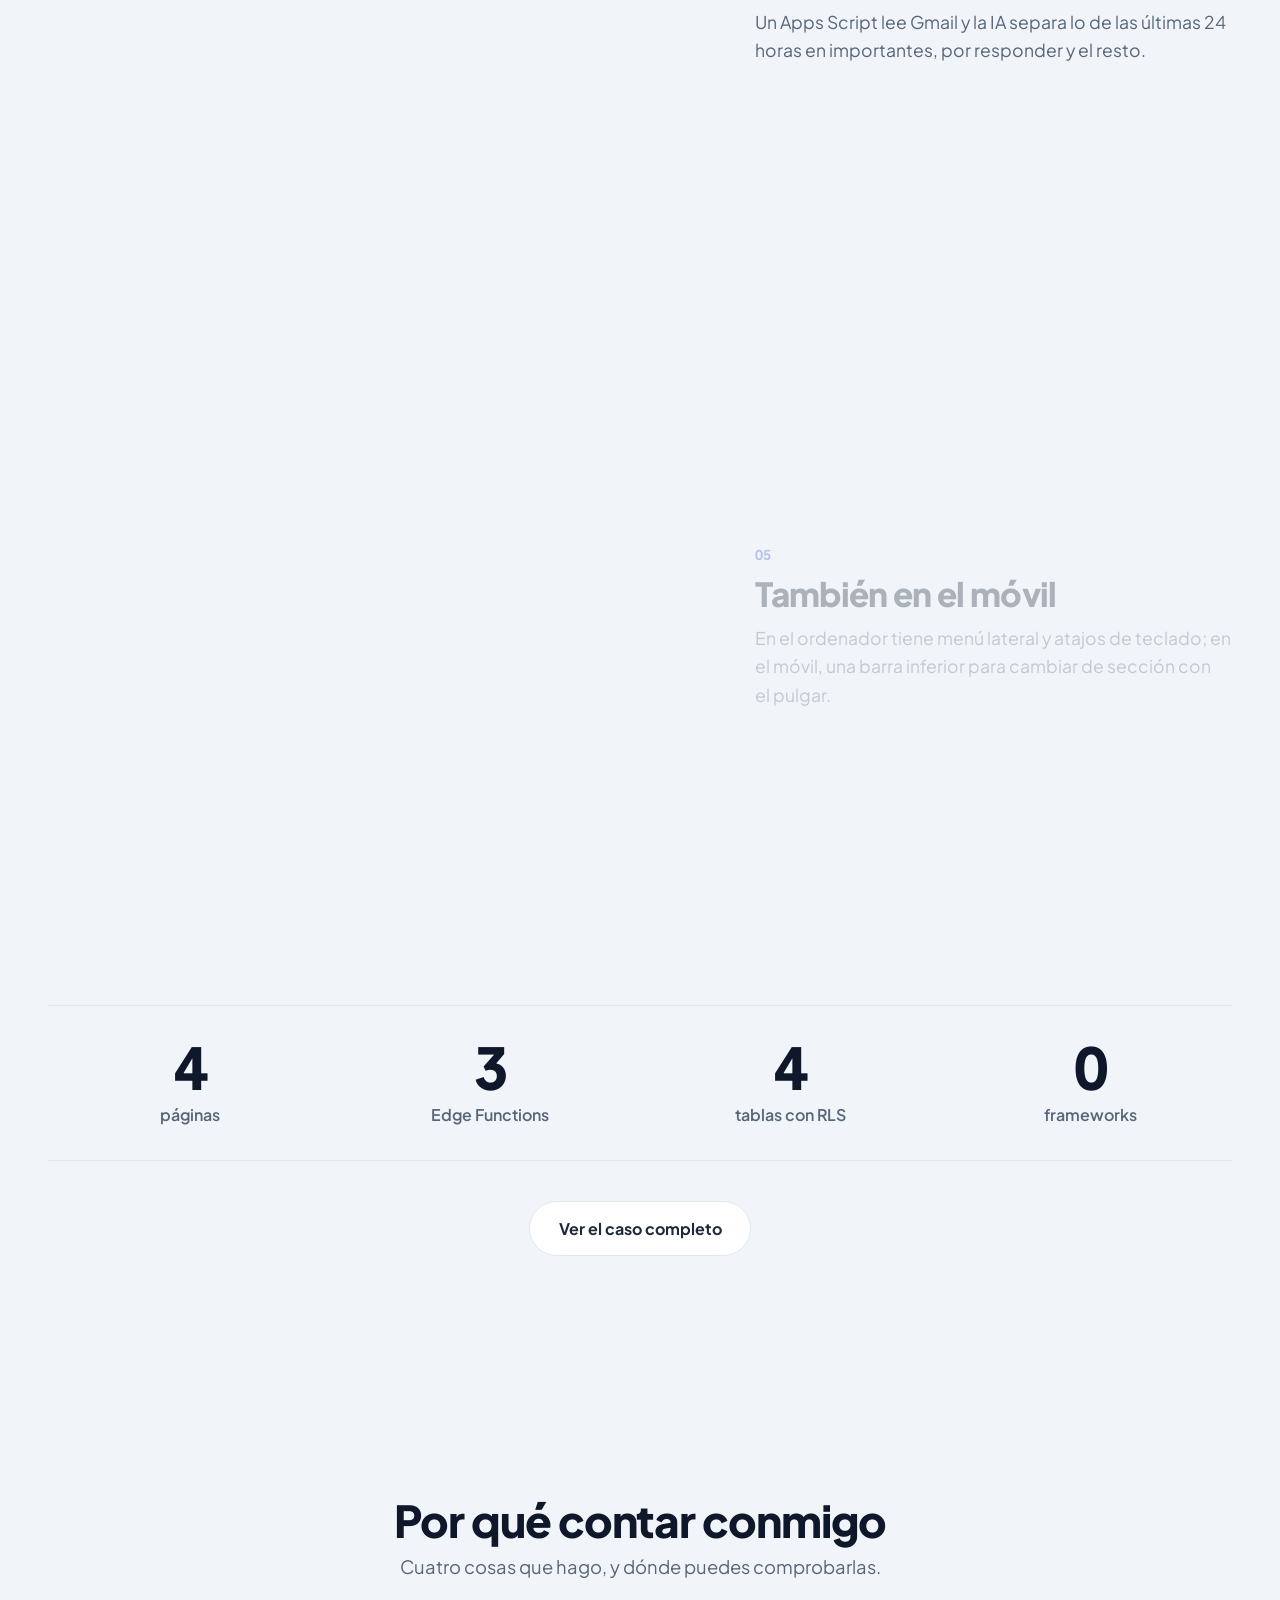
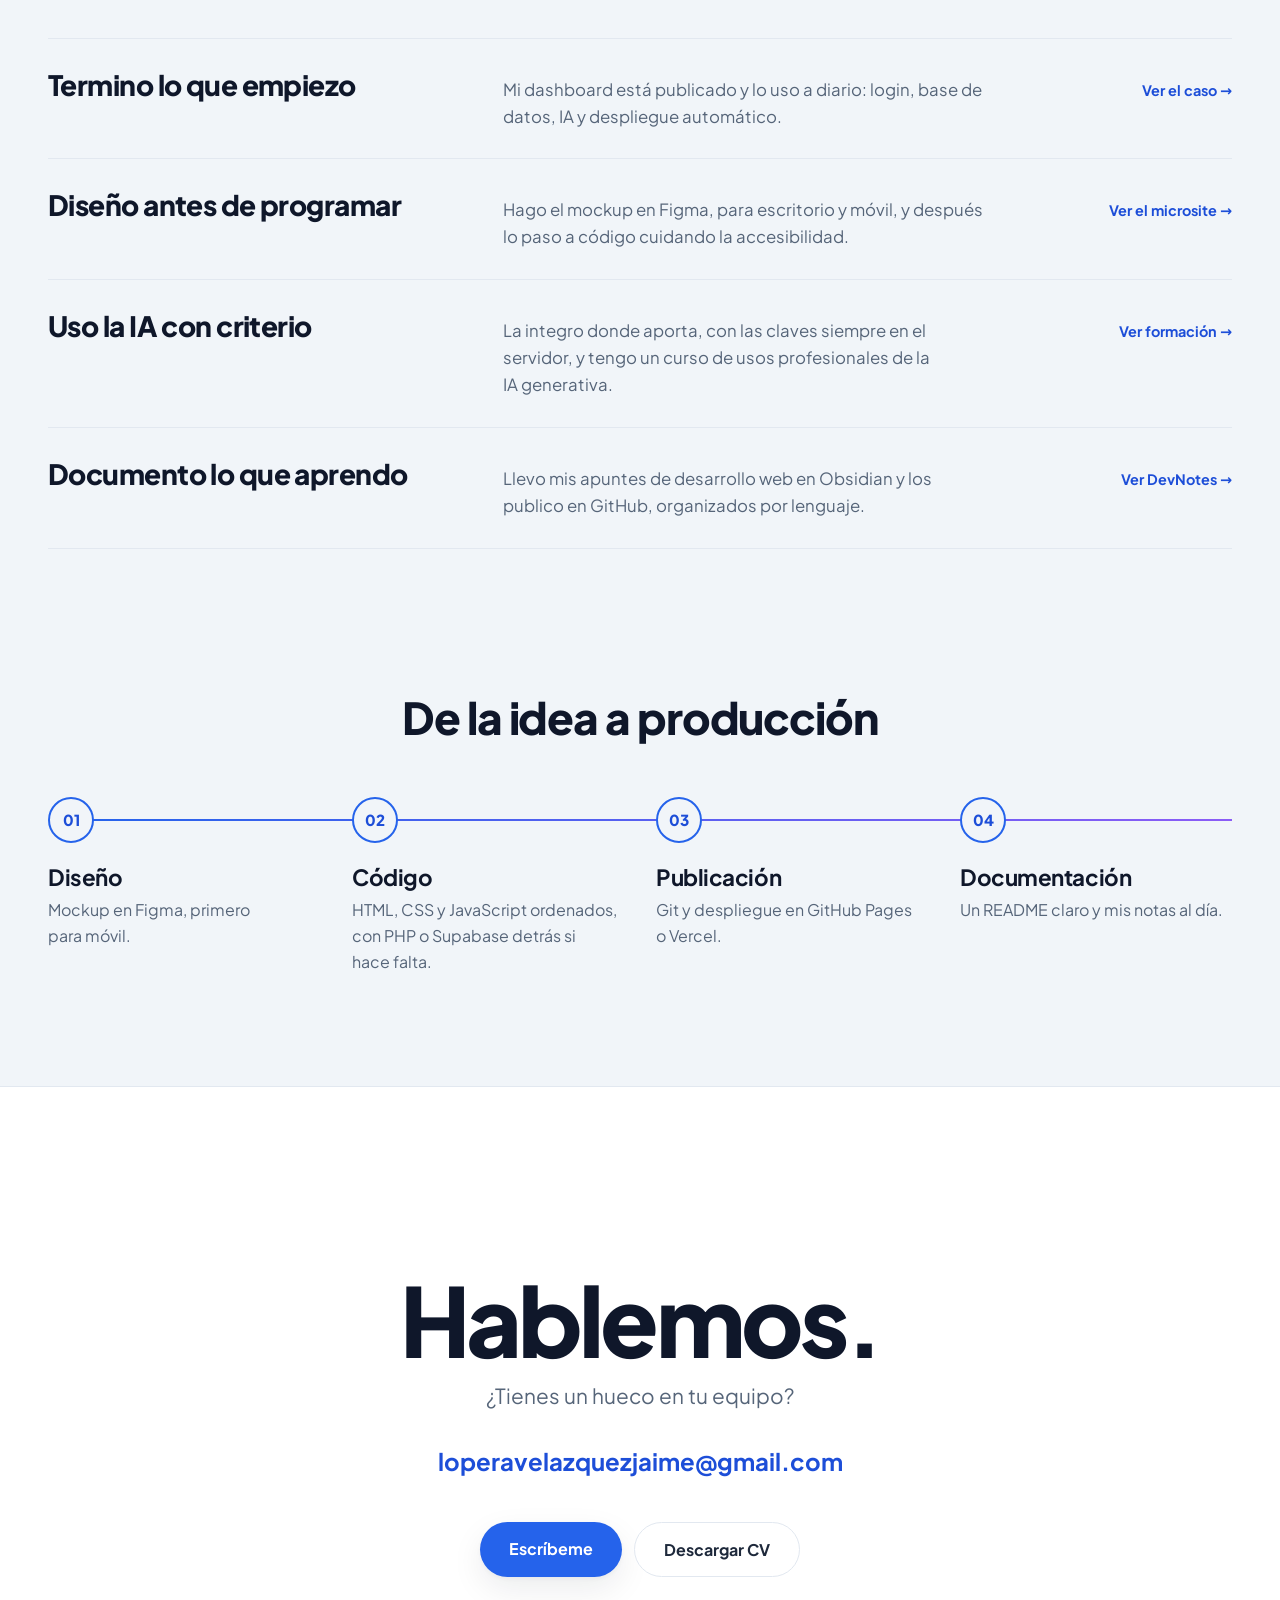
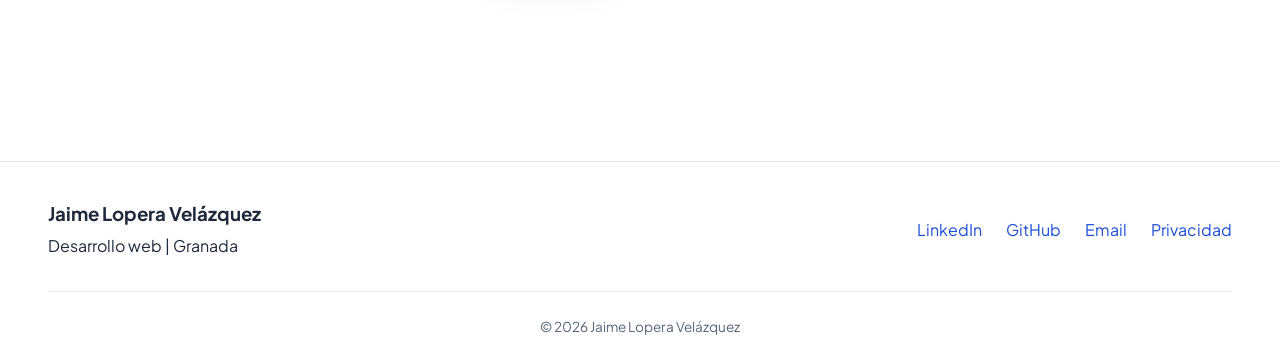
==== commit 6776cd0d: "Capturas nuevas del dashboard: una de cada página - Inicio, Finanzas, Plan y móvil actualizadas con " ====
--- a/index.html
+++ b/index.html
@@ -20,8 +20,8 @@
     <title>Jaime Lopera | Desarrollo web</title>
     <link rel="icon" href="data:image/svg+xml,%3Csvg xmlns='http://www.w3.org/2000/svg' viewBox='0 0 128 128'%3E%3Crect width='128' height='128' rx='30' fill='%230f172a'/%3E%3Cg fill='none' stroke='%2360a5fa' stroke-width='7' stroke-linecap='round' stroke-linejoin='round'%3E%3Cpath d='M32 44 14 64 32 84M96 44 114 64 96 84'/%3E%3C/g%3E%3Cg fill='none' stroke='%23fff' stroke-width='9' stroke-linecap='round' stroke-linejoin='round'%3E%3Cpath d='M56 42V72Q56 86 44 86M72 42V86H84'/%3E%3C/g%3E%3C/svg%3E">
     <link rel="preload" href="resources/fonts/plus-jakarta-sans-latin-wght-normal.woff2" as="font" type="font/woff2" crossorigin>
-    <link rel="stylesheet" href="css/style.css?v=20261111i">
-    <script src="js/theme.js?v=20261111i"></script>
+    <link rel="stylesheet" href="css/style.css?v=20261111j">
+    <script src="js/theme.js?v=20261111j"></script>
 </head>
 <body>
 
@@ -180,7 +180,8 @@
                                     <img src="resources/dashboard-inicio.webp" alt="" class="captura activa" data-paso="0" loading="lazy" width="1600" height="960">
                                     <img src="resources/dashboard-finanzas.webp" alt="" class="captura" data-paso="1" loading="lazy" width="1600" height="960">
                                     <img src="resources/dashboard-plan.webp" alt="" class="captura" data-paso="2" loading="lazy" width="1600" height="960">
-                                    <img src="resources/dashboard-inicio-movil.webp" alt="" class="captura captura-movil" data-paso="3" loading="lazy" width="600" height="1298">
+                                    <img src="resources/dashboard-correo.webp" alt="" class="captura" data-paso="3" loading="lazy" width="1600" height="960">
+                                    <img src="resources/dashboard-inicio-movil.webp" alt="" class="captura captura-movil" data-paso="4" loading="lazy" width="600" height="1298">
                                 </div>
                             </div>
                         </div>
@@ -190,7 +191,7 @@
                                 <img src="resources/dashboard-inicio.webp" alt="Pantalla de inicio del dashboard" class="paso-captura" loading="lazy" width="1600" height="960">
                                 <span class="paso-num">01</span>
                                 <h3>Mi día en una pantalla</h3>
-                                <p>El inicio junta el balance del mes, lo que me toca estudiar hoy, los próximos exámenes y un temporizador pomodoro.</p>
+                                <p>El inicio me dice qué toca ahora y cuánto le queda, y junta el día completo, el balance del mes, las próximas entregas y un temporizador pomodoro.</p>
                             </article>
                             <article class="paso" data-paso="1">
                                 <img src="resources/dashboard-finanzas.webp" alt="Página de finanzas con gráficos" class="paso-captura" loading="lazy" width="1600" height="960">
@@ -205,10 +206,16 @@
                                 <p>A partir de mis exámenes y entregas, la IA reparte la semana en dos pasos. Lo que ya ha pasado nunca se reescribe: lo protege el propio JavaScript.</p>
                             </article>
                             <article class="paso" data-paso="3">
+                                <img src="resources/dashboard-correo.webp" alt="Resumen del correo" class="paso-captura" loading="lazy" width="1600" height="960">
+                                <span class="paso-num">04</span>
+                                <h3>Mi correo, resumido</h3>
+                                <p>Un Apps Script lee Gmail y la IA separa lo de las últimas 24 horas en importantes, por responder y el resto.</p>
+                            </article>
+                            <article class="paso" data-paso="4">
                                 <img src="resources/dashboard-inicio-movil.webp" alt="Dashboard en el móvil" class="paso-captura paso-captura-movil" loading="lazy" width="600" height="1298">
-                                <span class="paso-num">04</span>
+                                <span class="paso-num">05</span>
                                 <h3>También en el móvil</h3>
-                                <p>Es responsive y además resume mi correo de las últimas 24 horas: importantes, por responder y el resto.</p>
+                                <p>En el ordenador tiene menú lateral y atajos de teclado; en el móvil, una barra inferior para cambiar de sección con el pulgar.</p>
                             </article>
                         </div>
                     </div>
@@ -319,7 +326,7 @@
         </div>
     </footer>
 
-    <script src="js/main.js?v=20261111i"></script>
-    <script src="js/idiomas.js?v=20261111i"></script>
+    <script src="js/main.js?v=20261111j"></script>
+    <script src="js/idiomas.js?v=20261111j"></script>
 </body>
 </html>
--- a/css/style.css
+++ b/css/style.css
@@ -2022,6 +2022,12 @@
     border: 1px solid var(--border);
 }
 
+/* El móvil ocupa la tercera columna a lo alto de dos filas de capturas */
+.caso-galeria-movil {
+    grid-column: 3;
+    grid-row: 1 / span 2;
+}
+
 .caso-galeria figcaption {
     font-size: 0.85rem;
     color: var(--text-muted);
@@ -2040,6 +2046,8 @@
     }
 
     .caso-galeria-movil {
+        grid-column: auto;
+        grid-row: auto;
         width: 55%;
     }
 }
@@ -3400,3 +3408,18 @@
     font-size: clamp(1.1rem, 1.6vw, 1.3rem);
     line-height: 1.55;
 }
+
+/* Primera capa de información bajo el formulario de contacto */
+.form-aviso {
+    margin-top: 1rem;
+    font-size: 0.8rem;
+    line-height: 1.5;
+    color: var(--text-muted);
+}
+
+.legal-block ul {
+    margin: 0.5rem 0 1rem 1.25rem;
+    display: flex;
+    flex-direction: column;
+    gap: 0.35rem;
+}
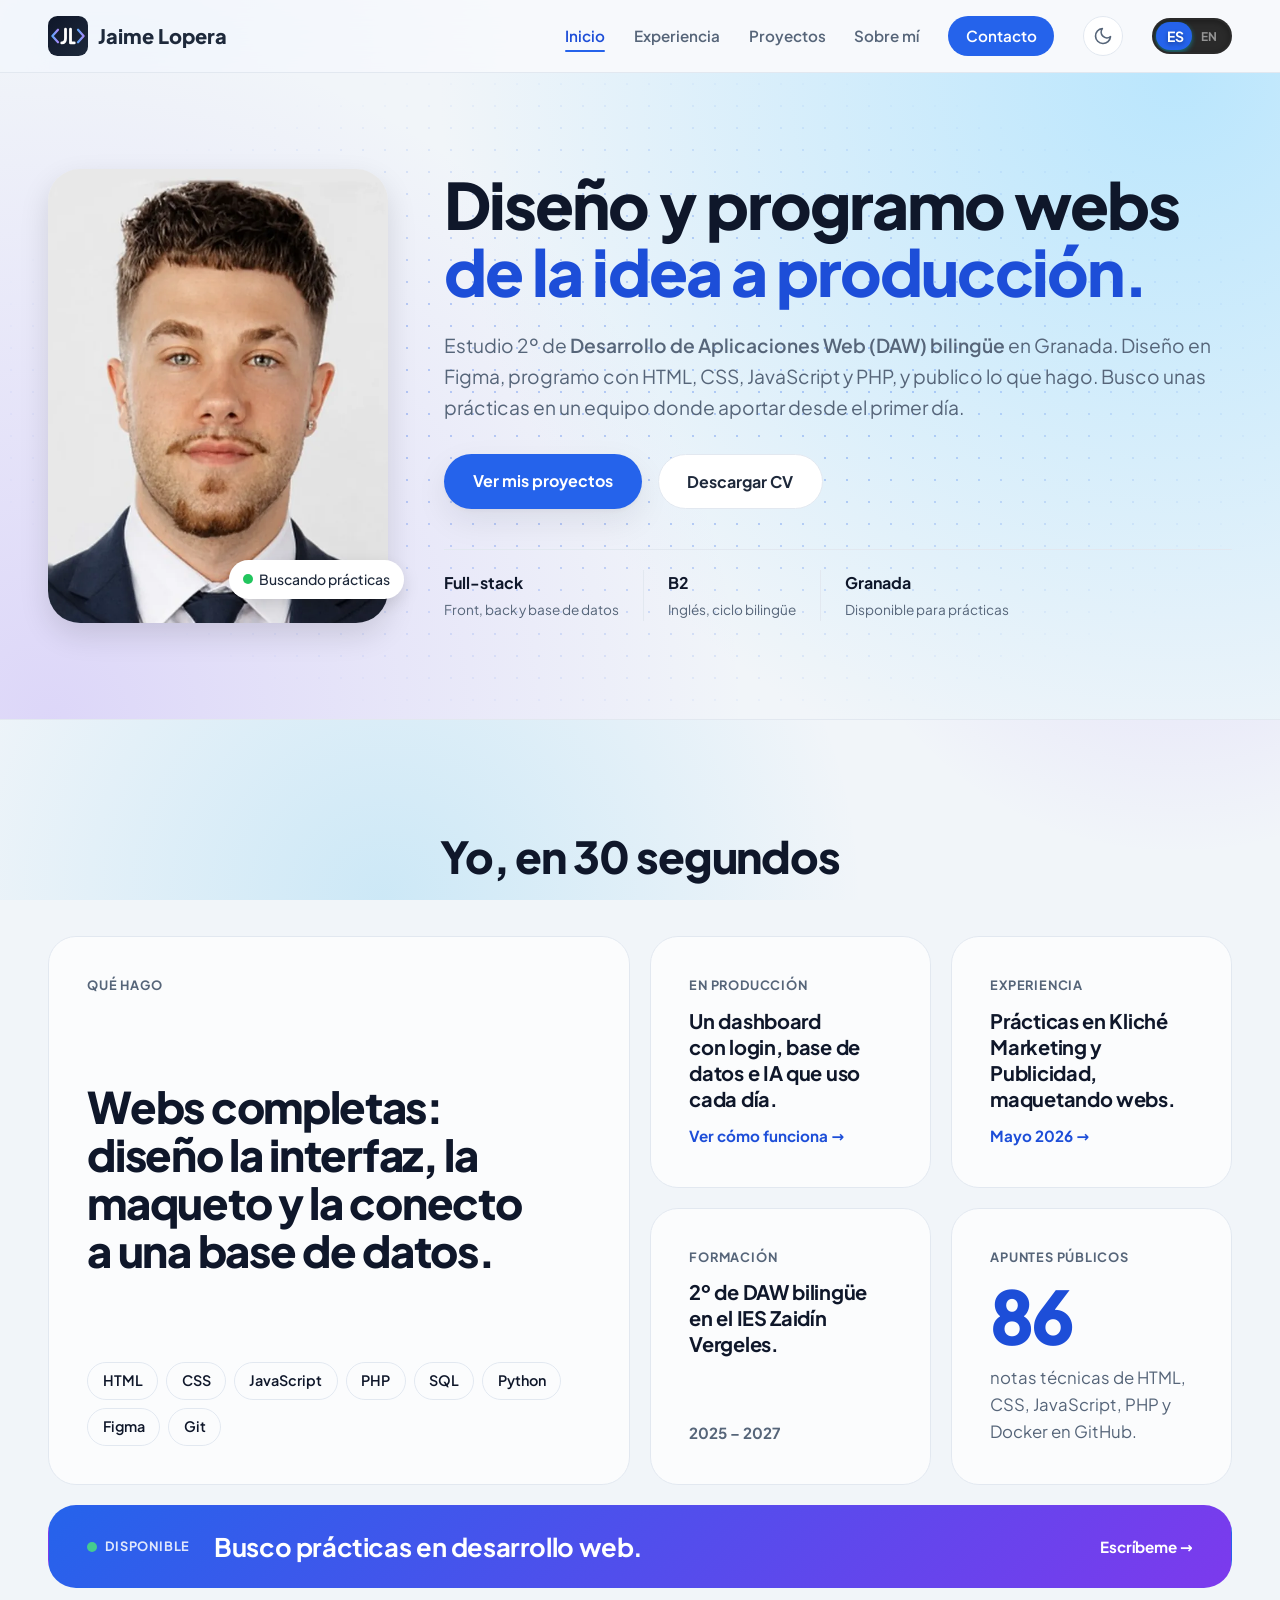
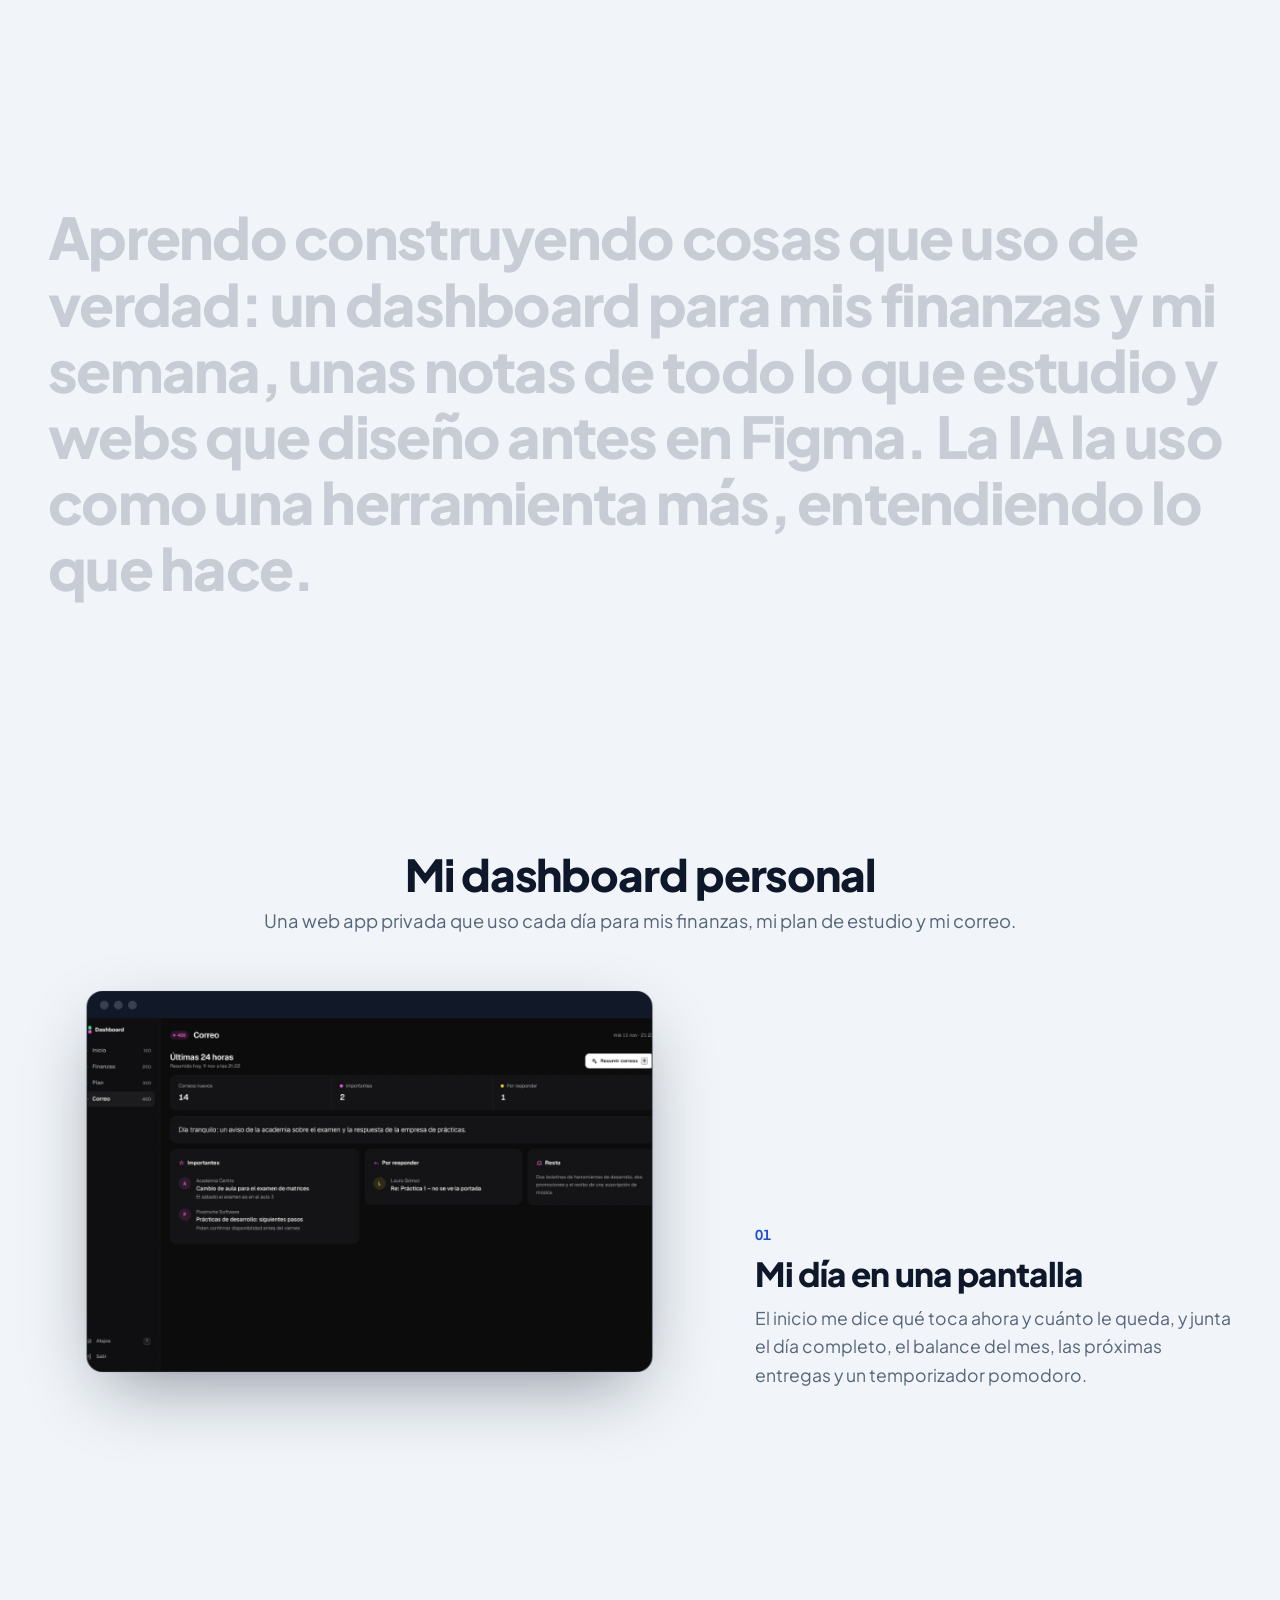
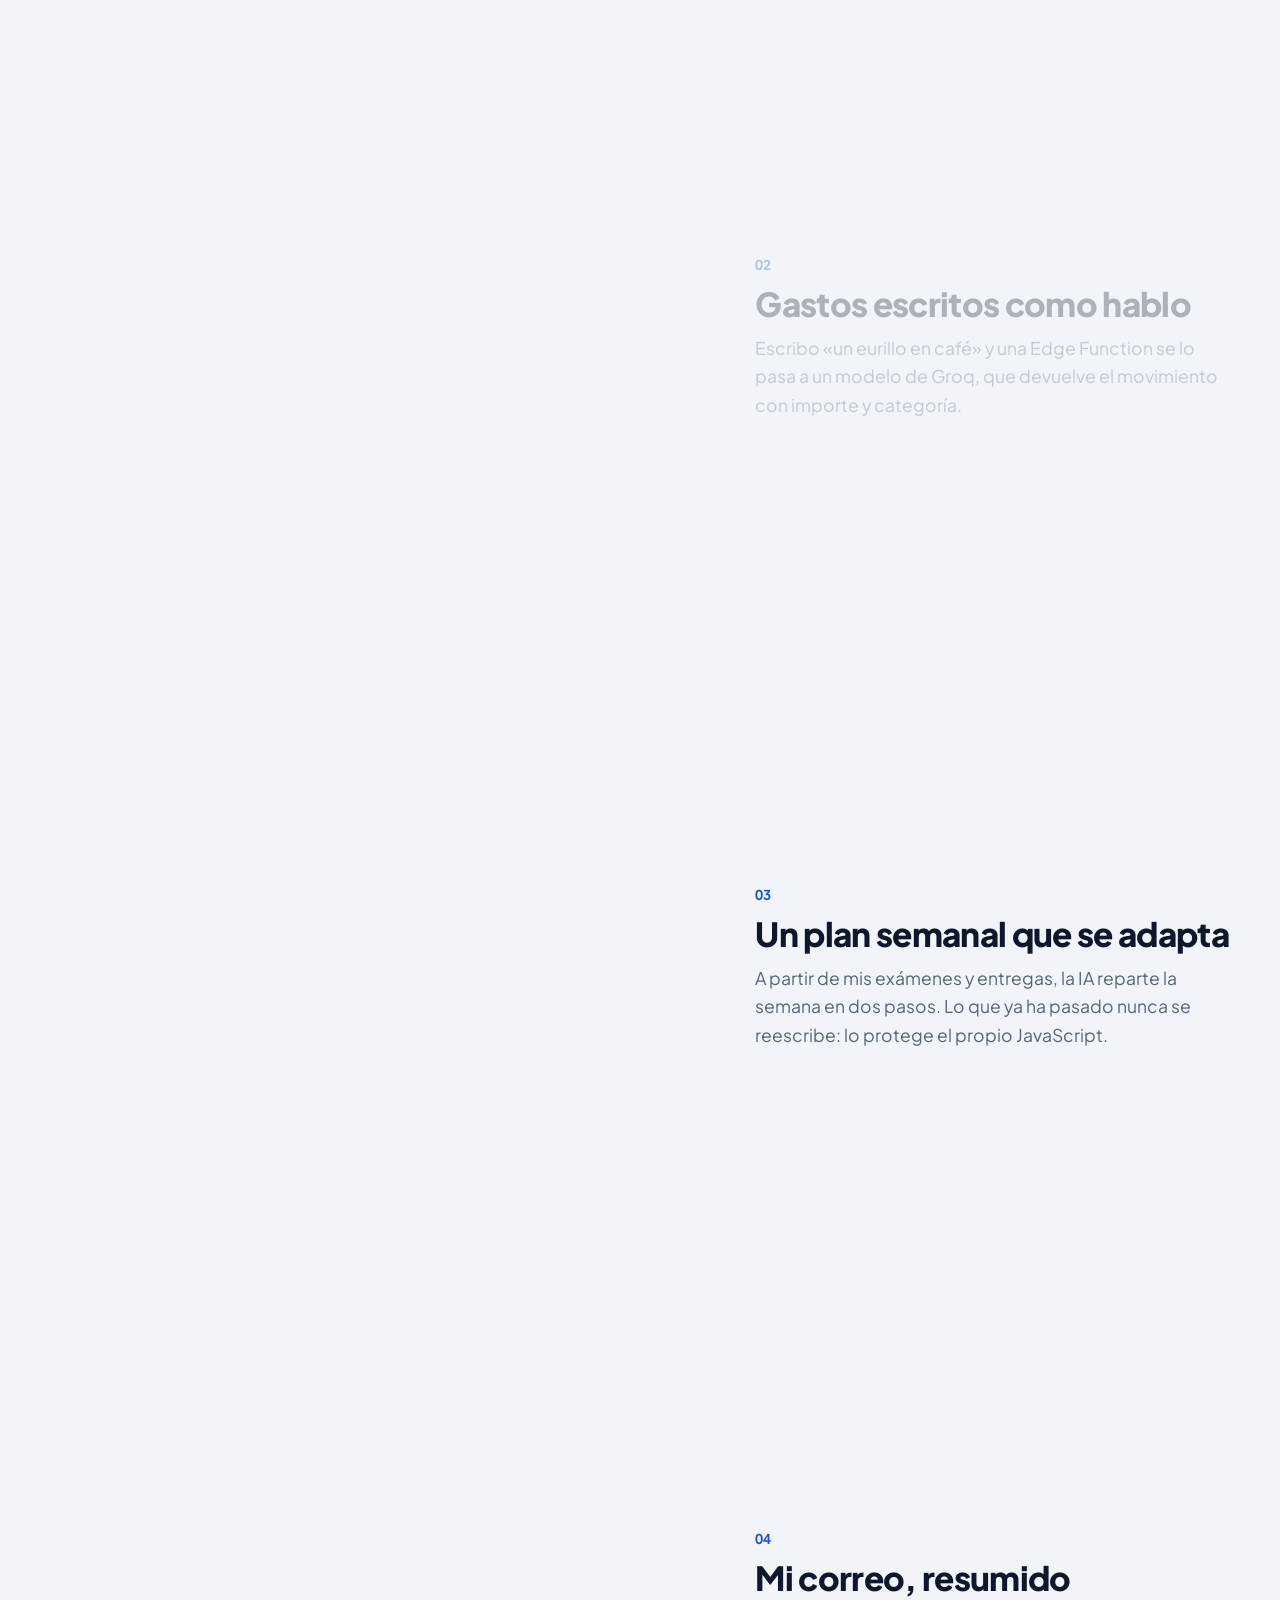
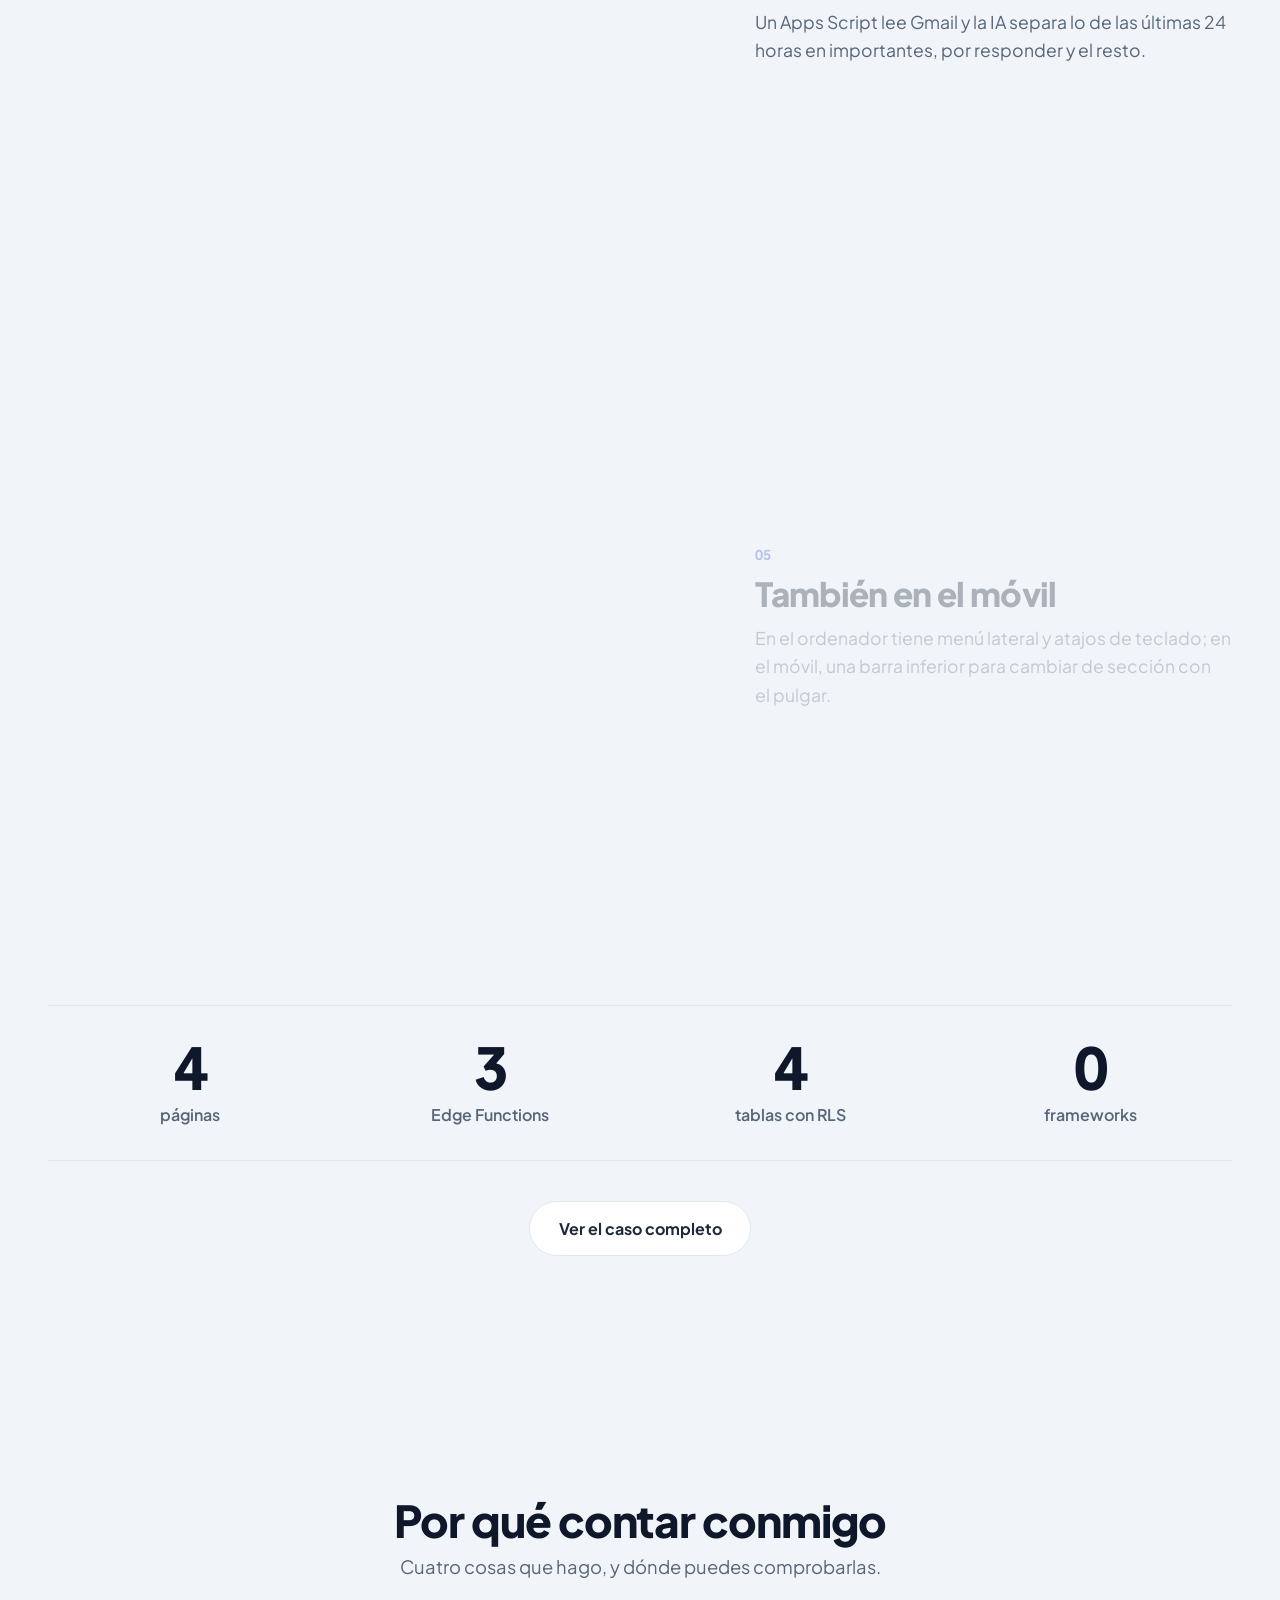
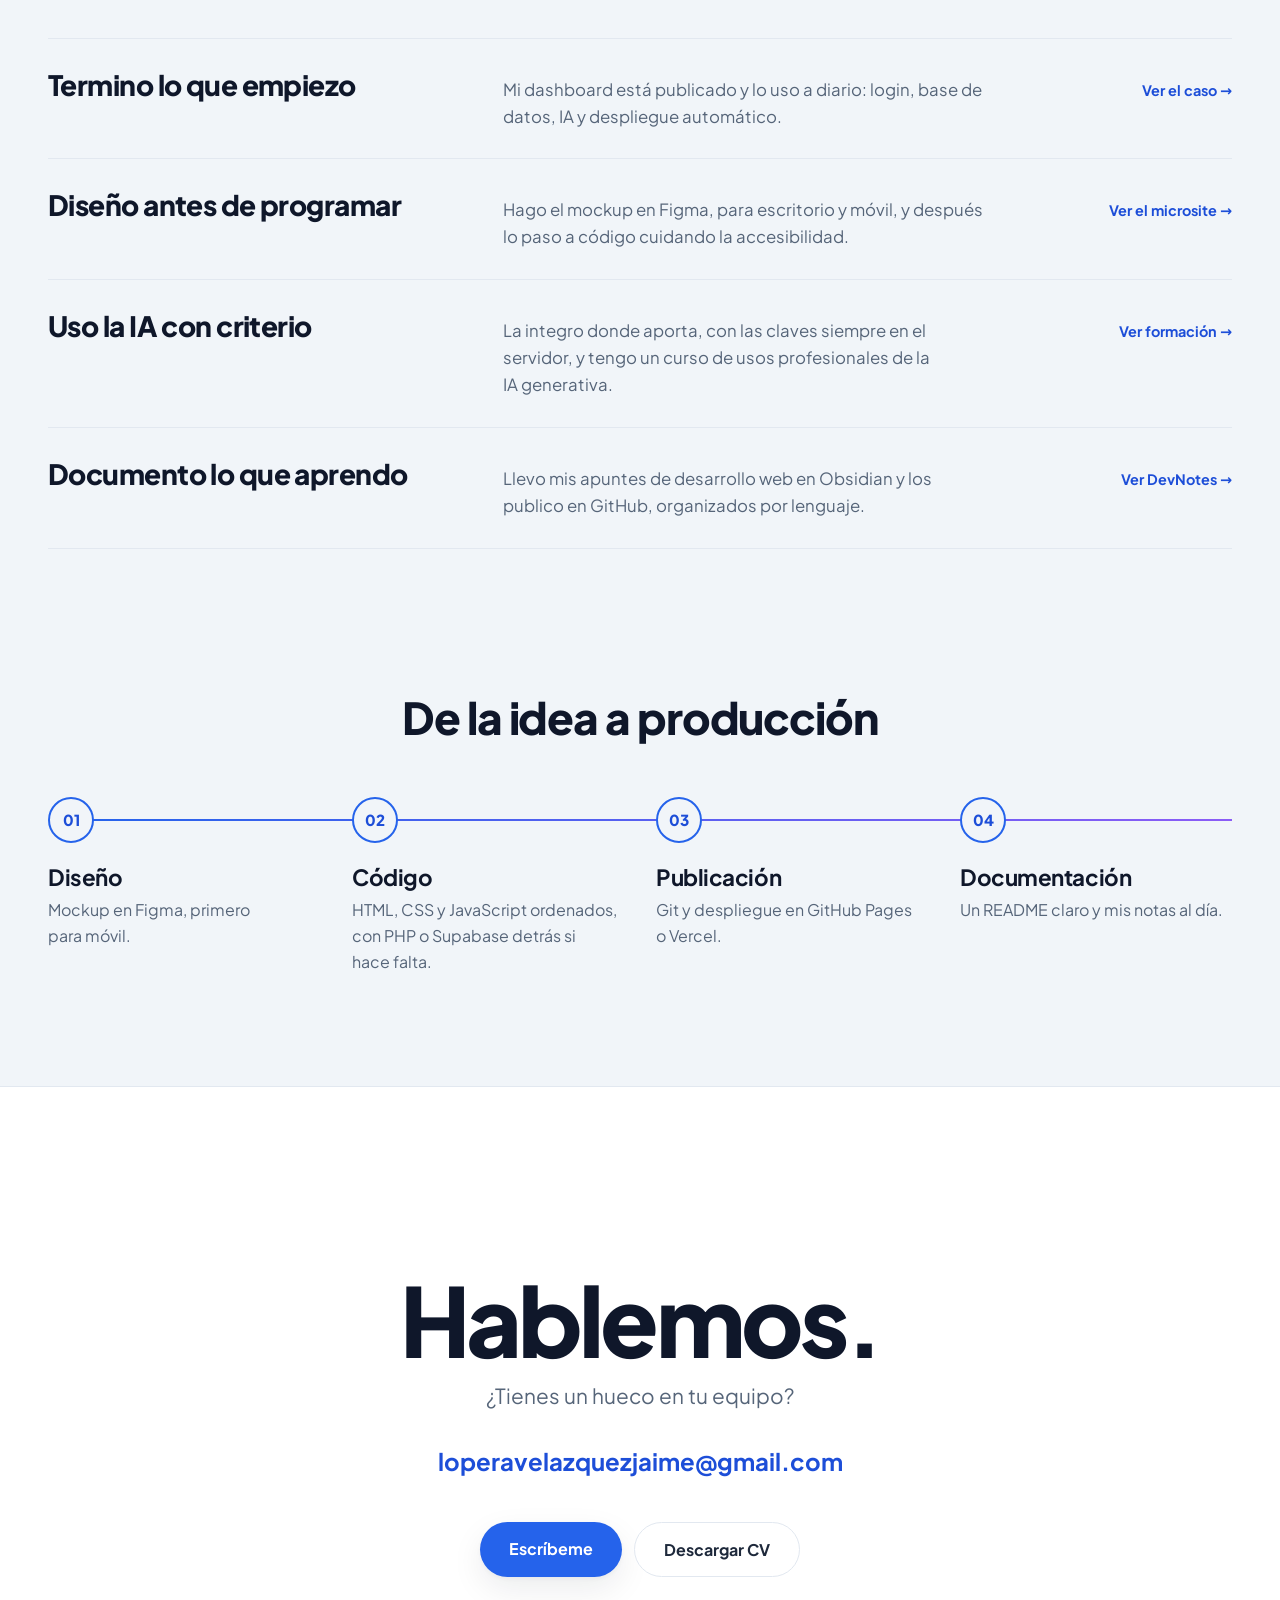
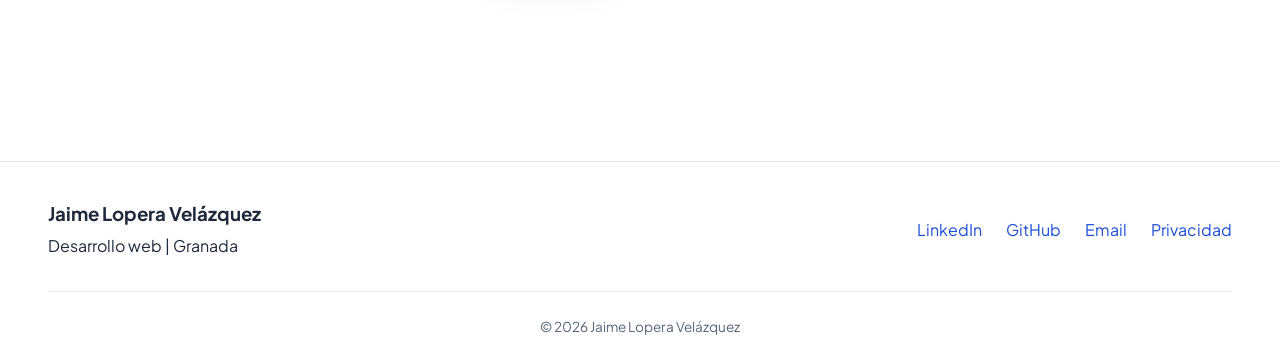
==== commit abdae7fd: "Forzar la descarga de las capturas nuevas del dashboard" ====
--- a/index.html
+++ b/index.html
@@ -177,42 +177,42 @@
                             <div class="dispositivo">
                                 <div class="dispositivo-barra"><span></span><span></span><span></span></div>
                                 <div class="dispositivo-pantalla">
-                                    <img src="resources/dashboard-inicio.webp" alt="" class="captura activa" data-paso="0" loading="lazy" width="1600" height="960">
-                                    <img src="resources/dashboard-finanzas.webp" alt="" class="captura" data-paso="1" loading="lazy" width="1600" height="960">
-                                    <img src="resources/dashboard-plan.webp" alt="" class="captura" data-paso="2" loading="lazy" width="1600" height="960">
-                                    <img src="resources/dashboard-correo.webp" alt="" class="captura" data-paso="3" loading="lazy" width="1600" height="960">
-                                    <img src="resources/dashboard-inicio-movil.webp" alt="" class="captura captura-movil" data-paso="4" loading="lazy" width="600" height="1298">
+                                    <img src="resources/dashboard-inicio.webp?v=3" alt="" class="captura activa" data-paso="0" loading="lazy" width="1600" height="960">
+                                    <img src="resources/dashboard-finanzas.webp?v=3" alt="" class="captura" data-paso="1" loading="lazy" width="1600" height="960">
+                                    <img src="resources/dashboard-plan.webp?v=3" alt="" class="captura" data-paso="2" loading="lazy" width="1600" height="960">
+                                    <img src="resources/dashboard-correo.webp?v=3" alt="" class="captura" data-paso="3" loading="lazy" width="1600" height="960">
+                                    <img src="resources/dashboard-inicio-movil.webp?v=3" alt="" class="captura captura-movil" data-paso="4" loading="lazy" width="600" height="1298">
                                 </div>
                             </div>
                         </div>
 
                         <div class="historia-pasos">
                             <article class="paso activo" data-paso="0">
-                                <img src="resources/dashboard-inicio.webp" alt="Pantalla de inicio del dashboard" class="paso-captura" loading="lazy" width="1600" height="960">
+                                <img src="resources/dashboard-inicio.webp?v=3" alt="Pantalla de inicio del dashboard" class="paso-captura" loading="lazy" width="1600" height="960">
                                 <span class="paso-num">01</span>
                                 <h3>Mi día en una pantalla</h3>
                                 <p>El inicio me dice qué toca ahora y cuánto le queda, y junta el día completo, el balance del mes, las próximas entregas y un temporizador pomodoro.</p>
                             </article>
                             <article class="paso" data-paso="1">
-                                <img src="resources/dashboard-finanzas.webp" alt="Página de finanzas con gráficos" class="paso-captura" loading="lazy" width="1600" height="960">
+                                <img src="resources/dashboard-finanzas.webp?v=3" alt="Página de finanzas con gráficos" class="paso-captura" loading="lazy" width="1600" height="960">
                                 <span class="paso-num">02</span>
                                 <h3>Gastos escritos como hablo</h3>
                                 <p>Escribo «un eurillo en café» y una Edge Function se lo pasa a un modelo de Groq, que devuelve el movimiento con importe y categoría.</p>
                             </article>
                             <article class="paso" data-paso="2">
-                                <img src="resources/dashboard-plan.webp" alt="Plan semanal generado" class="paso-captura" loading="lazy" width="1600" height="960">
+                                <img src="resources/dashboard-plan.webp?v=3" alt="Plan semanal generado" class="paso-captura" loading="lazy" width="1600" height="960">
                                 <span class="paso-num">03</span>
                                 <h3>Un plan semanal que se adapta</h3>
                                 <p>A partir de mis exámenes y entregas, la IA reparte la semana en dos pasos. Lo que ya ha pasado nunca se reescribe: lo protege el propio JavaScript.</p>
                             </article>
                             <article class="paso" data-paso="3">
-                                <img src="resources/dashboard-correo.webp" alt="Resumen del correo" class="paso-captura" loading="lazy" width="1600" height="960">
+                                <img src="resources/dashboard-correo.webp?v=3" alt="Resumen del correo" class="paso-captura" loading="lazy" width="1600" height="960">
                                 <span class="paso-num">04</span>
                                 <h3>Mi correo, resumido</h3>
                                 <p>Un Apps Script lee Gmail y la IA separa lo de las últimas 24 horas en importantes, por responder y el resto.</p>
                             </article>
                             <article class="paso" data-paso="4">
-                                <img src="resources/dashboard-inicio-movil.webp" alt="Dashboard en el móvil" class="paso-captura paso-captura-movil" loading="lazy" width="600" height="1298">
+                                <img src="resources/dashboard-inicio-movil.webp?v=3" alt="Dashboard en el móvil" class="paso-captura paso-captura-movil" loading="lazy" width="600" height="1298">
                                 <span class="paso-num">05</span>
                                 <h3>También en el móvil</h3>
                                 <p>En el ordenador tiene menú lateral y atajos de teclado; en el móvil, una barra inferior para cambiar de sección con el pulgar.</p>
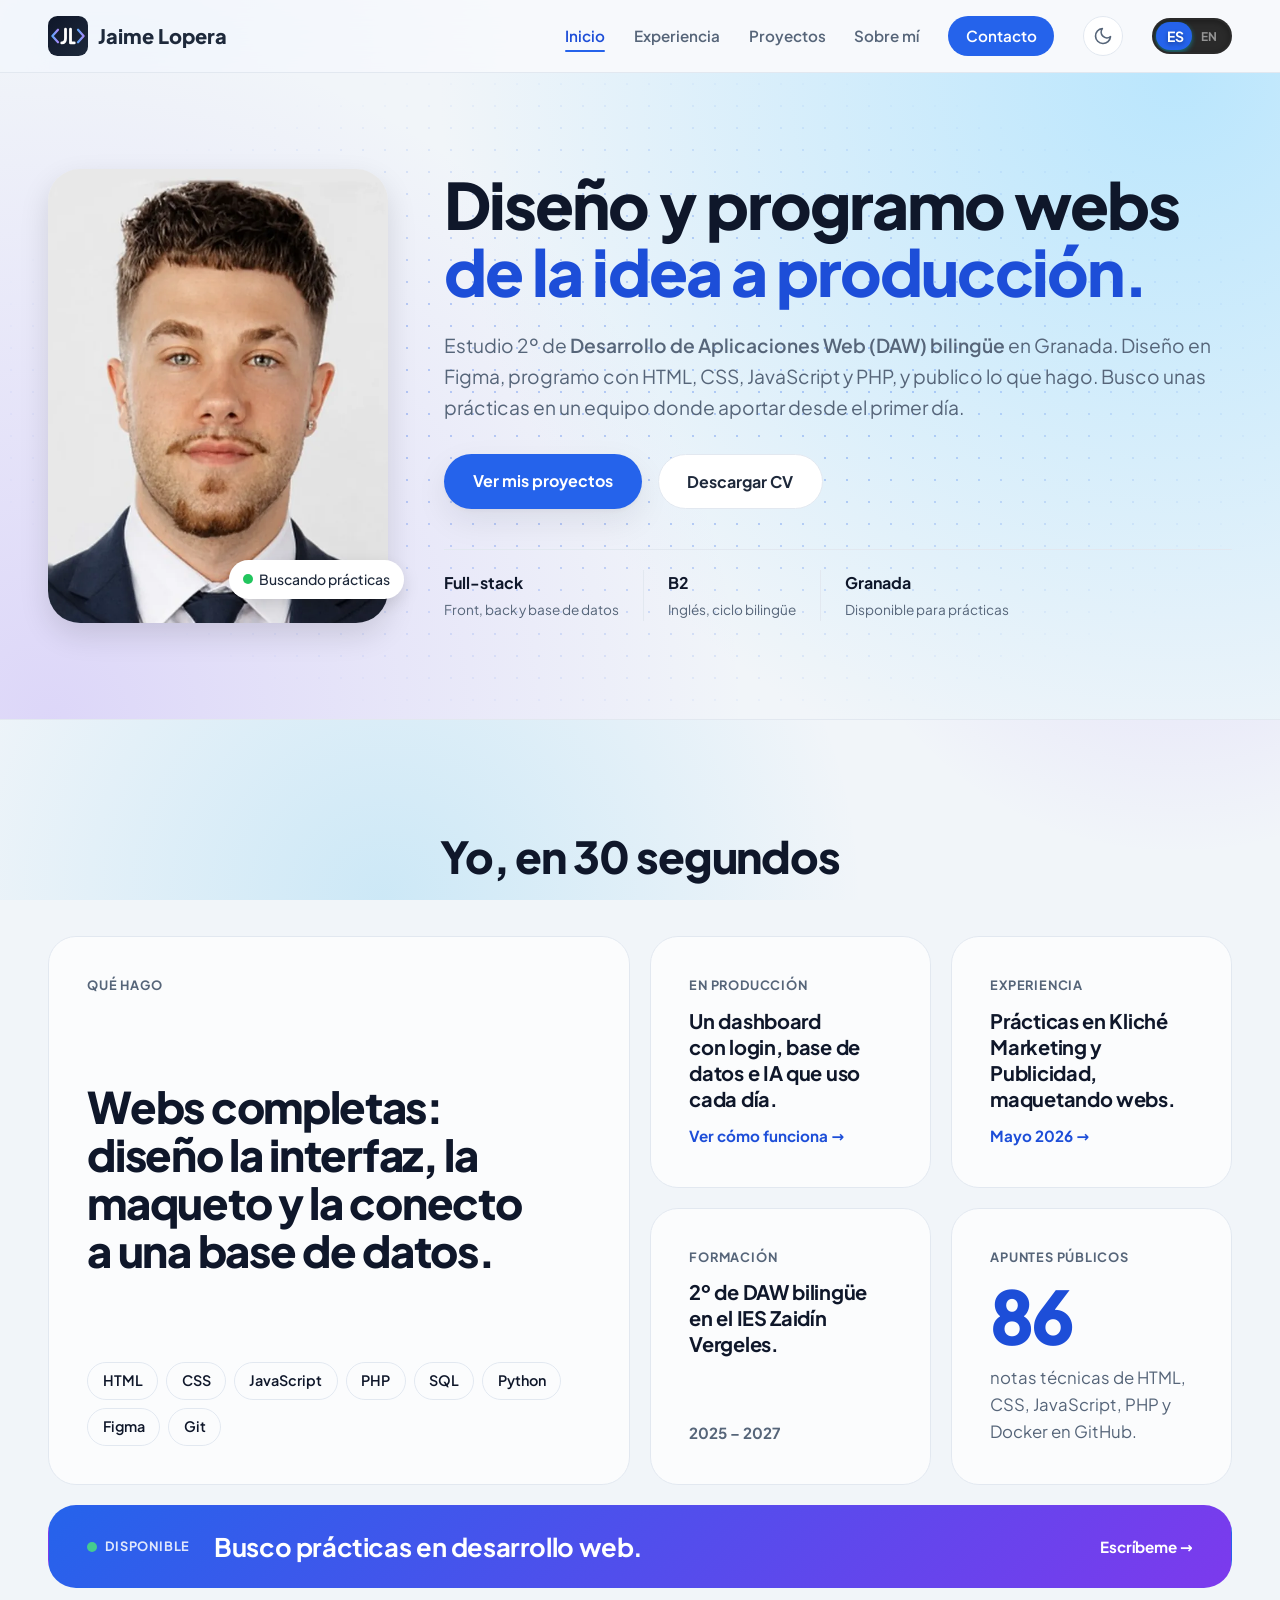
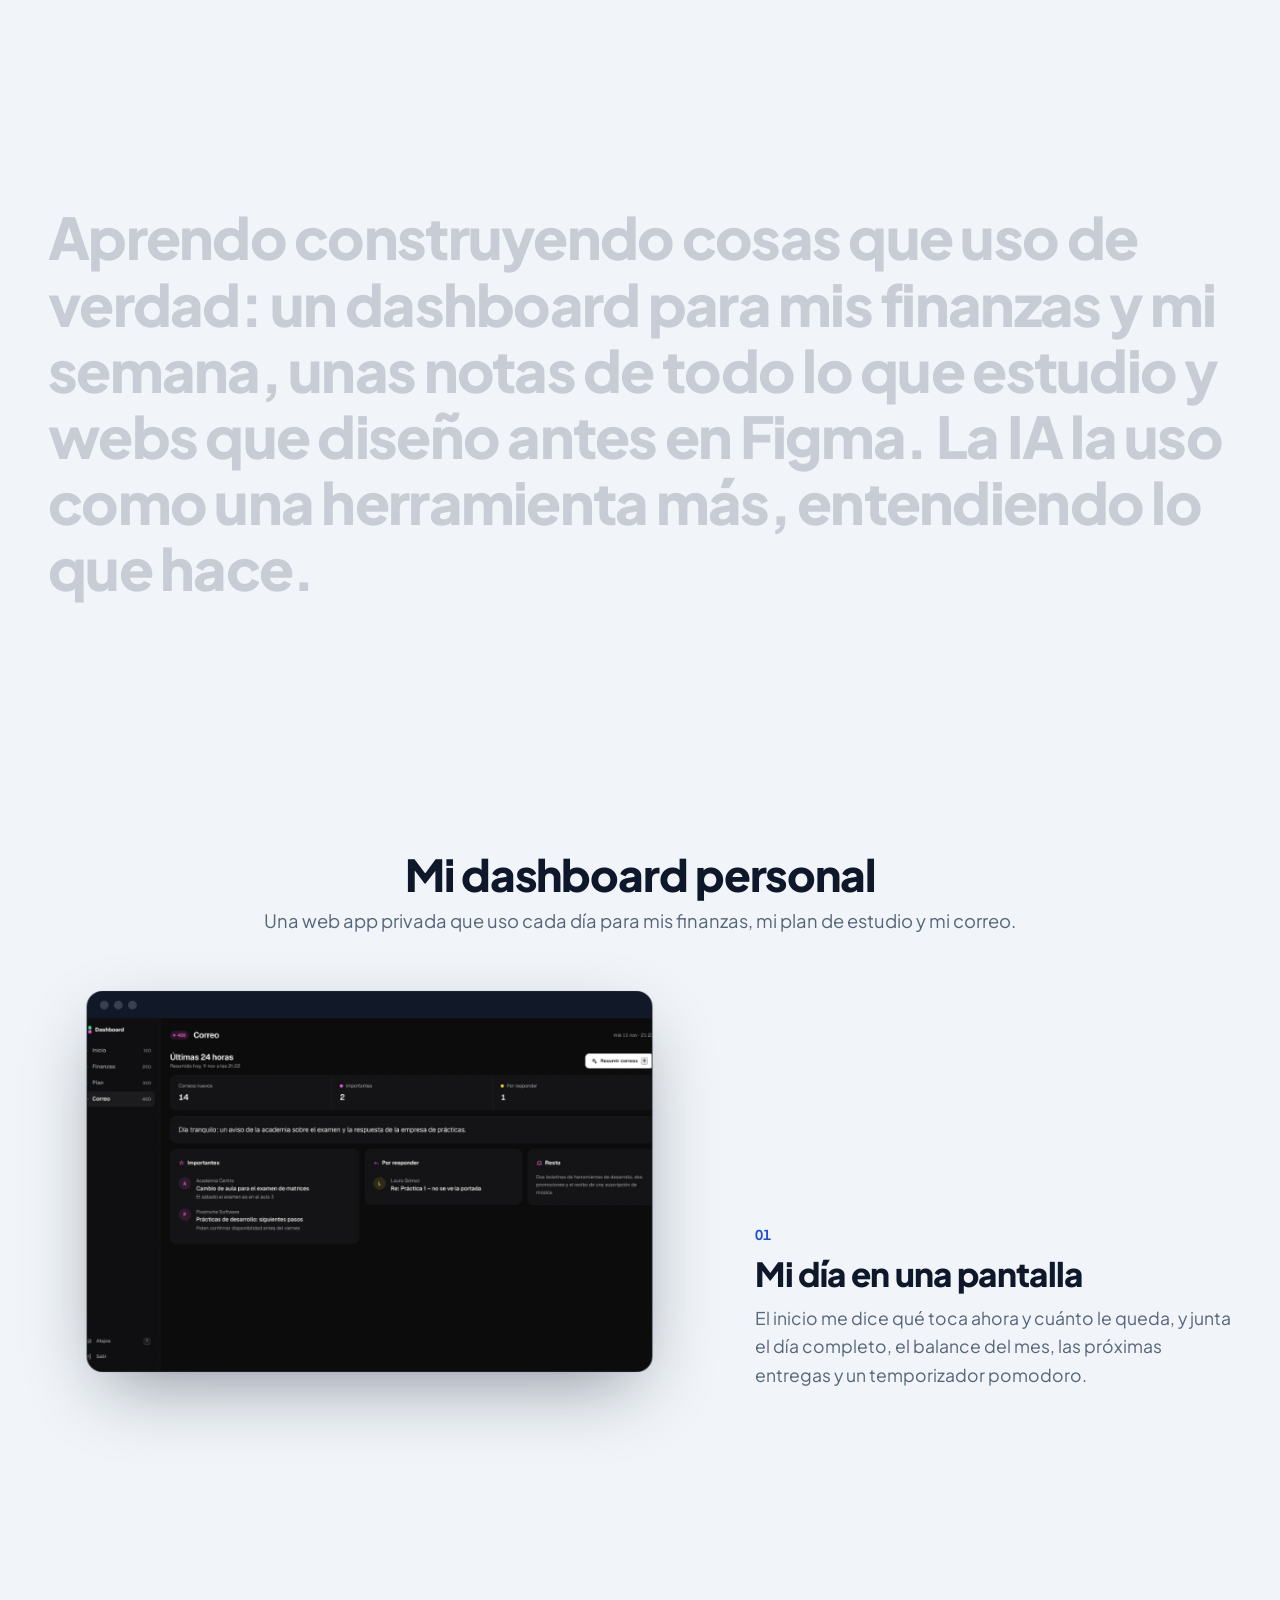
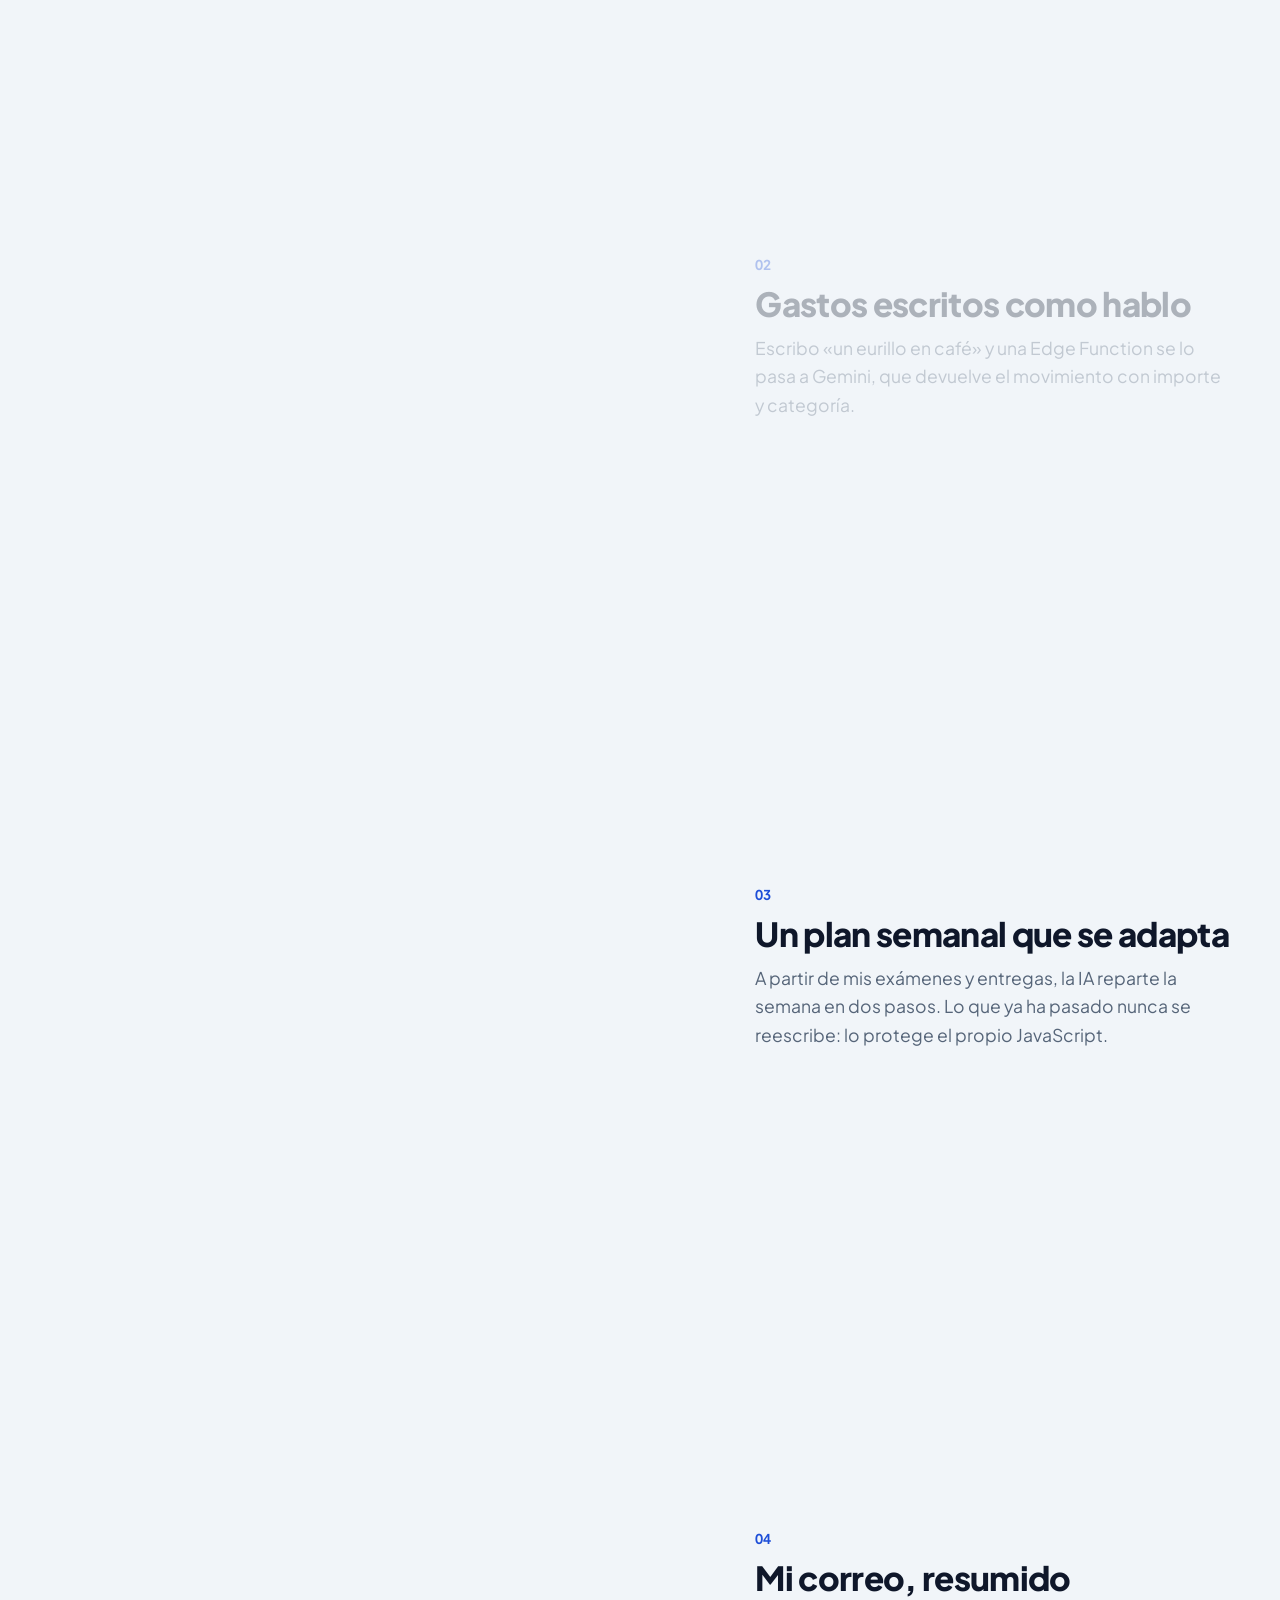
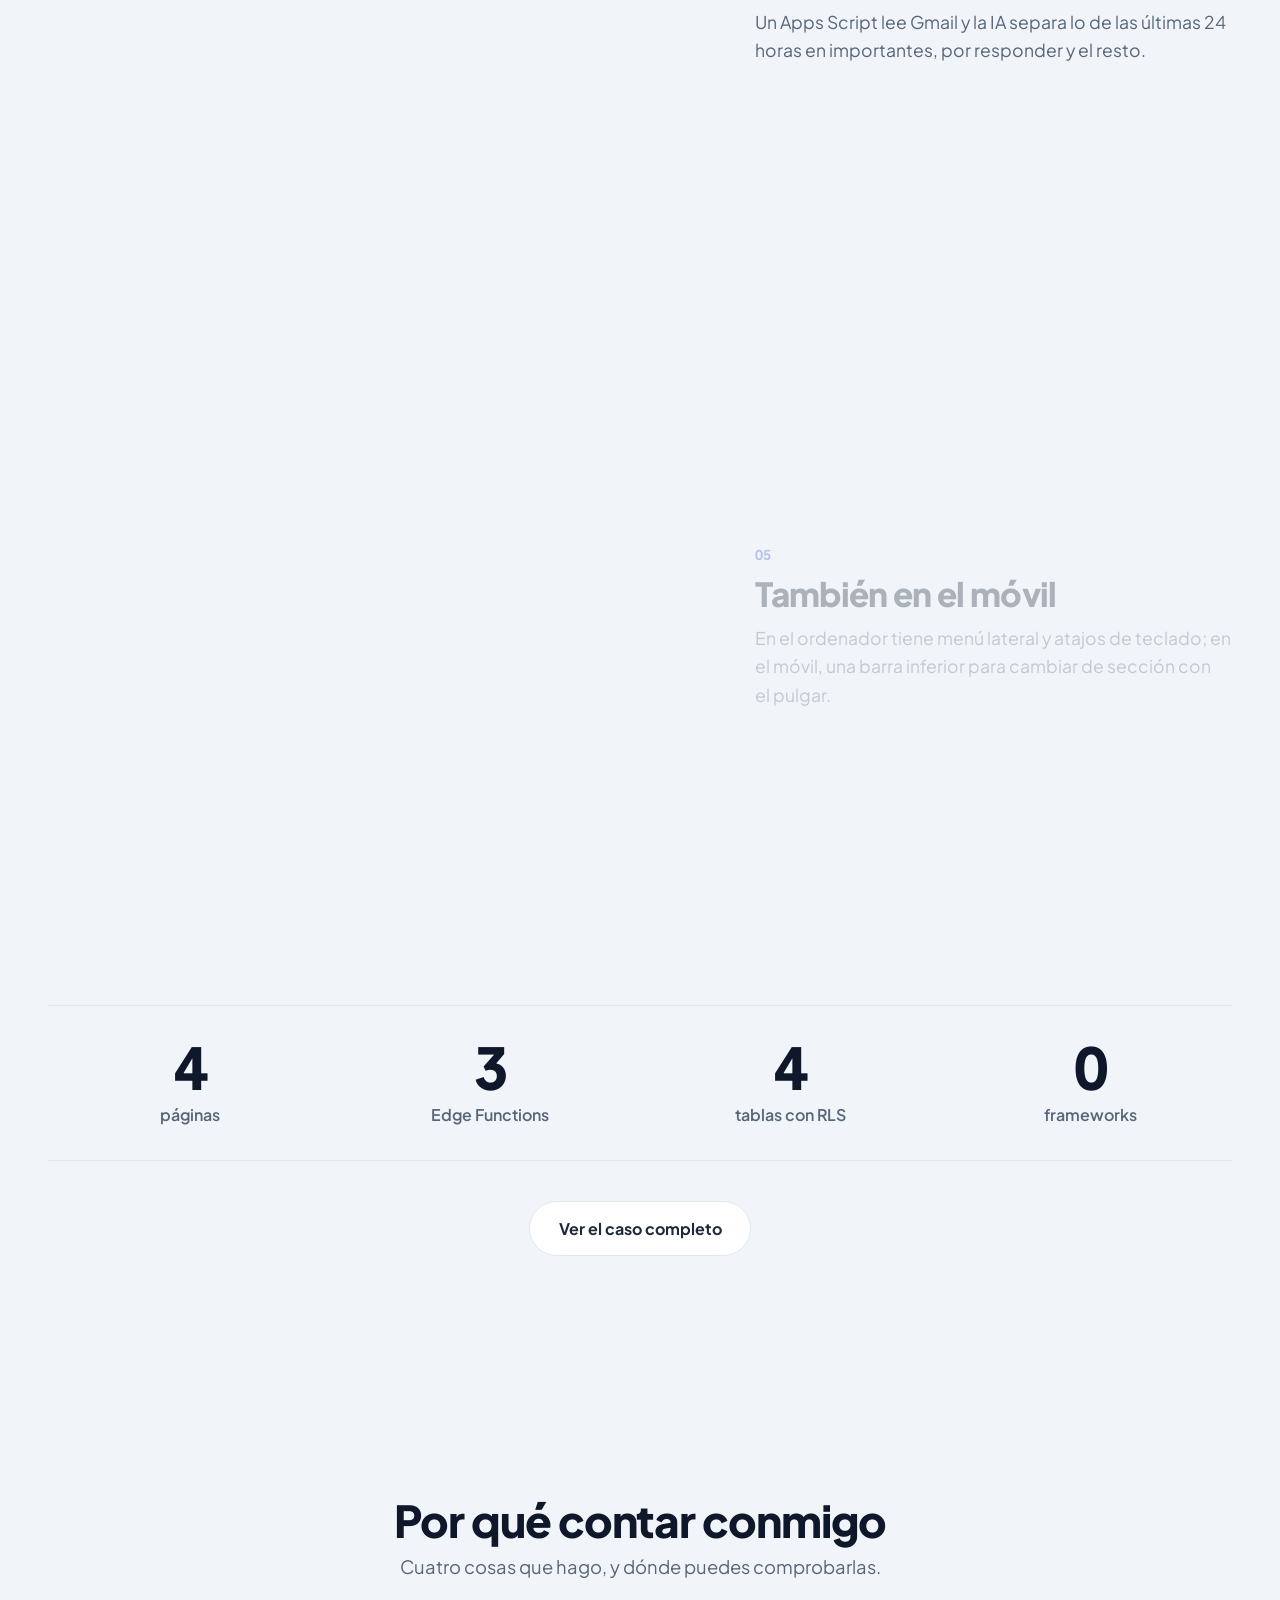
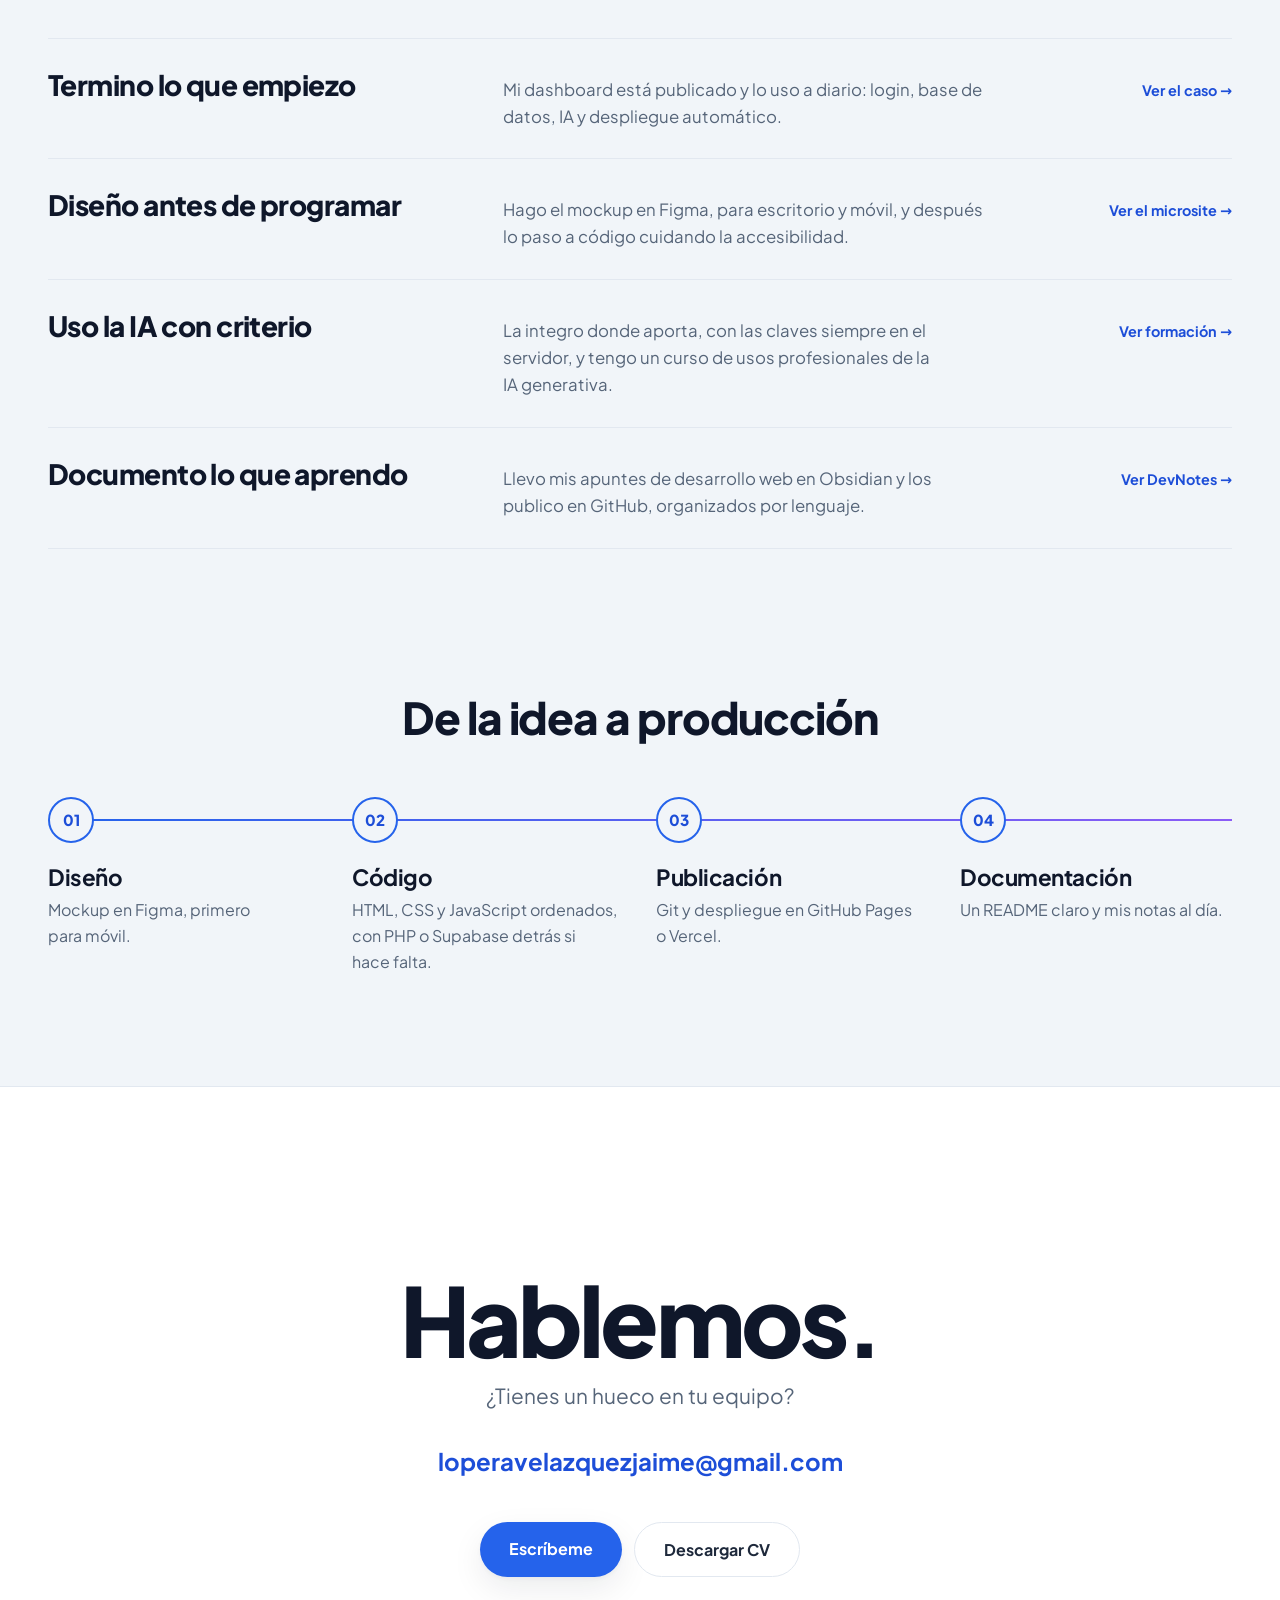
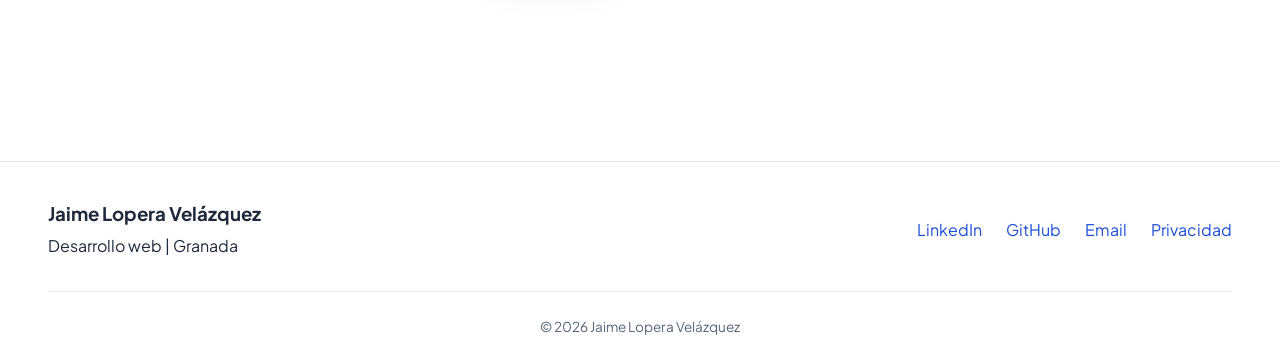
==== commit 1e60f72a: "Dashboard: la IA ahora es Gemini (Groq queda de respaldo)" ====
--- a/index.html
+++ b/index.html
@@ -197,7 +197,7 @@
                                 <img src="resources/dashboard-finanzas.webp?v=3" alt="Página de finanzas con gráficos" class="paso-captura" loading="lazy" width="1600" height="960">
                                 <span class="paso-num">02</span>
                                 <h3>Gastos escritos como hablo</h3>
-                                <p>Escribo «un eurillo en café» y una Edge Function se lo pasa a un modelo de Groq, que devuelve el movimiento con importe y categoría.</p>
+                                <p>Escribo «un eurillo en café» y una Edge Function se lo pasa a Gemini, que devuelve el movimiento con importe y categoría.</p>
                             </article>
                             <article class="paso" data-paso="2">
                                 <img src="resources/dashboard-plan.webp?v=3" alt="Plan semanal generado" class="paso-captura" loading="lazy" width="1600" height="960">
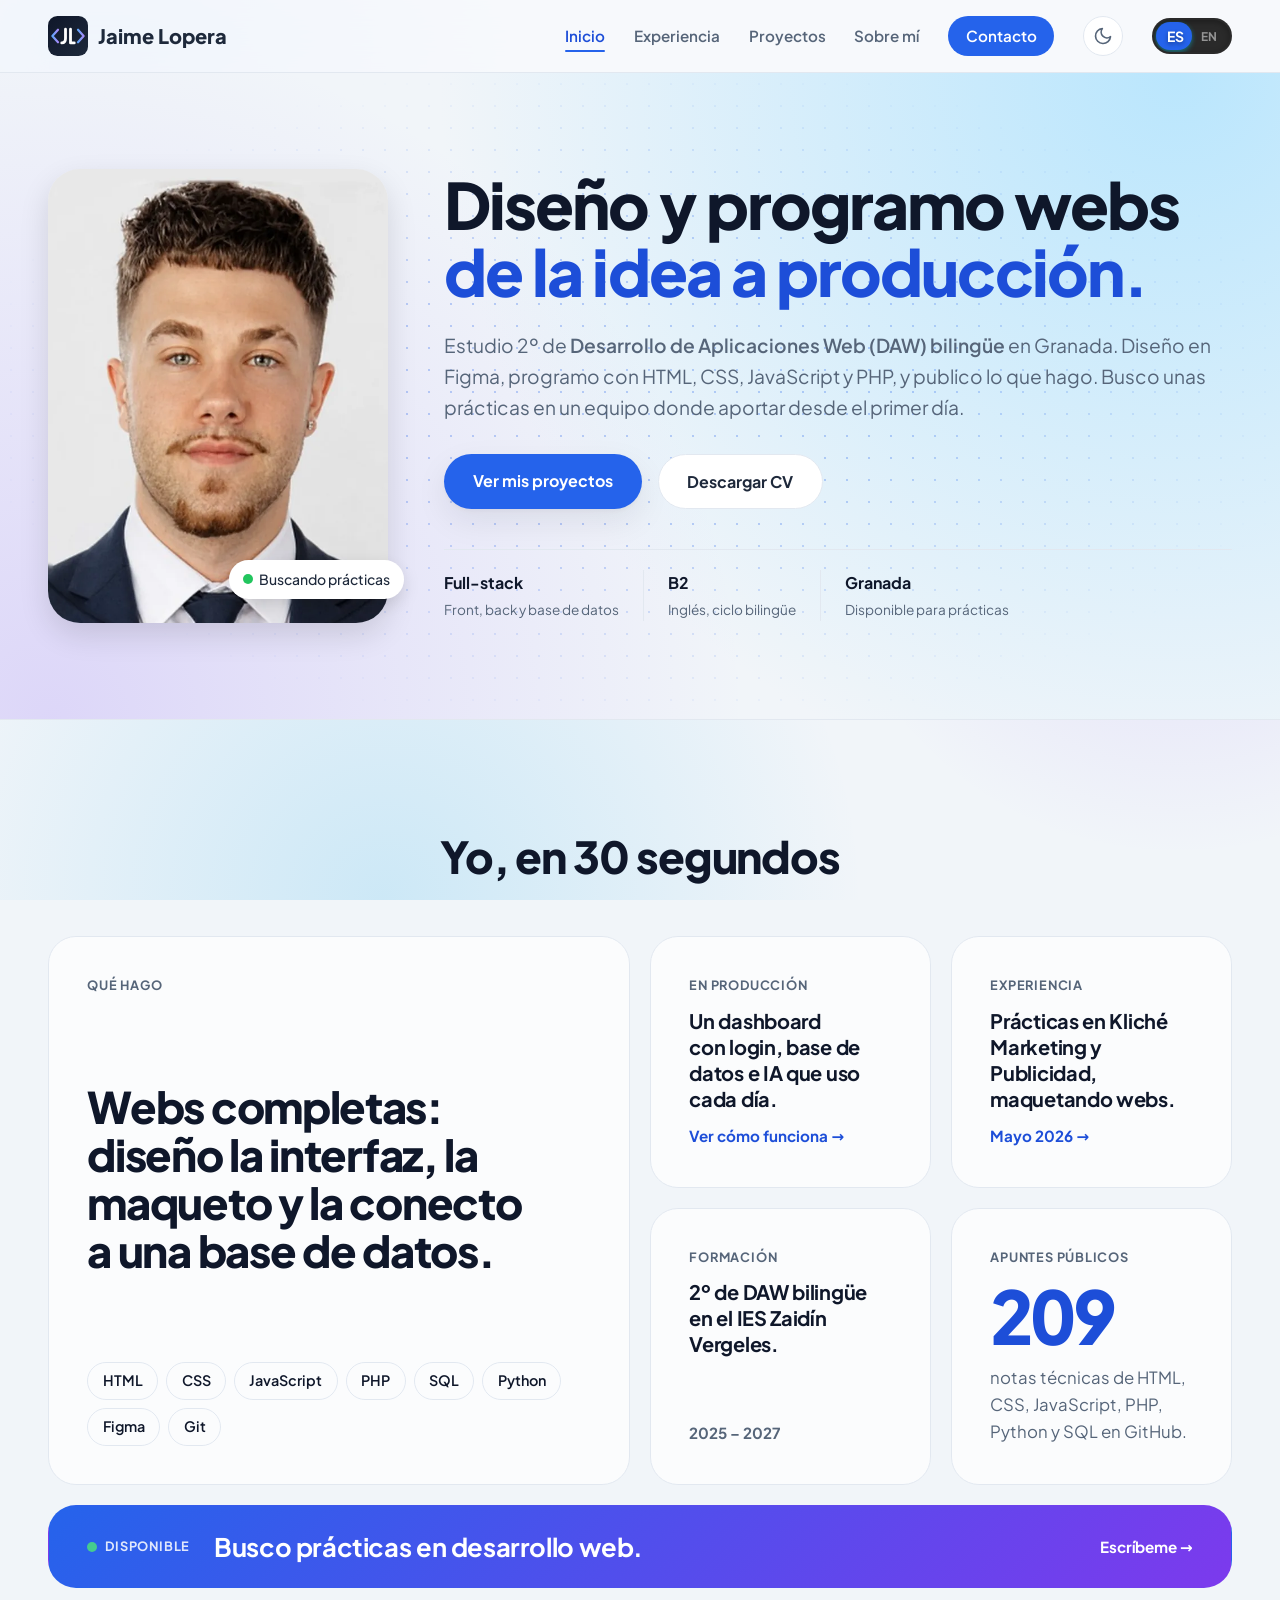
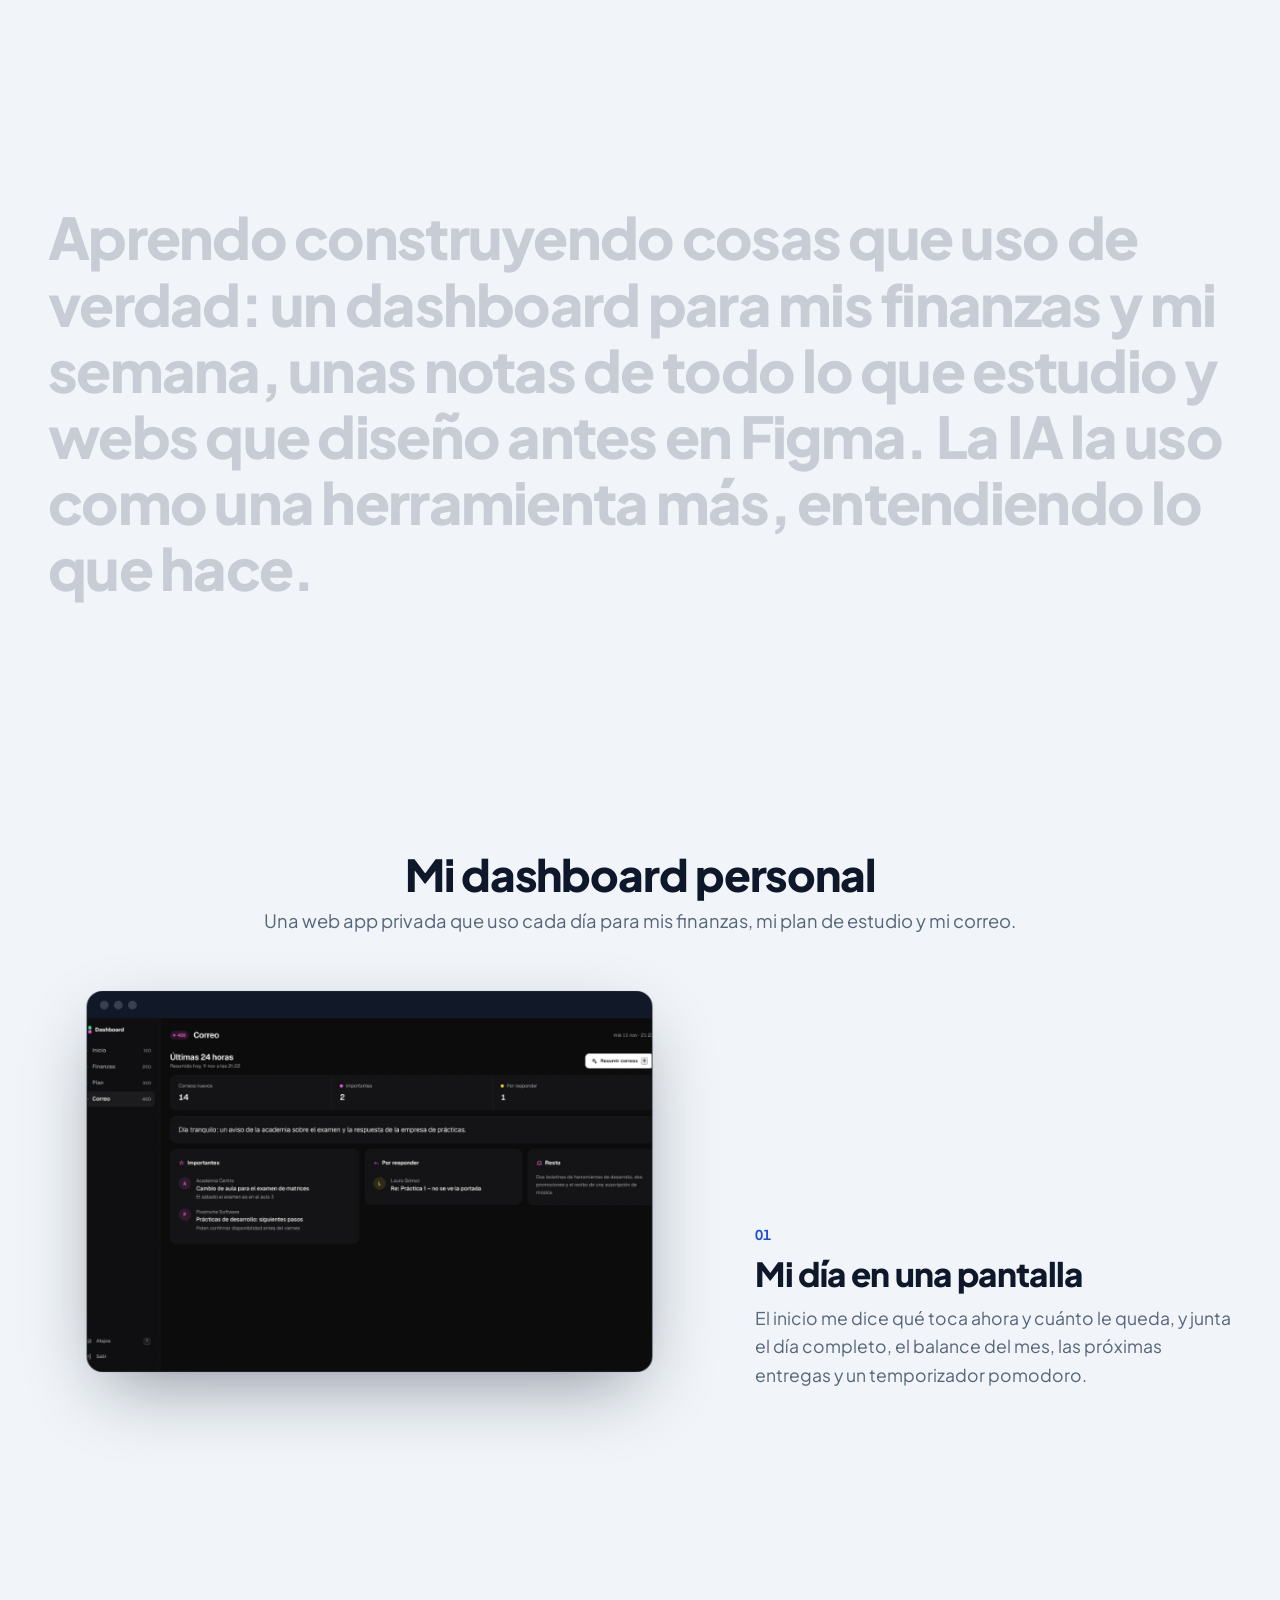
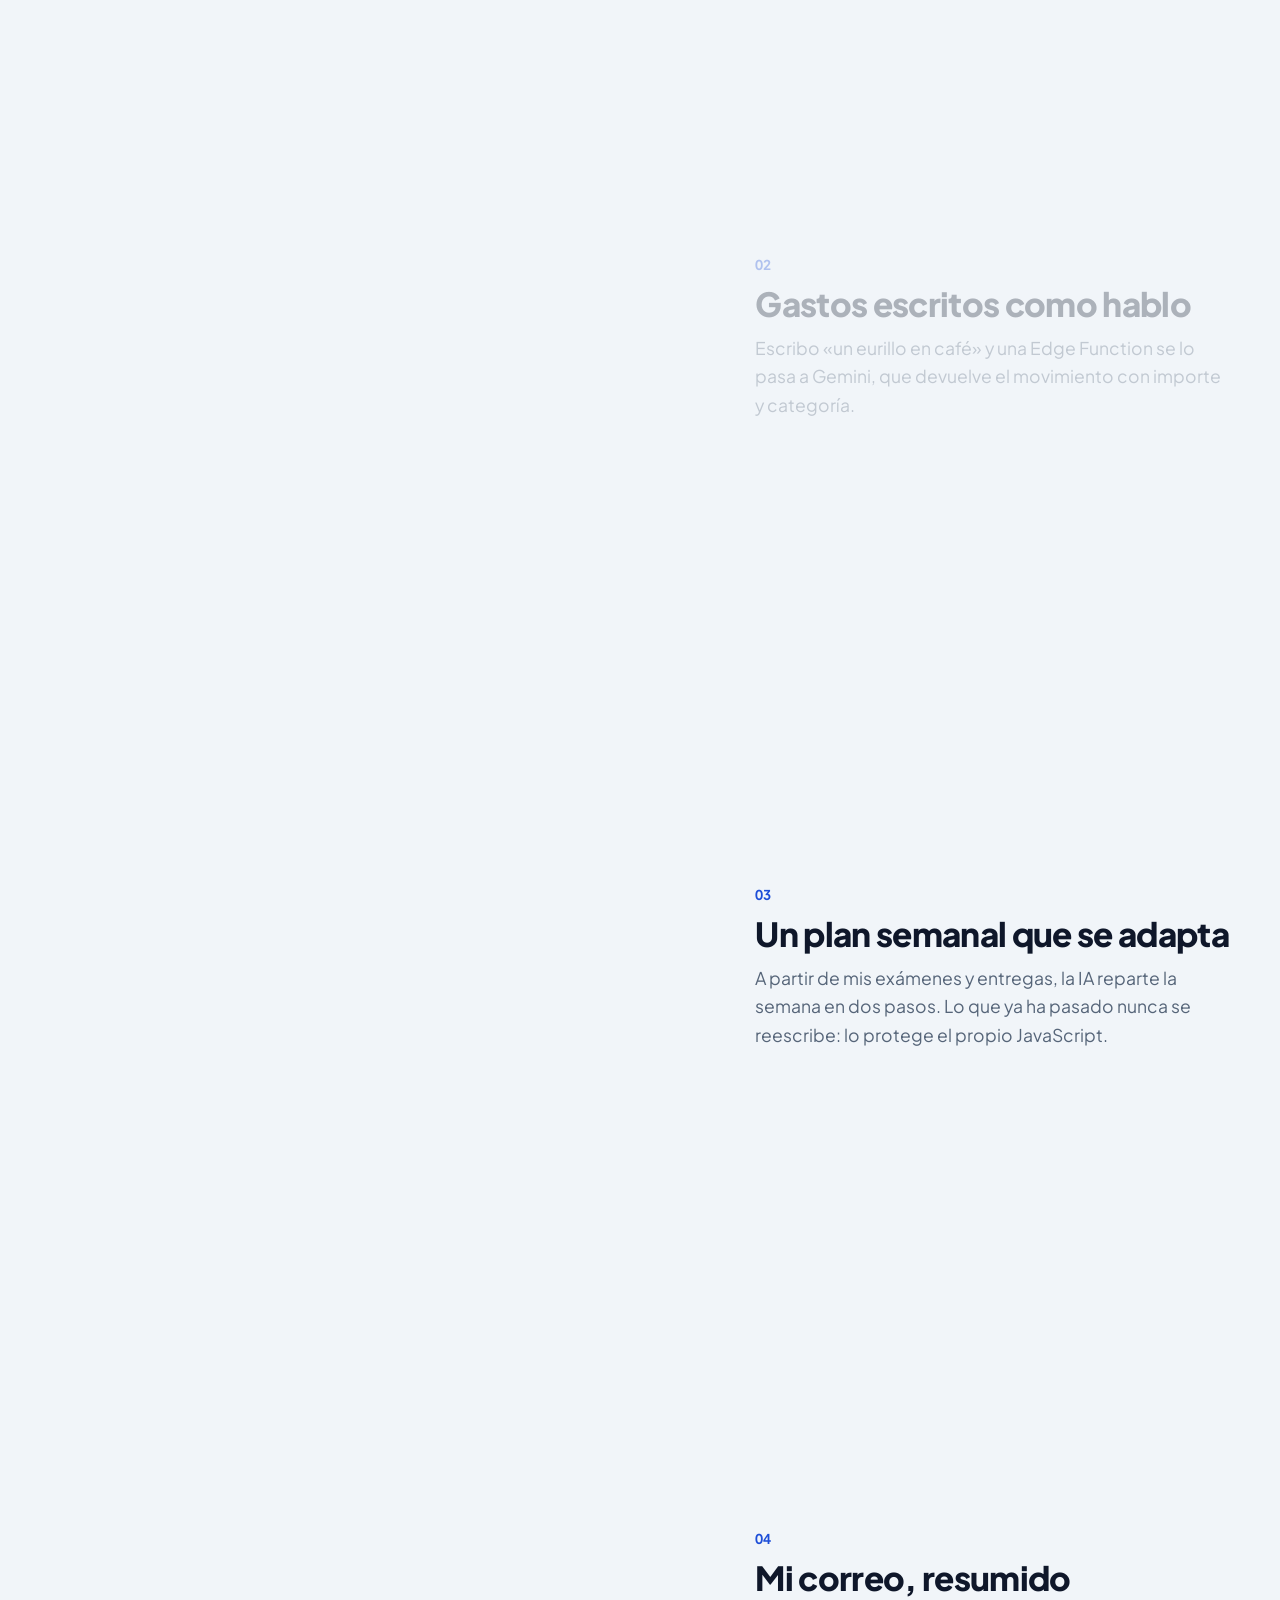
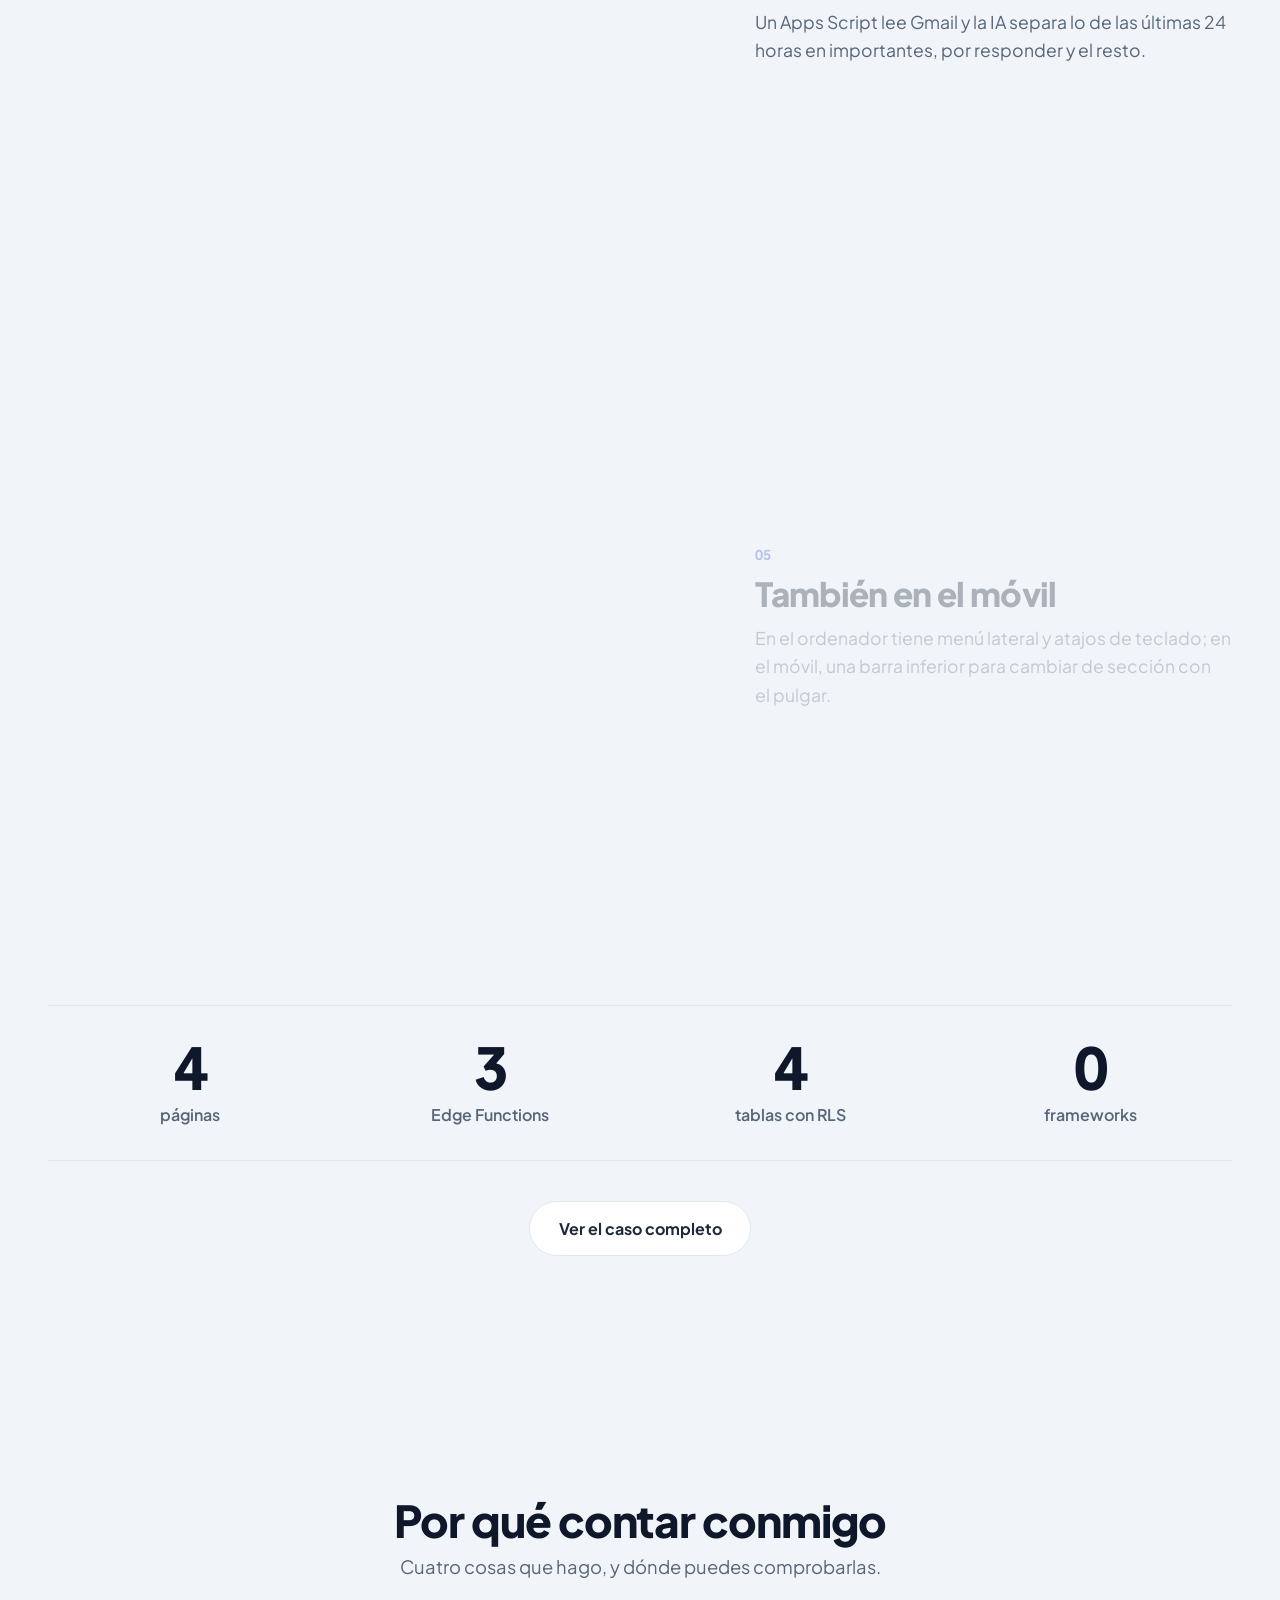
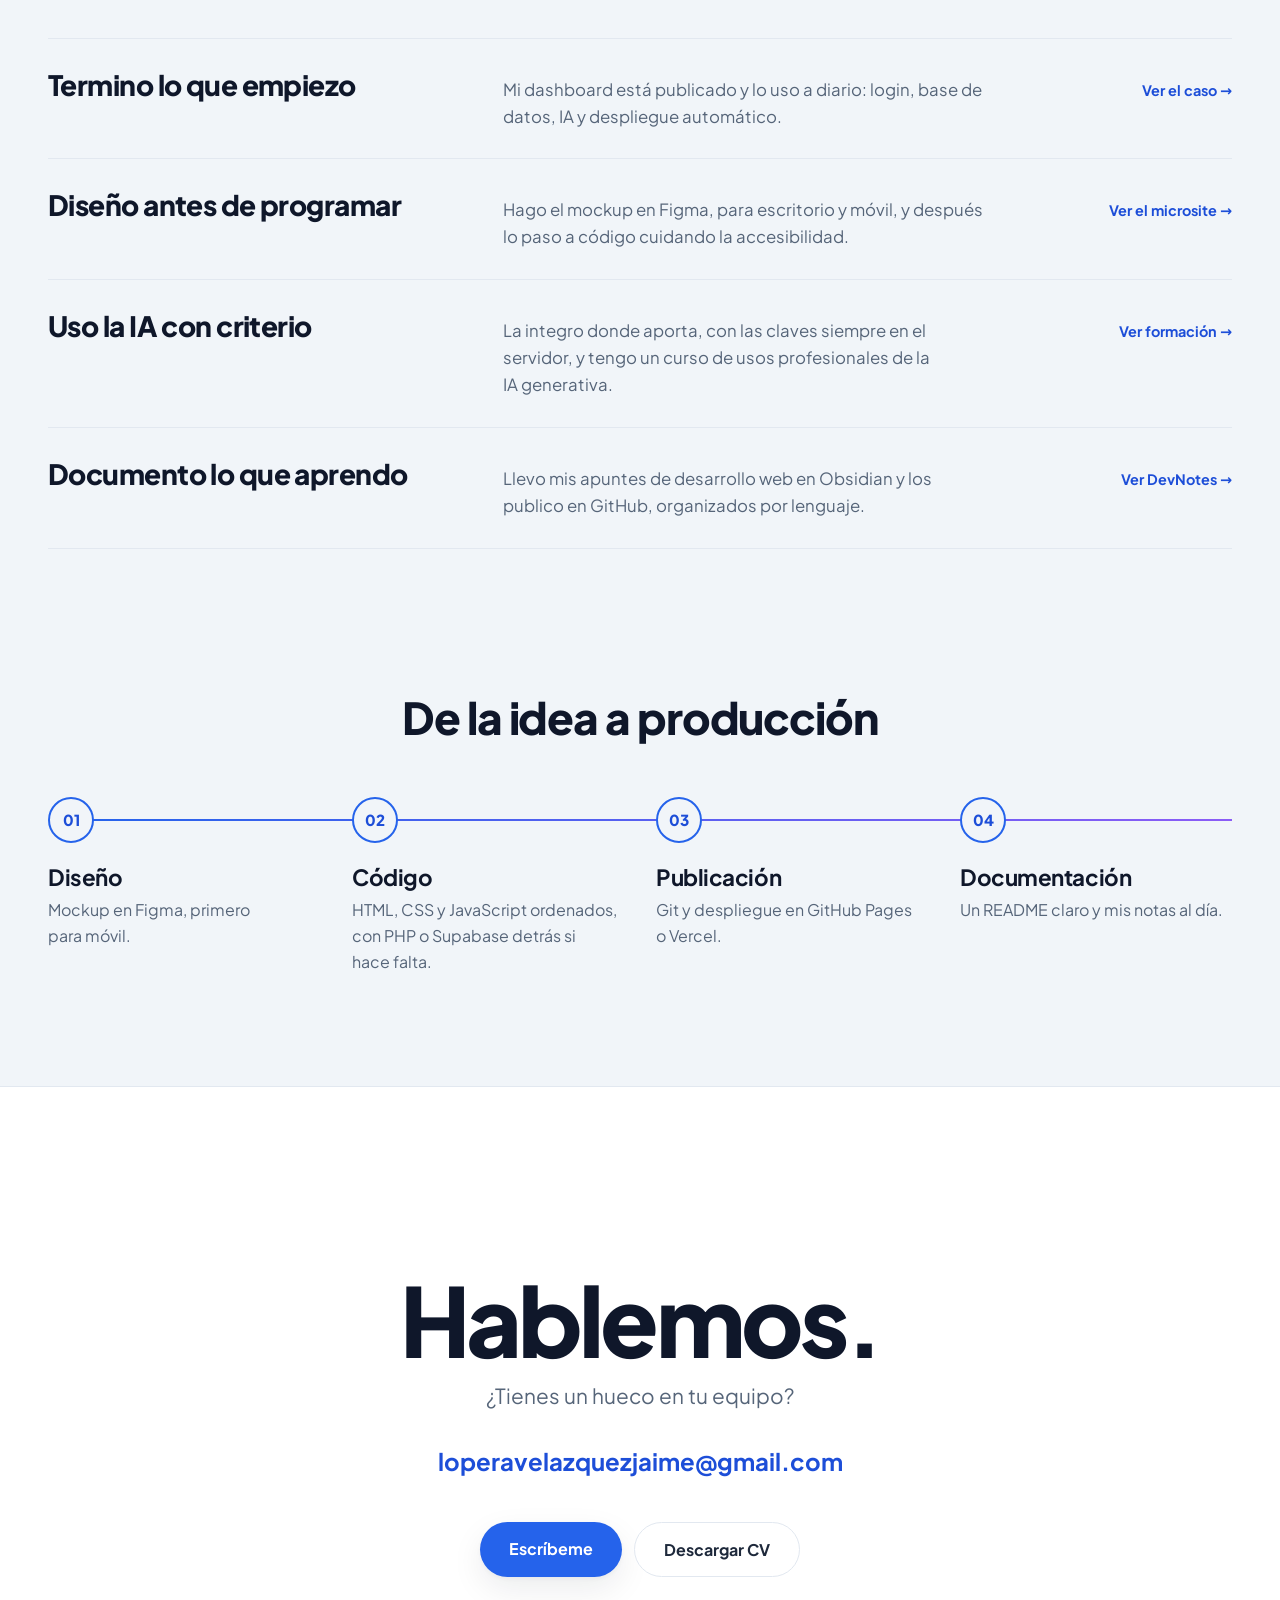
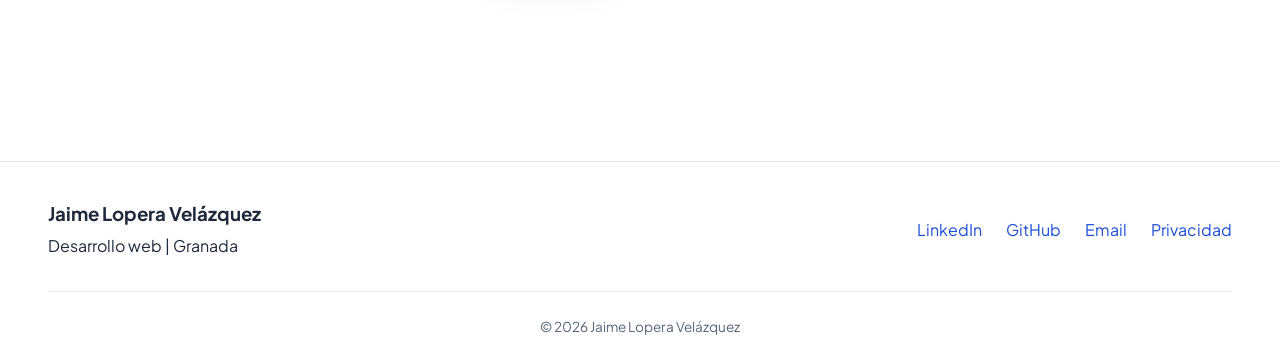
==== commit 8651d7a5: "Actualiza el número de notas de DevNotes (209 notas en 16 bloques)" ====
--- a/index.html
+++ b/index.html
@@ -149,8 +149,8 @@
 
                     <a class="tesela vistazo-tesela vistazo-enlace" href="https://github.com/JaimeLopera/DevNotes" target="_blank" rel="noopener noreferrer">
                         <span class="vistazo-etiqueta">Apuntes públicos</span>
-                        <span class="vistazo-numero" data-contar="86">86</span>
-                        <p class="vistazo-pequeno">notas técnicas de HTML, CSS, JavaScript, PHP y Docker en GitHub.</p>
+                        <span class="vistazo-numero" data-contar="209">209</span>
+                        <p class="vistazo-pequeno">notas técnicas de HTML, CSS, JavaScript, PHP, Python y SQL en GitHub.</p>
                     </a>
 
                     <a class="tesela vistazo-tesela vistazo-disponible" href="contacto.html">
